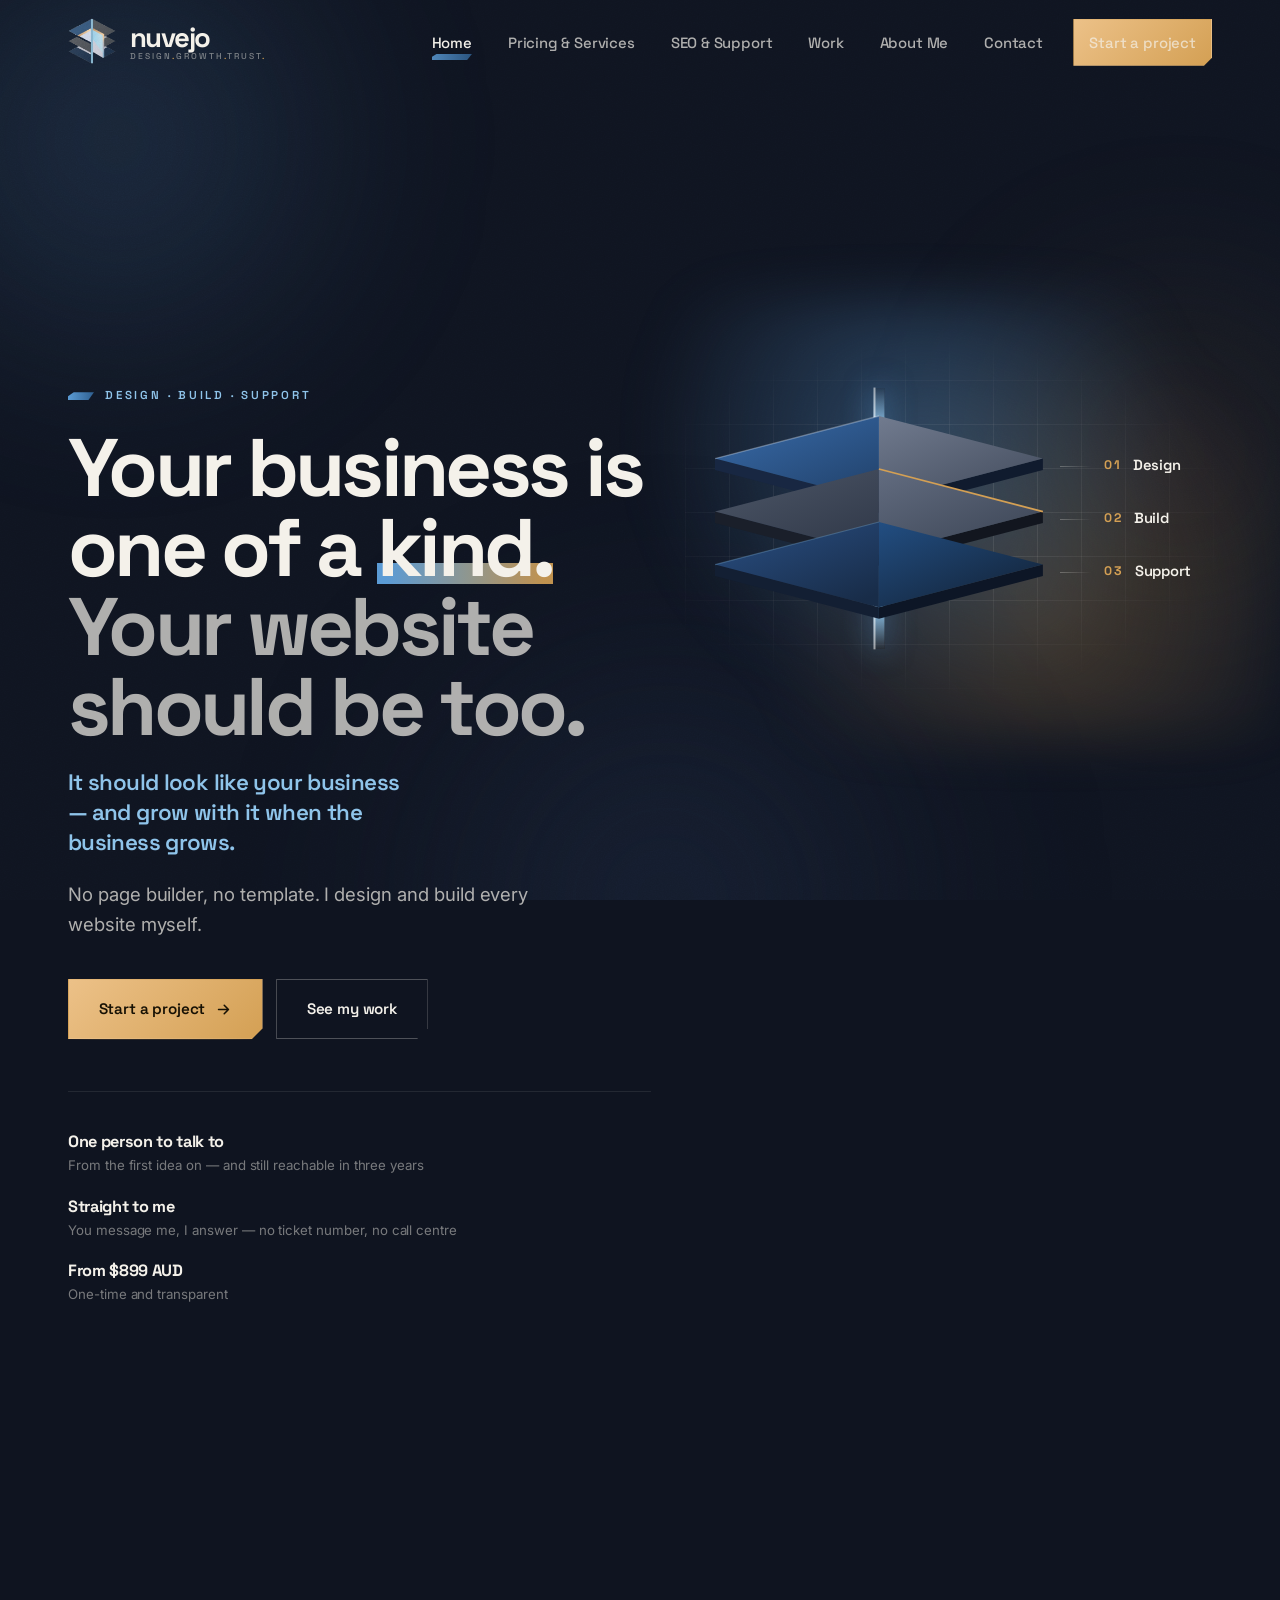
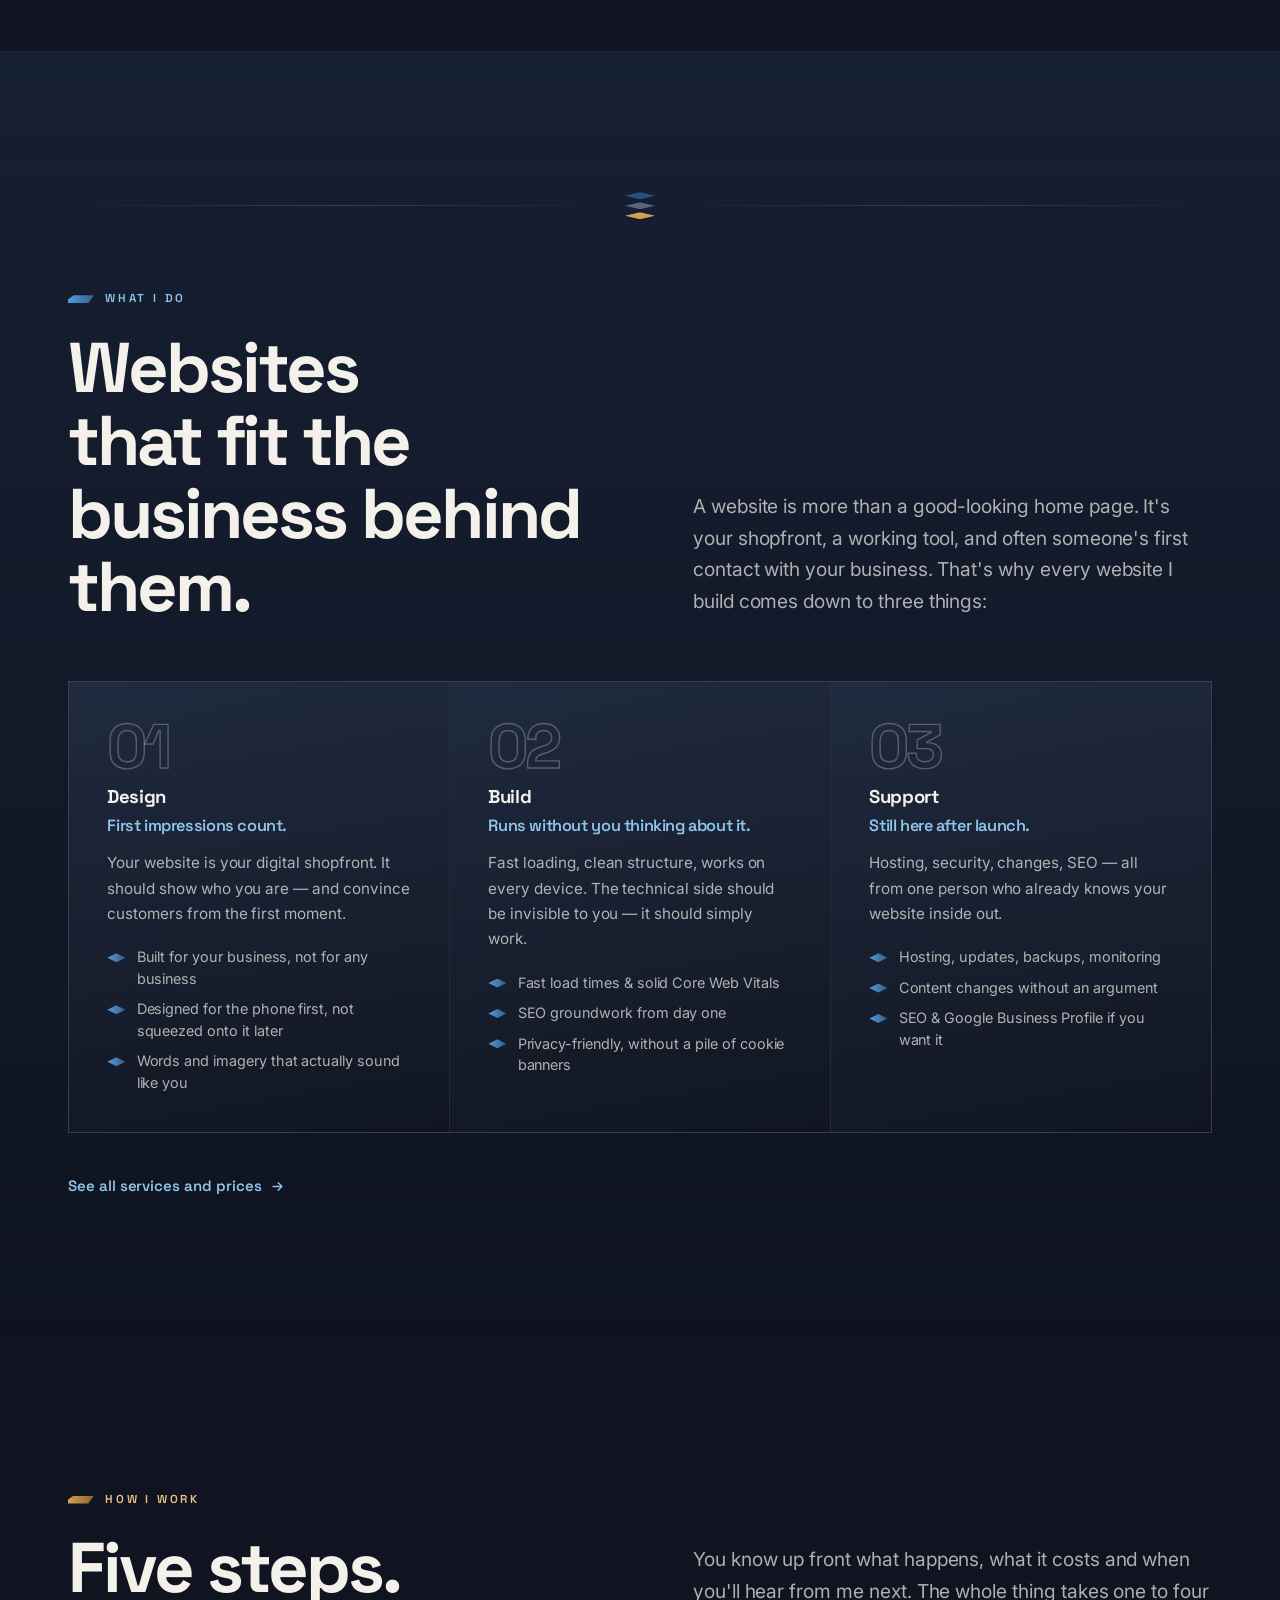
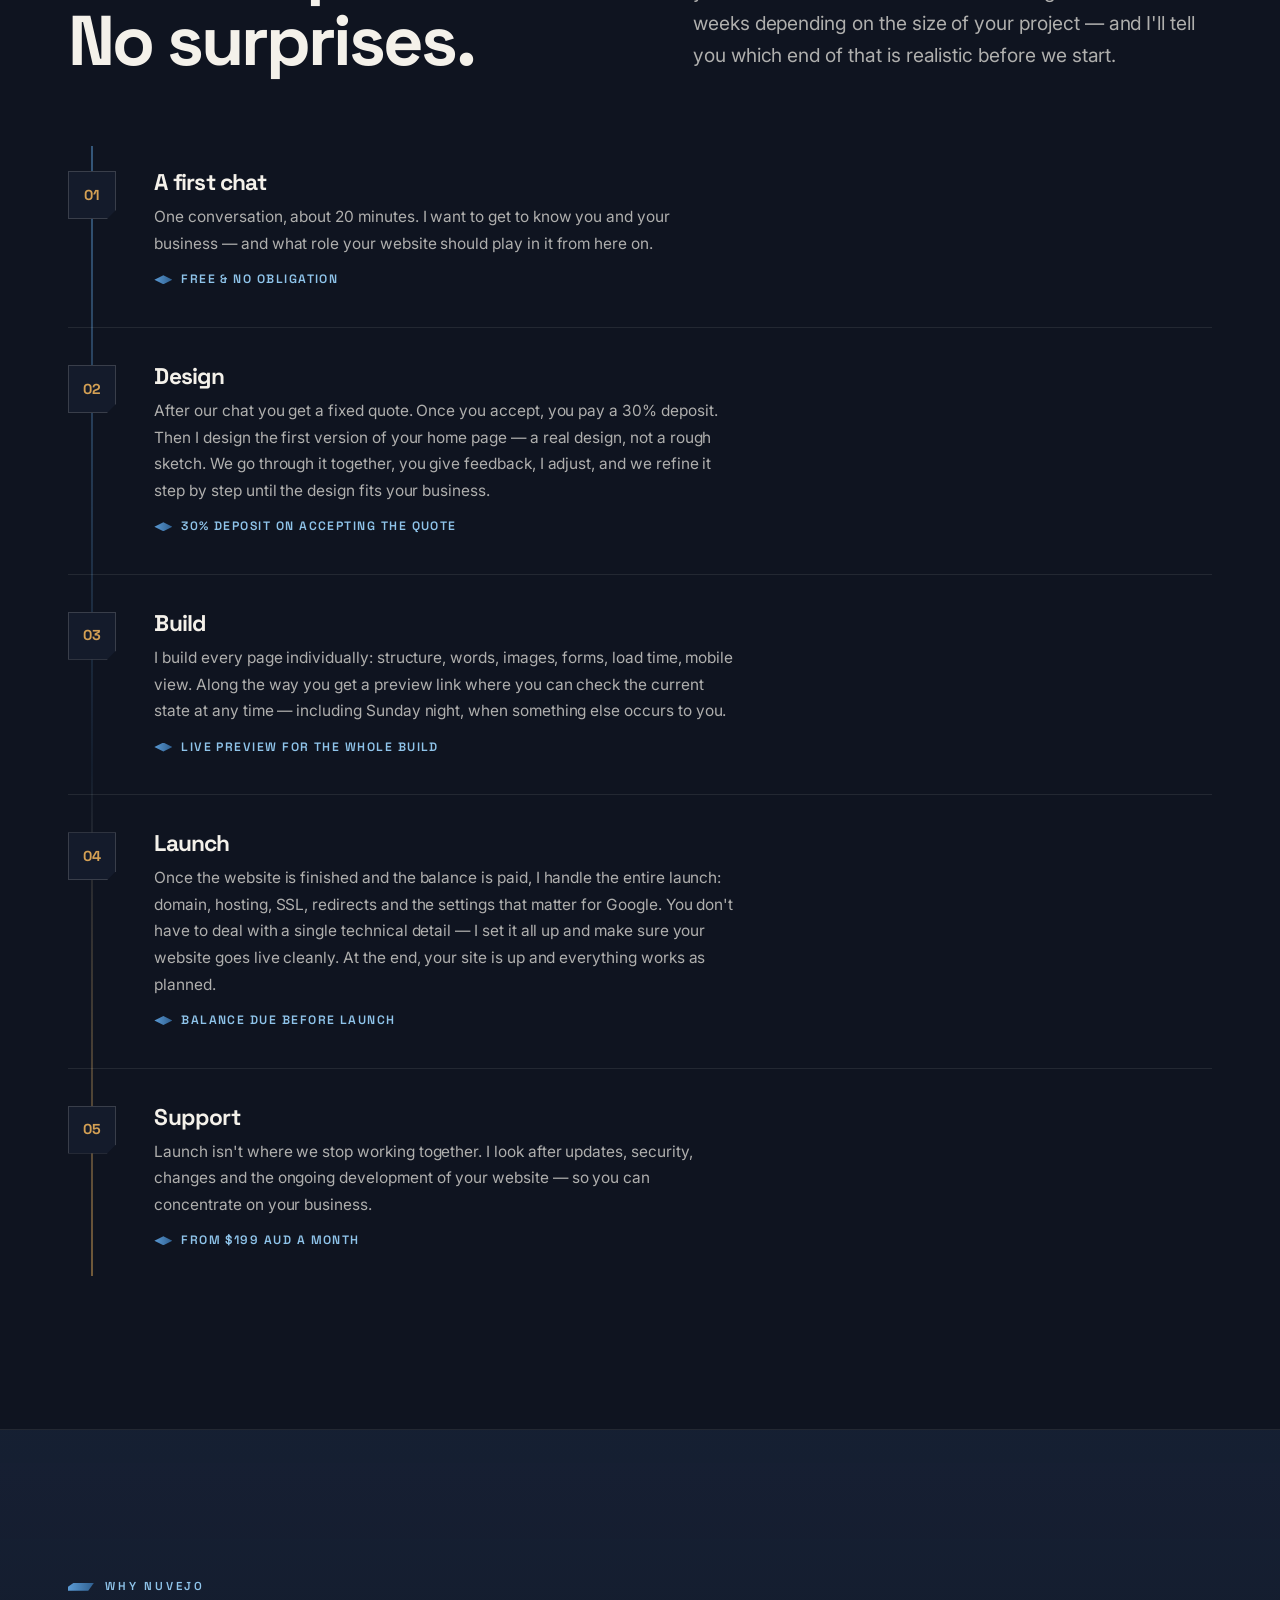
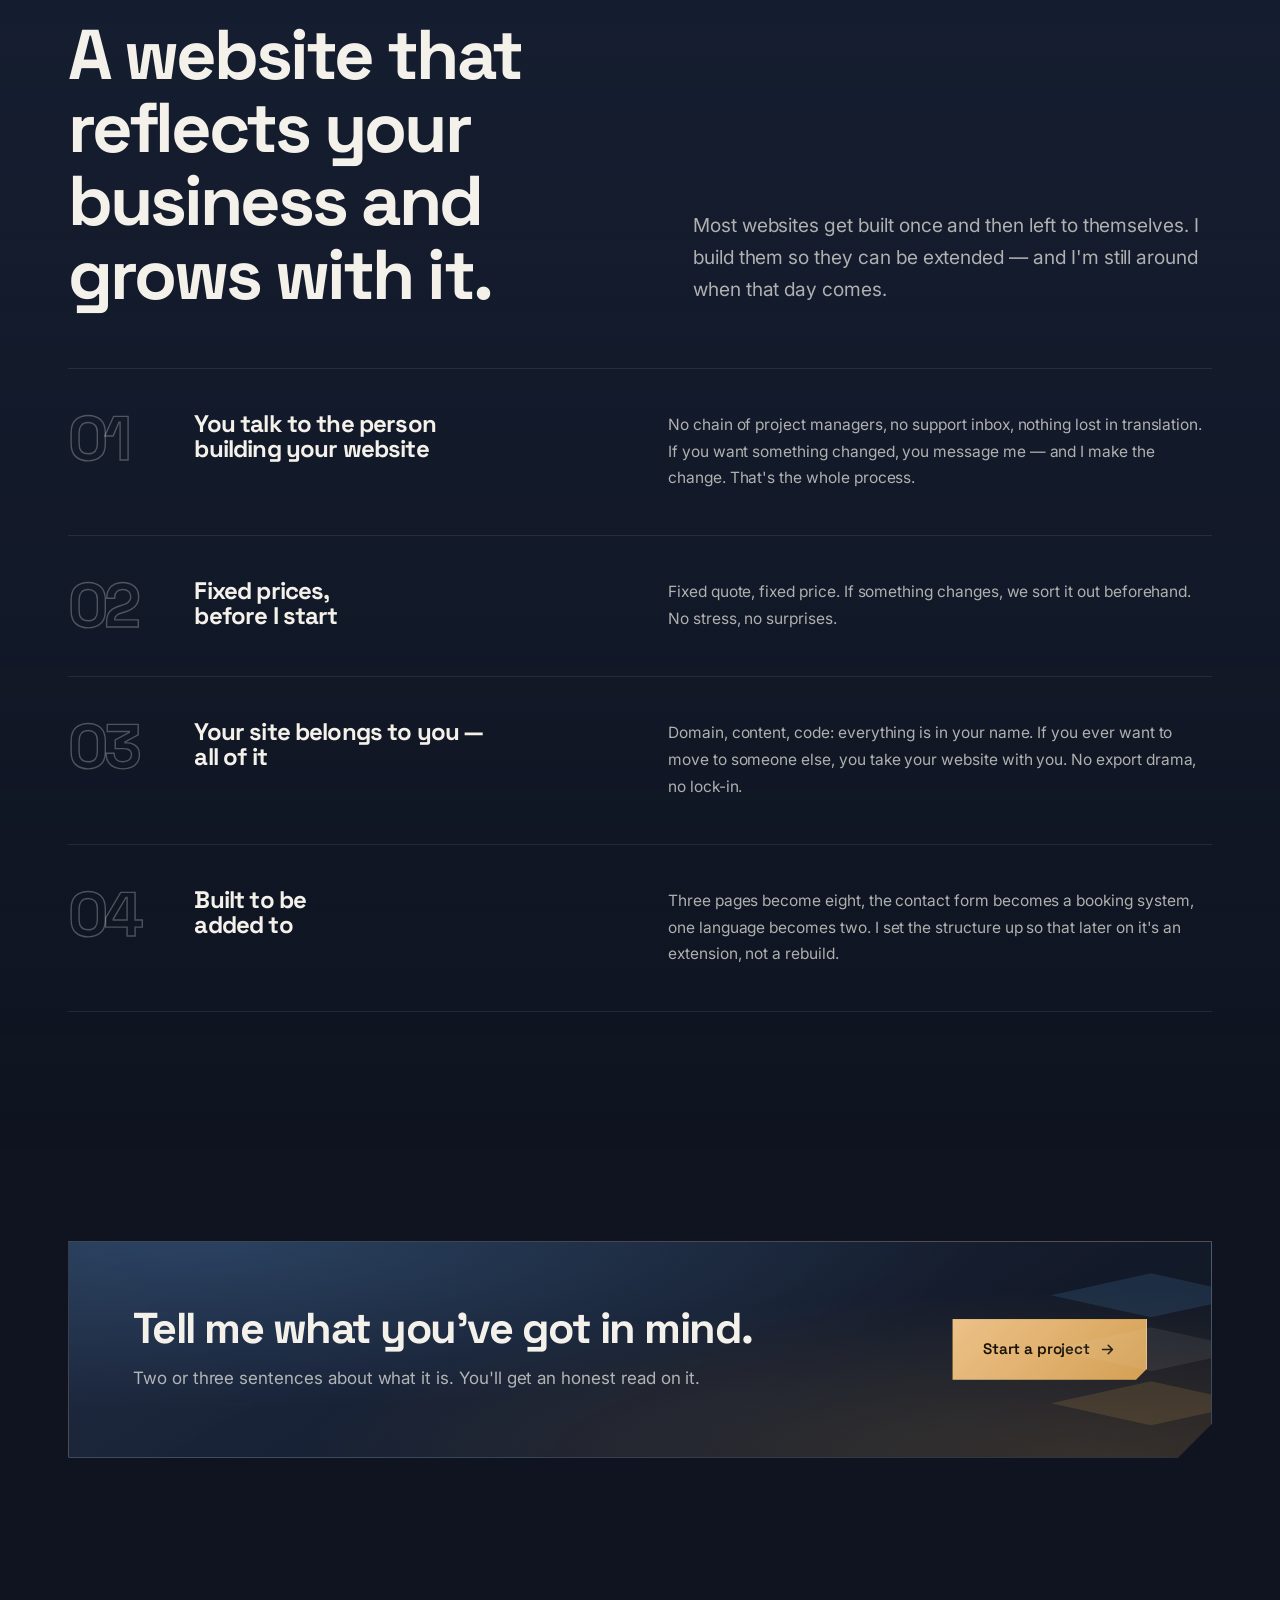
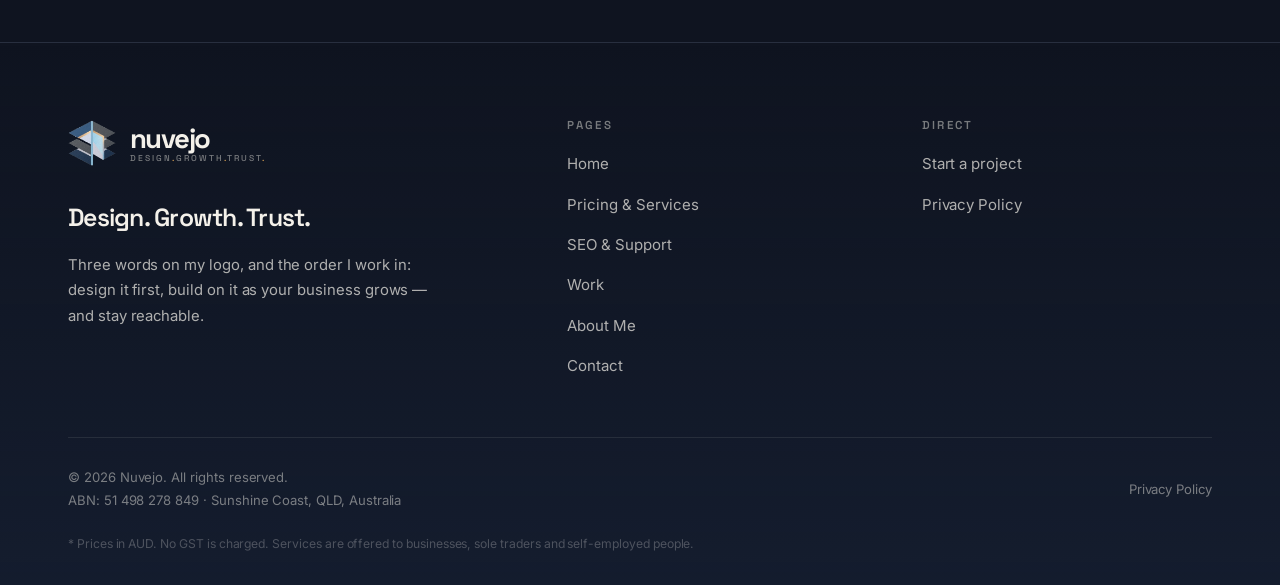
==== index.html @ 5a31d075 "Update pricing, partnerships, FAQ, contact email and Work section * Build packages: Starter $899, Bu" ====
<!DOCTYPE html>
<html lang="en-AU">
<head>
<meta charset="UTF-8" />
<meta name="viewport" content="width=device-width, initial-scale=1" />

<title>Nuvejo — Custom web design for businesses that want to stand out</title>
<meta name="description" content="No page builder, no template. I design and build every website personally — design, tech and ongoing support from one person. Websites from $899 AUD." />
<meta name="author" content="Marco Linciano" />
<meta name="robots" content="index, follow" />
<meta name="theme-color" content="#0f1420" />
<link rel="canonical" href="https://nuvejo.com.au/" />

<meta property="og:type" content="website" />
<meta property="og:locale" content="en_AU" />
<meta property="og:site_name" content="Nuvejo" />
<meta property="og:title" content="Nuvejo — Your business is one of a kind. Your website should be too." />
<meta property="og:description" content="No page builder, no template. I design and build every website personally — design, tech and support from one person." />
<meta property="og:url" content="https://nuvejo.com.au/" />
<meta name="twitter:card" content="summary_large_image" />

<link rel="icon" href="assets/img/favicon.svg" type="image/svg+xml" />
<link rel="preconnect" href="https://fonts.googleapis.com" />
<link rel="preconnect" href="https://fonts.gstatic.com" crossorigin />
<link href="https://fonts.googleapis.com/css2?family=Space+Grotesk:wght@400;500;600;700&family=Inter:wght@400;500;600&display=swap" rel="stylesheet" />
<link rel="stylesheet" href="assets/css/styles.css" />

<script type="application/ld+json">
{
  "@context": "https://schema.org",
  "@type": "ProfessionalService",
  "name": "Nuvejo",
  "description": "Custom web design, web development and ongoing website support. Every website is designed and built personally.",
  "url": "https://nuvejo.com.au/",
  "founder": { "@type": "Person", "name": "Marco Linciano" },
  "slogan": "Design. Growth. Trust.",
  "areaServed": "AU",
  "priceRange": "From $899 AUD",
  "knowsLanguage": ["en"],
  "makesOffer": [
    { "@type": "Offer", "name": "Website Starter", "price": "899", "priceCurrency": "AUD" },
    { "@type": "Offer", "name": "Website Business", "price": "1599", "priceCurrency": "AUD" },
    { "@type": "Offer", "name": "Website Premium", "price": "2299", "priceCurrency": "AUD" },
    { "@type": "Offer", "name": "Website Partnership", "price": "199", "priceCurrency": "AUD" },
    { "@type": "Offer", "name": "Website Partnership Growth", "price": "399", "priceCurrency": "AUD" }
  ]
}
</script>
<meta property="og:image" content="https://nuvejo.com.au/assets/img/og-image.png" />
<meta property="og:image:width" content="1200" />
<meta property="og:image:height" content="630" />
<meta property="og:image:alt" content="Nuvejo — Design. Growth. Trust. Custom websites built by hand for your business." />
<meta name="twitter:image" content="https://nuvejo.com.au/assets/img/og-image.png" />
<script type="application/ld+json">
{
  "@context": "https://schema.org",
  "@type": "Organization",
  "name": "Nuvejo",
  "url": "https://nuvejo.com.au",
  "logo": "https://nuvejo.com.au/assets/img/nuvejo-mark.png",
  "description": "Custom web design and development. No templates, hand-built for your business.",
  "address": {
    "@type": "PostalAddress",
    "addressLocality": "Sunshine Coast",
    "addressRegion": "QLD",
    "addressCountry": "AU"
  },
  "areaServed": [
    "AU"
  ]
}
</script>
<script type="application/ld+json">
{
  "@context": "https://schema.org",
  "@type": "LocalBusiness",
  "name": "Nuvejo",
  "image": "https://nuvejo.com.au/assets/img/nuvejo-mark.png",
  "description": "Web design & development services in Australia",
  "address": {
    "@type": "PostalAddress",
    "addressLocality": "Sunshine Coast",
    "addressRegion": "QLD",
    "addressCountry": "AU"
  },
  "areaServed": "AU",
  "url": "https://nuvejo.com.au",
  "contactPoint": {
    "@type": "ContactPoint",
    "contactType": "Customer Service",
    "url": "https://nuvejo.com.au/contact"
  }
}
</script>
</head>

<body>
<a class="skip" href="#main">Skip to content</a>

<!-- ==========================================================
     Gradient defs shared by the hero's three stack__plate SVGs below
     (each plate references these by id rather than repeating them).
     ========================================================== -->
<svg style="position:absolute;width:0;height:0;overflow:hidden" aria-hidden="true" focusable="false">
  <defs>
    <linearGradient id="mkA1" x1="0" y1="0" x2=".8" y2="1">
      <stop offset="0" stop-color="#396cab" /><stop offset="1" stop-color="#22436d" />
    </linearGradient>
    <linearGradient id="mkB1" x1="0" y1="0" x2=".8" y2="1">
      <stop offset="0" stop-color="#717b8f" /><stop offset="1" stop-color="#454e5f" />
    </linearGradient>
    <linearGradient id="mkA2" x1="0" y1="0" x2=".8" y2="1">
      <stop offset="0" stop-color="#4d5768" /><stop offset="1" stop-color="#313949" />
    </linearGradient>
    <linearGradient id="mkB2" x1="0" y1="0" x2=".8" y2="1">
      <stop offset="0" stop-color="#626c80" /><stop offset="1" stop-color="#3c4555" />
    </linearGradient>
    <linearGradient id="mkA3" x1="0" y1="0" x2=".8" y2="1">
      <stop offset="0" stop-color="#2a5085" /><stop offset="1" stop-color="#182c48" />
    </linearGradient>
    <linearGradient id="mkB3" x1="0" y1="0" x2=".8" y2="1">
      <stop offset="0" stop-color="#224e82" /><stop offset="1" stop-color="#132338" />
    </linearGradient>
  </defs>
</svg>

<div class="aura" aria-hidden="true"><span></span><span></span><span></span></div>
<div class="grain" aria-hidden="true"></div>
<div class="nav-veil" aria-hidden="true"></div>

<!-- ============ MASTHEAD ============ -->
<header class="masthead">
  <div class="shell masthead__in">
    <a class="brand" href="/" aria-label="Nuvejo — home">
      <span class="brand__mark"><img src="assets/img/nuvejo-mark.png" alt="Nuvejo" /></span>
      <span class="brand__type">
        <span class="brand__name">nuvejo</span>
        <span class="brand__tag">Design<i>.</i>Growth<i>.</i>Trust<i>.</i></span>
      </span>
    </a>

    <button class="burger" aria-label="Open menu" aria-expanded="false" aria-controls="mainnav">
      <i></i><i></i><i></i>
    </button>

    <nav class="mainnav" id="mainnav" aria-label="Main navigation">
      <a href="/" aria-current="page">Home</a>
      <a href="pricing-services">Pricing &amp; Services</a>
      <a href="seo-support">SEO &amp; Support</a>
      <a href="work">Work</a>
      <a href="about">About Me</a>
      <a href="contact">Contact</a>
      <a href="contact" class="btn btn--gold btn--sm">Start a project</a>
    </nav>
  </div>
</header>

<main id="main">

  <!-- ============ HERO ============ -->
  <section class="hero">
    <div class="shell hero__grid">

      <div class="hero__copy">
        <p class="eyebrow rv">Design · Build · Support</p>

        <h1 class="hero__title rv">
          Your business is<br />one of a <span class="beamed">kind.</span>
          <span class="l2">Your website should be too.</span>
        </h1>

        <p class="hero__say rv">
          It should look like your business — and grow with it when the
          business grows.
        </p>

        <p class="hero__sub rv">
          No page builder, no template. I design and build every website
          myself.
        </p>

        <div class="btn-row rv">
          <a href="contact" class="btn btn--gold">
            Start a project
            <svg class="btn__ico" viewBox="0 0 24 24" fill="none" stroke="currentColor" stroke-width="2.2" stroke-linecap="round" stroke-linejoin="round" aria-hidden="true"><path d="M5 12h14M13 6l6 6-6 6" /></svg>
          </a>
          <a href="work" class="btn btn--line">See my work</a>
        </div>

        <dl class="hero__proof rv">
          <div>
            <dt>One person to talk to</dt>
            <dd>From the first idea on — and still reachable in three years</dd>
          </div>
          <div>
            <dt>Straight to me</dt>
            <dd>You message me, I answer — no ticket number, no call centre</dd>
          </div>
          <div>
            <dt>From $899 AUD</dt>
            <dd>One-time and transparent</dd>
          </div>
        </dl>
      </div>

      <!-- The signature graphic: three slabs, one beam of light.
           .stage is the scroll track (it stretches to the height of the copy
           column beside it); .stage__pin holds still inside that track while
           the copy scrolls past, and the slabs pull apart in step with how
           far through the pinned range we are. Driven from main.js via --fan;
           --d is each slab's pointer-parallax depth. -->
      <div class="stage" aria-hidden="true">
        <div class="stage__pin">
          <span class="stage__glow"></span>
          <span class="stage__grid"></span>

          <div class="stack">
            <span class="stack__beam"></span>

            <div class="stack__layer" style="--i:0; --d:1">
              <div class="stack__float">
                <svg class="stack__plate" viewBox="0 0 400 122">
                  <path d="M0 52 200 104 200 118 0 66Z" fill="#182742" />
                  <path d="M200 104 400 52 400 66 200 118Z" fill="#101b2e" />
                  <path d="M0 52 200 0 200 104Z" fill="url(#mkA1)" />
                  <path d="M200 0 400 52 200 104Z" fill="url(#mkB1)" />
                  <path d="M0 52 200 0" stroke="rgba(255,255,255,.30)" stroke-width="1.6" fill="none" />
                </svg>
              </div>
              <span class="stack__tag"><b>01</b><em>Design</em></span>
            </div>

            <div class="stack__layer" style="--i:1; --d:.62">
              <div class="stack__float">
                <svg class="stack__plate" viewBox="0 0 400 122">
                  <path d="M0 52 200 104 200 118 0 66Z" fill="#1a1f2a" />
                  <path d="M200 104 400 52 400 66 200 118Z" fill="#12161f" />
                  <path d="M0 52 200 0 200 104Z" fill="url(#mkA2)" />
                  <path d="M200 0 400 52 200 104Z" fill="url(#mkB2)" />
                  <path d="M200 0 400 52" stroke="#d4a054" stroke-width="2.2" fill="none" />
                </svg>
              </div>
              <span class="stack__tag"><b>02</b><em>Build</em></span>
            </div>

            <div class="stack__layer" style="--i:2; --d:.3">
              <div class="stack__float">
                <svg class="stack__plate" viewBox="0 0 400 122">
                  <path d="M0 52 200 104 200 118 0 66Z" fill="#131f33" />
                  <path d="M200 104 400 52 400 66 200 118Z" fill="#0d1626" />
                  <path d="M0 52 200 0 200 104Z" fill="url(#mkA3)" />
                  <path d="M200 0 400 52 200 104Z" fill="url(#mkB3)" />
                  <path d="M0 52 200 0" stroke="rgba(143,196,234,.28)" stroke-width="1.4" fill="none" />
                </svg>
              </div>
              <span class="stack__tag"><b>03</b><em>Support</em></span>
            </div>
          </div>
        </div>
      </div>

    </div>
  </section>

  <!-- ============ SERVICES OVERVIEW ============ -->
  <section class="band band--raise" aria-labelledby="what-title">
    <div class="shell">
      <div class="seam rv" aria-hidden="true">
        <span class="seam__stack"><i></i><i></i><i></i></span>
      </div>

      <div class="head head--split" style="margin-top: clamp(2.5rem, 5vw, 4rem)">
        <div class="rv">
          <p class="eyebrow">What I do</p>
          <h2 class="h-1" id="what-title">Websites that fit the<br />business behind them.</h2>
        </div>
        <p class="lede head__aside rv">
          A website is more than a good-looking home page. It's your shopfront,
          a working tool, and often someone's first contact with your business.
          That's why every website I build comes down to three things:
        </p>
      </div>

      <div class="cards" style="margin-top: clamp(2.5rem, 5vw, 3.5rem)">
        <article class="card rv">
          <span class="index">01</span>
          <h3>Design</h3>
          <p class="card__say">First impressions count.</p>
          <p>
            Your website is your digital shopfront. It should show who you are
            — and convince customers from the first moment.
          </p>
          <ul class="card__list">
            <li><span class="plate-dot"></span>Built for your business, not for any business</li>
            <li><span class="plate-dot"></span>Designed for the phone first, not squeezed onto it later</li>
            <li><span class="plate-dot"></span>Words and imagery that actually sound like you</li>
          </ul>
        </article>

        <article class="card rv">
          <span class="index">02</span>
          <h3>Build</h3>
          <p class="card__say">Runs without you thinking about it.</p>
          <p>
            Fast loading, clean structure, works on every device. The technical
            side should be invisible to you — it should simply work.
          </p>
          <ul class="card__list">
            <li><span class="plate-dot"></span>Fast load times &amp; solid Core Web Vitals</li>
            <li><span class="plate-dot"></span>SEO groundwork from day one</li>
            <li><span class="plate-dot"></span>Privacy-friendly, without a pile of cookie banners</li>
          </ul>
        </article>

        <article class="card rv">
          <span class="index">03</span>
          <h3>Support</h3>
          <p class="card__say">Still here after launch.</p>
          <p>
            Hosting, security, changes, SEO — all from one person who already
            knows your website inside out.
          </p>
          <ul class="card__list">
            <li><span class="plate-dot"></span>Hosting, updates, backups, monitoring</li>
            <li><span class="plate-dot"></span>Content changes without an argument</li>
            <li><span class="plate-dot"></span>SEO &amp; Google Business Profile if you want it</li>
          </ul>
        </article>
      </div>

      <div class="btn-row rv" style="margin-top: 2.5rem">
        <a href="pricing-services" class="tlink">
          See all services and prices
          <svg viewBox="0 0 24 24" fill="none" stroke="currentColor" stroke-width="2.2" stroke-linecap="round" stroke-linejoin="round" aria-hidden="true"><path d="M5 12h14M13 6l6 6-6 6" /></svg>
        </a>
      </div>
    </div>
  </section>

  <!-- ============ HOW I WORK ============ -->
  <section class="band" aria-labelledby="process-title">
    <div class="shell">
      <div class="head head--split">
        <div class="rv">
          <p class="eyebrow eyebrow--gold">How I work</p>
          <h2 class="h-1" id="process-title">Five steps.<br />No surprises.</h2>
        </div>
        <p class="lede head__aside rv">
          You know up front what happens, what it costs and when you'll hear
          from me next. The whole thing takes one to four weeks depending on
          the size of your project — and I'll tell you which end of that is
          realistic before we start.
        </p>
      </div>

      <ol class="flow" style="margin-top: clamp(2.5rem, 5vw, 3.5rem)">
        <li class="step rv">
          <span class="step__mark">01</span>
          <div class="step__body">
            <h3>A first chat</h3>
            <p>
              One conversation, about 20 minutes. I want to get to know you and
              your business — and what role your website should play in it from
              here on.
            </p>
            <span class="step__meta"><span class="plate-dot"></span>Free &amp; no obligation</span>
          </div>
        </li>

        <li class="step rv">
          <span class="step__mark">02</span>
          <div class="step__body">
            <h3>Design</h3>
            <p>
              After our chat you get a fixed quote. Once you accept, you pay a
              30% deposit. Then I design the first version of your home page —
              a real design, not a rough sketch. We go through it together, you
              give feedback, I adjust, and we refine it step by step until the
              design fits your business.
            </p>
            <span class="step__meta"><span class="plate-dot"></span>30% deposit on accepting the quote</span>
          </div>
        </li>

        <li class="step rv">
          <span class="step__mark">03</span>
          <div class="step__body">
            <h3>Build</h3>
            <p>
              I build every page individually: structure, words, images, forms,
              load time, mobile view. Along the way you get a preview link where
              you can check the current state at any time — including Sunday
              night, when something else occurs to you.
            </p>
            <span class="step__meta"><span class="plate-dot"></span>Live preview for the whole build</span>
          </div>
        </li>

        <li class="step rv">
          <span class="step__mark">04</span>
          <div class="step__body">
            <h3>Launch</h3>
            <p>
              Once the website is finished and the balance is paid, I handle the
              entire launch: domain, hosting, SSL, redirects and the settings
              that matter for Google. You don't have to deal with a single
              technical detail — I set it all up and make sure your website goes
              live cleanly. At the end, your site is up and everything works as
              planned.
            </p>
            <span class="step__meta"><span class="plate-dot"></span>Balance due before launch</span>
          </div>
        </li>

        <li class="step rv">
          <span class="step__mark">05</span>
          <div class="step__body">
            <h3>Support</h3>
            <p>
              Launch isn't where we stop working together. I look after updates,
              security, changes and the ongoing development of your website — so
              you can concentrate on your business.
            </p>
            <span class="step__meta"><span class="plate-dot"></span>From $199 AUD a month</span>
          </div>
        </li>
      </ol>
    </div>
  </section>

  <!-- ============ WHY / TRUST ============ -->
  <section class="band band--raise" aria-labelledby="why-title">
    <div class="shell">
      <div class="head head--split">
        <div class="rv">
          <p class="eyebrow">Why Nuvejo</p>
          <h2 class="h-1" id="why-title">A website that reflects your<br />business and grows with it.</h2>
        </div>
        <p class="lede head__aside rv">
          Most websites get built once and then left to themselves. I build
          them so they can be extended — and I'm still around when that day
          comes.
        </p>
      </div>

      <div class="rows" style="margin-top: clamp(2.5rem, 5vw, 3.5rem)">
        <article class="row rv">
          <span class="index">01</span>
          <h3>You talk to the person<br />building your website</h3>
          <p>
            No chain of project managers, no support inbox, nothing lost in
            translation. If you want something changed, you message me — and I
            make the change. That's the whole process.
          </p>
        </article>

        <article class="row rv">
          <span class="index">02</span>
          <h3>Fixed prices,<br />before I start</h3>
          <p>
            Fixed quote, fixed price. If something changes, we sort it out
            beforehand. No stress, no surprises.
          </p>
        </article>

        <article class="row rv">
          <span class="index">03</span>
          <h3>Your site belongs to you —<br />all of it</h3>
          <p>
            Domain, content, code: everything is in your name. If you ever want
            to move to someone else, you take your website with you. No export
            drama, no lock-in.
          </p>
        </article>

        <article class="row rv">
          <span class="index">04</span>
          <h3>Built to be<br />added to</h3>
          <p>
            Three pages become eight, the contact form becomes a booking
            system, one language becomes two. I set the structure up so that
            later on it's an extension, not a rebuild.
          </p>
        </article>
      </div>
    </div>
  </section>

  <!-- ============ CTA ============ -->
  <section class="band band--tight">
    <div class="shell">
      <div class="cta rv">
        <div>
          <h2>Tell me what you've got in mind.</h2>
          <p>
            Two or three sentences about what it is. You'll get an honest read
            on it.
          </p>
        </div>
        <div class="btn-row">
          <a href="contact" class="btn btn--gold">
            Start a project
            <svg class="btn__ico" viewBox="0 0 24 24" fill="none" stroke="currentColor" stroke-width="2.2" stroke-linecap="round" stroke-linejoin="round" aria-hidden="true"><path d="M5 12h14M13 6l6 6-6 6" /></svg>
          </a>
        </div>
        <span class="cta__plates" aria-hidden="true"><i></i><i></i><i></i></span>
      </div>
    </div>
  </section>

</main>

<!-- ============ FOOTER ============ -->
<footer class="footer">
  <div class="shell">
    <div class="footer__top">
      <div class="footer__brand">
        <a class="brand" href="/" aria-label="Nuvejo — home">
          <span class="brand__mark"><img src="assets/img/nuvejo-mark.png" alt="Nuvejo" /></span>
          <span class="brand__type">
            <span class="brand__name">nuvejo</span>
            <span class="brand__tag">Design<i>.</i>Growth<i>.</i>Trust<i>.</i></span>
          </span>
        </a>
        <p class="footer__say">Design. Growth. Trust.</p>
        <p class="muted" style="max-width: 40ch; font-size: .93rem">
          Three words on my logo, and the order I work in: design it first,
          build on it as your business grows — and stay reachable.
        </p>
      </div>

      <div class="footer__col">
        <h4>Pages</h4>
        <ul>
          <li><a href="/">Home</a></li>
          <li><a href="pricing-services">Pricing &amp; Services</a></li>
          <li><a href="seo-support">SEO &amp; Support</a></li>
          <li><a href="work">Work</a></li>
          <li><a href="about">About Me</a></li>
          <li><a href="contact">Contact</a></li>
        </ul>
      </div>

      <div class="footer__col">
        <h4>Direct</h4>
        <ul>
          <li><a href="contact">Start a project</a></li>
          <li><a href="privacy-policy">Privacy Policy</a></li>
        </ul>
      </div>
    </div>

    <div class="footer__bottom">
      <p>
        © <span data-year>2026</span> Nuvejo. All rights reserved.<br />
        ABN: 51 498 278 849 · Sunshine Coast, QLD, Australia
      </p>
      <nav class="footer__legal" aria-label="Legal">
        <a href="privacy-policy">Privacy Policy</a>
      </nav>
    </div>

    <p class="footer__note" id="price-note">
      * Prices in AUD. No GST is charged. Services are offered to businesses, sole
      traders and self-employed people.
    </p>
  </div>
</footer>

<script src="assets/js/main.js"></script>
</body>
</html>
---- assets/css/styles.css ----
/* ==========================================================================
   NUVEJO — "Bold Craft"
   Dark, layered, graphic-forward. Every motif traces back to the logo:
   isometric plates stacked around a vertical light beam.
   ========================================================================== */

/* --------------------------------------------------------------------------
   1. TOKENS
   -------------------------------------------------------------------------- */
:root {
  /* Surfaces — derived from the logo's navy field */
  --ink:        #0f1420;
  --ink-raise:  #141b2b;
  --navy:       #1c2942;
  --navy-lift:  #24334f;

  /* Accents — the sky-blue beam and the gold portal */
  --sky:        #5b9bd5;
  --sky-hi:     #8fc4ea;
  --sky-lo:     #2f5f8f;
  --gold:       #d4a054;
  --gold-hi:    #ecc188;
  --gold-lo:    #8a6529;

  /* Plate fills — the three stacked layers */
  --plate-1a:   #2a5183;
  --plate-1b:   #1f3c63;
  --plate-2a:   #5b6577;
  --plate-2b:   #3d4655;
  --plate-3a:   #223f68;
  --plate-3b:   #172a45;

  /* Text */
  --paper:      #f4f1ea;
  --paper-2:    rgba(244, 241, 234, 0.70);
  --paper-3:    rgba(244, 241, 234, 0.46);
  --paper-4:    rgba(244, 241, 234, 0.26);

  /* Lines */
  --line:       rgba(244, 241, 234, 0.09);
  --line-2:     rgba(244, 241, 234, 0.16);
  --line-3:     rgba(244, 241, 234, 0.28);

  /* Type */
  --display: "Space Grotesk", "Segoe UI", system-ui, sans-serif;
  --body:    "Inter", "Segoe UI", system-ui, sans-serif;

  /* Rhythm */
  --shell:   1240px;
  --gutter:  clamp(1.25rem, 4vw, 3rem);
  --band:    clamp(4.5rem, 11vw, 9.5rem);

  --r-sm: 4px;
  --r-md: 10px;
  --r-lg: 18px;

  --ease: cubic-bezier(0.22, 0.61, 0.36, 1);
  --ease-out: cubic-bezier(0.16, 1, 0.3, 1);
}

/* --------------------------------------------------------------------------
   2. RESET & BASE
   -------------------------------------------------------------------------- */
*, *::before, *::after { box-sizing: border-box; }

html {
  -webkit-text-size-adjust: 100%;
  scroll-behavior: smooth;
  scroll-padding-top: 6.5rem;
  /* Belongs on html, not just body: on iOS Safari the root element is what
     actually scrolls, so body-only overflow-x:hidden doesn't reliably stop
     horizontal panning there. Background matches body so an elastic overscroll
     bounce never flashes the browser's default white canvas. */
  overflow-x: hidden;
  background: var(--ink);
}

body {
  margin: 0;
  background: var(--ink);
  color: var(--paper);
  font-family: var(--body);
  font-size: clamp(1rem, 0.96rem + 0.2vw, 1.0625rem);
  line-height: 1.72;
  font-weight: 400;
  letter-spacing: -0.003em;
  -webkit-font-smoothing: antialiased;
  -moz-osx-font-smoothing: grayscale;
  /* `clip`, not `hidden`. Once html above carries a non-visible overflow-x,
     body's own value stops being propagated to the viewport — so `hidden`
     here would turn body itself into a scroll container, and the hero's
     position:sticky graphic would anchor to that container instead of the
     viewport and never pin. `clip` trims the same overflow without creating
     a scroll container. */
  overflow-x: clip;
}

img, svg, video { display: block; max-width: 100%; }
img { height: auto; }

a { color: inherit; text-decoration: none; }

h1, h2, h3, h4, h5 {
  font-family: var(--display);
  font-weight: 700;
  line-height: 1.04;
  letter-spacing: -0.035em;
  margin: 0;
  text-wrap: balance;
}

p { margin: 0; }
ul, ol { margin: 0; padding: 0; list-style: none; }

button { font: inherit; color: inherit; background: none; border: 0; cursor: pointer; }

::selection { background: var(--gold); color: var(--ink); }

:focus-visible {
  outline: 2px solid var(--sky-hi);
  outline-offset: 3px;
  border-radius: 2px;
}

/* Parked above the viewport rather than off to the left, so it never
   contributes to the document's horizontal scroll extent. */
.skip {
  position: fixed; left: 0.5rem; top: -100px; z-index: 999;
  background: var(--gold); color: var(--ink);
  padding: 0.75rem 1.25rem; font-weight: 600;
  transition: top 0.2s var(--ease);
}
.skip:focus { top: 0.5rem; }

.vh {
  position: absolute; width: 1px; height: 1px;
  padding: 0; margin: -1px; overflow: hidden;
  clip: rect(0 0 0 0); white-space: nowrap; border: 0;
}

/* --------------------------------------------------------------------------
   3. PAGE ATMOSPHERE — grain + fixed radial glows
   -------------------------------------------------------------------------- */
.grain {
  position: fixed; inset: 0; z-index: 1; pointer-events: none;
  opacity: 0.42; mix-blend-mode: overlay;
  background-image: url("data:image/svg+xml,%3Csvg xmlns='http://www.w3.org/2000/svg' width='180' height='180'%3E%3Cfilter id='n'%3E%3CfeTurbulence type='fractalNoise' baseFrequency='0.85' numOctaves='3' stitchTiles='stitch'/%3E%3CfeColorMatrix type='saturate' values='0'/%3E%3C/filter%3E%3Crect width='180' height='180' filter='url(%23n)' opacity='0.5'/%3E%3C/svg%3E");
}

.aura { position: fixed; inset: 0; z-index: 0; pointer-events: none; overflow: hidden; }
.aura span {
  position: absolute; display: block; border-radius: 50%;
  filter: blur(90px); opacity: 0.5;
}
.aura span:nth-child(1) {
  width: 46vw; height: 46vw; left: -14vw; top: -12vw;
  background: radial-gradient(circle, rgba(91,155,213,0.42), transparent 68%);
}
.aura span:nth-child(2) {
  width: 40vw; height: 40vw; right: -12vw; top: 22vh;
  background: radial-gradient(circle, rgba(212,160,84,0.22), transparent 68%);
}
.aura span:nth-child(3) {
  width: 52vw; height: 52vw; left: 26vw; bottom: -26vw;
  background: radial-gradient(circle, rgba(36,51,79,0.85), transparent 70%);
}

/* Everything above the atmosphere */
.masthead, main, .footer { position: relative; z-index: 2; }

/* --------------------------------------------------------------------------
   4. LAYOUT
   -------------------------------------------------------------------------- */
.shell {
  width: 100%;
  max-width: var(--shell);
  margin-inline: auto;
  padding-inline: var(--gutter);
}
.shell--wide { max-width: 1480px; }
.shell--narrow { max-width: 820px; }

.band { padding-block: var(--band); position: relative; }
.band--tight { padding-block: clamp(3rem, 7vw, 5.5rem); }
.band--flush-t { padding-top: 0; }

/* Alternating surface with a hairline seam */
.band--raise {
  background: linear-gradient(180deg, rgba(28,41,66,0.55), rgba(15,20,32,0));
  border-top: 1px solid var(--line);
}

/* --------------------------------------------------------------------------
   5. TYPOGRAPHY UTILITIES
   -------------------------------------------------------------------------- */
.eyebrow {
  display: inline-flex; align-items: center; gap: 0.7rem;
  font-family: var(--display);
  font-size: 0.72rem; font-weight: 600;
  letter-spacing: 0.24em; text-transform: uppercase;
  color: var(--sky-hi);
  margin: 0 0 1.4rem;
}
.eyebrow::before {
  content: ""; width: 26px; height: 8px; flex: none;
  background: linear-gradient(90deg, var(--sky), var(--sky-lo));
  clip-path: polygon(0 50%, 22% 0, 100% 0, 78% 100%, 0 100%);
}
.eyebrow--gold { color: var(--gold-hi); }
.eyebrow--gold::before { background: linear-gradient(90deg, var(--gold), var(--gold-lo)); }

.h-mega {
  font-size: clamp(2.9rem, 8.4vw, 6.4rem);
  letter-spacing: -0.045em;
  line-height: 0.96;
}
.h-1 { font-size: clamp(2.4rem, 6vw, 4.4rem); letter-spacing: -0.042em; }
.h-2 { font-size: clamp(1.95rem, 4.2vw, 3.2rem); letter-spacing: -0.038em; }
.h-3 { font-size: clamp(1.3rem, 2.2vw, 1.7rem); letter-spacing: -0.028em; line-height: 1.2; }
.h-4 { font-size: clamp(1.08rem, 1.5vw, 1.25rem); letter-spacing: -0.02em; line-height: 1.3; }

.lede {
  font-size: clamp(1.08rem, 1.5vw, 1.3rem);
  line-height: 1.66;
  color: var(--paper-2);
  max-width: 62ch;
  text-wrap: pretty;
}

.muted { color: var(--paper-2); }
.faint { color: var(--paper-3); }
.tiny  { font-size: 0.8rem; line-height: 1.6; }

/* Gold-lit key words */
.lit { color: var(--gold-hi); }
.lit-sky { color: var(--sky-hi); }

/* Headline words that sit on a beam of light.

   Painted as a background on a plain inline box rather than an absolutely
   positioned bar on an inline-block: an inline-block whose text has to wrap
   stretches to the full width available to it, and a bar sized to that box
   then ran far past the last word (on /work the bar overshot the headline's
   last word by ~300px). As a plain inline the element breaks into one fragment per
   line, and `box-decoration-break: clone` repaints the background on each —
   so the beam always starts and ends exactly where the text does, at every
   viewport, however the headline happens to wrap. */
.beamed {
  display: inline;
  color: var(--paper);
  background-image: linear-gradient(90deg, var(--sky) 5%, rgba(212,160,84,0.9) 95%);
  background-repeat: no-repeat;
  /* Same 0.26em band the old bar occupied; 81% lands it on the same spot
     relative to the glyphs (measured against the previous rendering). */
  background-size: 100% 0.26em;
  background-position: 0 81%;
  -webkit-box-decoration-break: clone;
          box-decoration-break: clone;
}

/* Section heading pair */
.head { max-width: 58ch; }
.head--split {
  display: grid; gap: clamp(1.5rem, 4vw, 3.5rem);
  grid-template-columns: minmax(0, 1.05fr) minmax(0, 0.95fr);
  align-items: end; max-width: none;
}
.head--split .head__aside { padding-bottom: 0.4rem; }

/* --------------------------------------------------------------------------
   6. THE PLATE MOTIF — dividers, bullets, ornaments
   -------------------------------------------------------------------------- */

/* A single isometric plate used as a bullet / marker */
.plate-dot {
  width: 18px; height: 9px; flex: none; display: block;
  background: linear-gradient(90deg, var(--sky), var(--sky-lo));
  clip-path: polygon(0 50%, 50% 0, 100% 50%, 50% 100%);
}
.plate-dot--gold { background: linear-gradient(90deg, var(--gold-hi), var(--gold-lo)); }

/* Section seam: hairline interrupted by three stacked plates */
.seam {
  display: flex; align-items: center; gap: 1.1rem;
  margin-block: 0;
}
.seam::before, .seam::after {
  content: ""; height: 1px; flex: 1;
  background: linear-gradient(90deg, transparent, var(--line-2), transparent);
}
.seam__stack { display: grid; gap: 3px; flex: none; }
.seam__stack i {
  display: block; width: 30px; height: 7px;
  clip-path: polygon(0 50%, 50% 0, 100% 50%, 50% 100%);
}
.seam__stack i:nth-child(1) { background: var(--plate-1a); }
.seam__stack i:nth-child(2) { background: var(--plate-2a); }
.seam__stack i:nth-child(3) { background: var(--gold); }

/* Oversized outlined index numeral */
.index {
  font-family: var(--display);
  font-weight: 700;
  font-size: clamp(2.6rem, 5vw, 3.9rem);
  line-height: 0.86;
  letter-spacing: -0.06em;
  color: transparent;
  -webkit-text-stroke: 1.4px var(--line-3);
  transition: -webkit-text-stroke-color 0.4s var(--ease), color 0.4s var(--ease);
}

/* --------------------------------------------------------------------------
   7. BUTTONS
   -------------------------------------------------------------------------- */
.btn {
  --btn-bg: transparent;
  --btn-fg: var(--paper);
  --btn-bd: var(--line-3);
  position: relative;
  display: inline-flex; align-items: center; justify-content: center; gap: 0.6rem;
  padding: 1.02rem 1.85rem;
  font-family: var(--display);
  font-size: 0.95rem; font-weight: 600; letter-spacing: -0.01em;
  color: var(--btn-fg);
  background: var(--btn-bg);
  border: 1px solid var(--btn-bd);
  cursor: pointer;
  overflow: hidden;
  isolation: isolate;
  transition: transform 0.35s var(--ease-out), border-color 0.3s var(--ease),
              color 0.3s var(--ease), box-shadow 0.35s var(--ease);
  /* Clipped corner — echoes the plate's cut edge */
  clip-path: polygon(0 0, 100% 0, 100% calc(100% - 11px), calc(100% - 11px) 100%, 0 100%);
}
.btn:hover { transform: translateY(-2px); }
.btn:active { transform: translateY(0); }

.btn--gold {
  --btn-bg: linear-gradient(135deg, var(--gold-hi), var(--gold));
  --btn-fg: #171104;
  --btn-bd: transparent;
  box-shadow: 0 10px 34px -14px rgba(212,160,84,0.85);
}
.btn--gold:hover { box-shadow: 0 18px 44px -14px rgba(212,160,84,0.95); }

.btn--sky {
  --btn-bg: linear-gradient(135deg, var(--sky-hi), var(--sky));
  --btn-fg: #06121e;
  --btn-bd: transparent;
  box-shadow: 0 10px 34px -14px rgba(91,155,213,0.9);
}

.btn--line { --btn-bd: var(--line-3); }
.btn--line:hover { --btn-bd: var(--sky); color: var(--sky-hi); }

.btn--solid {
  --btn-bg: var(--navy-lift);
  --btn-bd: var(--line-2);
}
.btn--solid:hover { --btn-bd: var(--line-3); }

.btn--sm { padding: 0.72rem 1.25rem; font-size: 0.86rem;
  clip-path: polygon(0 0, 100% 0, 100% calc(100% - 8px), calc(100% - 8px) 100%, 0 100%); }
.btn--wide { width: 100%; }

.btn__ico { width: 17px; height: 17px; flex: none; transition: transform 0.35s var(--ease-out); }
.btn:hover .btn__ico { transform: translateX(3px); }

.btn-row { display: flex; flex-wrap: wrap; gap: 0.85rem; }

/* Quiet text link with an animated underline */
.tlink {
  display: inline-flex; align-items: center; gap: 0.5rem;
  font-family: var(--display); font-weight: 600; font-size: 0.94rem;
  color: var(--sky-hi);
  padding-bottom: 3px;
  background-image: linear-gradient(90deg, var(--sky-hi), var(--sky-hi));
  background-size: 0% 1px; background-repeat: no-repeat; background-position: 0 100%;
  transition: background-size 0.4s var(--ease-out);
}
.tlink:hover { background-size: 100% 1px; }
.tlink svg { width: 15px; height: 15px; }

/* --------------------------------------------------------------------------
   8. BRAND LOCKUP
   -------------------------------------------------------------------------- */
.brand {
  display: inline-flex; align-items: center; gap: 0.85rem;
  flex: none;
}
/* Square box to match the mark's native 1:1 crop from the source artwork. */
.brand__mark { display: block; width: 48px; height: 48px; flex: none; }
.brand__mark img {
  width: 100%; height: 100%; object-fit: contain; display: block;
  transition: transform 0.4s var(--ease-out), filter 0.4s var(--ease);
}
.brand:hover .brand__mark img { transform: translateY(-1px) scale(1.03); filter: brightness(1.06); }

.brand__type { display: grid; gap: 1px; }
.brand__name {
  font-family: var(--display);
  font-size: 1.72rem; font-weight: 700; letter-spacing: -0.055em;
  line-height: 1; color: var(--paper);
}
.brand__tag {
  font-family: var(--display);
  font-size: 0.535rem; font-weight: 500;
  letter-spacing: 0.235em; text-transform: uppercase;
  color: var(--paper-3); line-height: 1;
}
.brand__tag i { font-style: normal; color: var(--gold); }

/* --------------------------------------------------------------------------
   9. MASTHEAD
   -------------------------------------------------------------------------- */
.masthead {
  position: sticky; top: 0; z-index: 60;
  transition: background 0.4s var(--ease), border-color 0.4s var(--ease),
              backdrop-filter 0.4s var(--ease), padding 0.4s var(--ease);
  border-bottom: 1px solid transparent;
  padding-block: 1.15rem;
}
.masthead.is-stuck {
  background: rgba(11, 15, 24, 0.82);
  backdrop-filter: blur(18px) saturate(140%);
  -webkit-backdrop-filter: blur(18px) saturate(140%);
  border-bottom-color: var(--line);
  padding-block: 0.7rem;
}
.masthead__in {
  display: flex; align-items: center; justify-content: space-between; gap: 1.5rem;
}

.mainnav { display: flex; align-items: center; gap: 0.35rem; }
.mainnav a {
  position: relative;
  font-family: var(--display);
  font-size: 0.93rem; font-weight: 500; letter-spacing: -0.012em;
  color: var(--paper-2);
  padding: 0.6rem 0.95rem;
  white-space: nowrap;
  transition: color 0.28s var(--ease);
}
.mainnav a:not(.btn)::after {
  content: ""; position: absolute; left: 0.95rem; right: 0.95rem; bottom: 0.3rem;
  height: 6px;
  background: linear-gradient(90deg, var(--sky), var(--sky-lo));
  clip-path: polygon(0 50%, 12% 0, 100% 0, 88% 100%, 0 100%);
  opacity: 0; transform: translateY(4px) scaleX(0.5);
  transform-origin: left;
  transition: opacity 0.3s var(--ease), transform 0.4s var(--ease-out);
}
.mainnav a:not(.btn):hover { color: var(--paper); }
.mainnav a:not(.btn):hover::after,
.mainnav a[aria-current="page"]::after { opacity: 0.85; transform: translateY(0) scaleX(1); }
.mainnav a[aria-current="page"] { color: var(--paper); }
.mainnav .btn { margin-left: 0.6rem; }

.burger {
  display: none;
  width: 46px; height: 46px;
  border: 1px solid var(--line-2);
  align-items: center; justify-content: center;
  flex-direction: column; gap: 5px;
  flex: none;
}
.burger i {
  display: block; width: 20px; height: 2px; background: var(--paper);
  transition: transform 0.4s var(--ease-out), opacity 0.25s var(--ease);
}
.burger[aria-expanded="true"] i:nth-child(1) { transform: translateY(7px) rotate(45deg); }
.burger[aria-expanded="true"] i:nth-child(2) { opacity: 0; }
.burger[aria-expanded="true"] i:nth-child(3) { transform: translateY(-7px) rotate(-45deg); }

/* --------------------------------------------------------------------------
   10. HERO
   -------------------------------------------------------------------------- */
.hero {
  position: relative;
  padding-block: clamp(3rem, 7vw, 6rem) clamp(4rem, 9vw, 8rem);
  /* `clip`, not `hidden`: both trim the glow that bleeds past the edges, but
     `hidden` would make this element a scroll container and that silently
     kills the position: sticky on .stage__pin inside it. */
  overflow: clip;
}
.hero__grid {
  display: grid;
  grid-template-columns: minmax(0, 1.08fr) minmax(0, 0.92fr);
  gap: clamp(2rem, 5vw, 4.5rem);
  align-items: center;
}

.hero__title {
  font-size: clamp(2.6rem, 6.6vw, 5.1rem);
  line-height: 0.98;
  letter-spacing: -0.045em;
  margin-bottom: 1.25rem;
  text-wrap: balance;
}
.hero__title .l2 { display: block; color: var(--paper-2); }

/* The line that carries the promise: identity + growth, set above the
   explanatory subheading so it reads before the detail. */
.hero__say {
  font-family: var(--display);
  font-weight: 600;
  font-size: clamp(1.08rem, 1.75vw, 1.42rem);
  line-height: 1.32;
  letter-spacing: -0.028em;
  color: var(--sky-hi);
  max-width: 28ch;
  margin-bottom: 1.35rem;
  text-wrap: pretty;
}

.hero__sub {
  font-size: clamp(1.05rem, 1.45vw, 1.235rem);
  line-height: 1.66; color: var(--paper-2);
  max-width: 46ch; margin-bottom: 2.4rem;
  text-wrap: pretty;
}

.hero__proof {
  display: flex; flex-wrap: wrap; gap: 0 2.2rem;
  margin-top: 3.2rem; padding-top: 1.7rem;
  border-top: 1px solid var(--line);
}
.hero__proof div { padding-block: 0.55rem; }
.hero__proof dt {
  font-family: var(--display); font-weight: 700;
  font-size: 1.02rem; letter-spacing: -0.02em; color: var(--paper);
}
.hero__proof dd { margin: 0; font-size: 0.83rem; color: var(--paper-3); line-height: 1.45; }

/* ---- The layered stage: the hero's signature graphic ----
   Three isometric slabs on a grid, a light beam down the spine, and a label
   rail on the right. Laid out with grid rather than absolute offsets so it
   survives every viewport without hand-tuned percentages.

   .stage is only the scroll track. It stretches to the full height of the
   hero row and .stage__pin sticks inside it. That spare height is what the
   exploded-view scrub in main.js spends: the graphic stays parked mid-viewport
   while the copy slides past, and the slabs separate over exactly that range. */
.stage {
  position: relative;
  align-self: stretch;
  padding-block: clamp(1.6rem, 5vw, 3.4rem);
}

/* The copy column alone left only ~600px of pinned travel, which the fan ate
   through before the graphic had really been looked at. This lengthens the
   track so the opening has room to breathe. Desktop only — the single-column
   layout below has no pinning to lengthen, and stretching it there would just
   push the page down. Capped in px so tall monitors don't turn the hero into
   an endless scroll. */
@media (min-width: 1081px) {
  .stage { min-height: min(165vh, 1360px); }
}
.stage__pin {
  position: sticky;
  /* main.js overwrites this with the exact offset that parks the graphic
     mid-screen. The fallback approximates the same thing (half the viewport
     less roughly half the graphic) so the frame before the script lands — and
     the whole session, if it never does — sits within a few pixels of it. */
  top: var(--pin-top, calc(50vh - 155px));
}
.stage__glow {
  position: absolute; inset: -18% -12%;
  background:
    radial-gradient(circle at 42% 32%, rgba(91,155,213,0.36), transparent 58%),
    radial-gradient(circle at 64% 72%, rgba(212,160,84,0.24), transparent 56%);
  filter: blur(26px);
  pointer-events: none;
}
/* Faint ruled grid — drafting-table texture behind the slabs */
.stage__grid {
  position: absolute; inset: -6%;
  background-image:
    linear-gradient(var(--line) 1px, transparent 1px),
    linear-gradient(90deg, var(--line) 1px, transparent 1px);
  background-size: 44px 44px;
  -webkit-mask-image: radial-gradient(ellipse at 44% 50%, #000 22%, transparent 72%);
          mask-image: radial-gradient(ellipse at 44% 50%, #000 22%, transparent 72%);
}

/* Exploded view. --fan is the only thing that moves: 0 = slabs closed into a
   tight block, 1 = pulled fully apart. main.js writes it from scroll position
   (and --mx/--my from the pointer); everything below is derived here so the
   script only ever touches three properties on this one element.

   The outer slabs step symmetrically away from the middle one, so the stack
   grows around its centre instead of drifting downward. Layout height never
   changes — it is all transform — so nothing else on the page reflows. */
.stack {
  position: relative;
  width: 100%;
  display: grid;
  gap: clamp(4px, 1.2vw, 13px);

  --fan: 0;
  --fan-close: 60px;  /* how far each outer slab tucks in when closed */
  --fan-open: 55px;   /* how far it travels past its resting place when open */
  --fan-step: calc(var(--fan) * (var(--fan-close) + var(--fan-open)) - var(--fan-close));
}

.stack__layer {
  position: relative;
  display: grid;
  grid-template-columns: 66% minmax(0, 1fr);
  align-items: center;
  will-change: transform;
  /* Pointer parallax (scaled by the slab's own --d) and the fan offset share
     one transform, so the two never fight over the property. */
  transform: translate3d(
    calc(var(--mx, 0) * var(--d, 1) * 20px),
    calc(var(--my, 0) * var(--d, 1) * 16px + (var(--i, 1) - 1) * var(--fan-step)),
    0);
}
.stack__float {
  animation: drift 9s var(--ease) infinite;
  animation-delay: calc(var(--i, 0) * -3s);
}
.stack__plate { display: block; width: 100%; height: auto; overflow: visible; }

@keyframes drift {
  0%, 100% { transform: translateY(0); }
  50%      { transform: translateY(-8px); }
}

/* Label rail beside each slab. The tags sit inside .stack__layer, so they ride
   along with their own slab for free; what changes with --fan is only how
   plainly they read — faint and tucked in while the stack is closed, full
   strength once it has opened and there is room for them. */
.stack__tag {
  display: flex; align-items: center;
  gap: clamp(0.4rem, 1.2vw, 0.75rem);
  padding-left: clamp(0.45rem, 1.6vw, 1.1rem);
  min-width: 0;
  opacity: calc(0.34 + 0.66 * var(--fan, 0));
  transform: translateX(calc((1 - var(--fan, 0)) * -12px));
}
.stack__tag::before {
  content: ""; height: 1px; flex: none;
  width: clamp(10px, 3vw, 32px);
  background: linear-gradient(90deg, var(--line-3), transparent);
}
.stack__tag b {
  font-family: var(--display); font-weight: 700;
  font-size: clamp(0.68rem, 1vw, 0.78rem); letter-spacing: 0.1em;
  color: var(--gold); flex: none;
}
.stack__tag em {
  font-family: var(--display); font-style: normal; font-weight: 600;
  font-size: clamp(0.76rem, 1.15vw, 0.98rem);
  letter-spacing: -0.02em; color: var(--paper);
}

/* Vertical beam down the spine of the stack */
.stack__beam {
  position: absolute;
  left: 33%; top: -9%; bottom: -9%;
  width: clamp(6px, 1.15vw, 11px);
  /* Grows with the fan so the beam still spans the slabs at both extremes —
     the stack's layout box never changes, only what sits inside it. */
  transform: translateX(-50%) scaleY(calc(0.68 + var(--fan, 0) * 0.62));
  background: linear-gradient(180deg,
    rgba(143,196,234,0) 0%,
    rgba(143,196,234,0.95) 15%,
    var(--sky) 50%,
    rgba(143,196,234,0.95) 85%,
    rgba(143,196,234,0) 100%);
  box-shadow: 0 0 34px rgba(91,155,213,0.55);
  pointer-events: none;
}
.stack__beam::after {
  content: ""; position: absolute; inset: 0 auto 0 0; width: 2px;
  background: rgba(255,255,255,0.55);
}

/* --------------------------------------------------------------------------
   11. CARDS & FEATURE ROWS
   -------------------------------------------------------------------------- */
/* The 1px gaps show the container background as hairline seams. That only
   works if the grid is never left with orphan cells, so the column count is
   set explicitly per breakpoint rather than left to auto-fit. */
.cards {
  --cols: 3;
  display: grid; gap: 1px;
  grid-template-columns: repeat(var(--cols), minmax(0, 1fr));
  background: var(--line);
  border: 1px solid var(--line);
}
.cards--2 { --cols: 2; }

/* A 3-up grid drops straight to one column — going through 2 would strand a
   card and expose an empty seam-coloured cell. A 2-up grid holds its pair. */
@media (max-width: 900px) {
  .cards { --cols: 1; }
  .cards--2 { --cols: 2; }
}
@media (max-width: 620px) {
  .cards, .cards--2 { --cols: 1; }
}
.card {
  position: relative;
  background: linear-gradient(170deg, rgba(28,41,66,0.60), rgba(15,20,32,0.9));
  padding: clamp(1.7rem, 3vw, 2.5rem);
  display: flex; flex-direction: column; gap: 0.85rem;
  transition: background 0.45s var(--ease);
  overflow: hidden;
}
.card::before {
  content: ""; position: absolute; left: 0; top: 0; height: 2px; width: 0;
  background: linear-gradient(90deg, var(--sky), var(--gold));
  transition: width 0.6s var(--ease-out);
}
.card:hover { background: linear-gradient(170deg, rgba(36,51,79,0.85), rgba(15,20,32,0.92)); }
.card:hover::before { width: 100%; }
.card:hover .index { -webkit-text-stroke-color: var(--gold); }

.card__ico { width: 42px; height: 42px; margin-bottom: 0.6rem; }
.card h3 { font-size: 1.16rem; letter-spacing: -0.025em; }
.card p { color: var(--paper-2); font-size: 0.955rem; line-height: 1.66; }

/* Pillar kicker — the one-line claim that sits between the heading and body.
   Needs to outrank `.card p` above, hence the element+class selector. */
p.card__say {
  font-family: var(--display);
  font-weight: 600;
  font-size: 1.02rem;
  letter-spacing: -0.024em;
  line-height: 1.32;
  color: var(--sky-hi);
  margin-top: -0.3rem;
}

.card__list { display: grid; gap: 0.55rem; margin-top: 0.4rem; }
.card__list li {
  display: flex; gap: 0.7rem; align-items: flex-start;
  font-size: 0.9rem; color: var(--paper-2); line-height: 1.5;
}
.card__list .plate-dot { margin-top: 0.42rem; }

/* Feature rows — big numeral, offset text */
.rows { display: grid; gap: 0; border-top: 1px solid var(--line); }
.row {
  display: grid;
  grid-template-columns: minmax(0, 88px) minmax(0, 1fr) minmax(0, 1.25fr);
  gap: clamp(1rem, 3vw, 2.5rem);
  align-items: start;
  padding-block: clamp(1.8rem, 3.4vw, 2.7rem);
  border-bottom: 1px solid var(--line);
  transition: background 0.4s var(--ease);
}
.row:hover { background: rgba(36,51,79,0.32); }
.row:hover .index { -webkit-text-stroke-color: var(--gold); }
.row h3 { font-size: clamp(1.18rem, 2vw, 1.5rem); }
.row p { color: var(--paper-2); font-size: 0.97rem; }

/* A row with no number — for a single call-out that shouldn't read as an
   entry in a list. Same heading/paragraph treatment, just without the index
   column reserved for a digit. Doubled selector so this beats the .row
   breakpoint rules below, which target the numbered variant and would
   otherwise squeeze this heading into the 64px column meant for a digit. */
.row.row--single { grid-template-columns: minmax(0, 1fr) minmax(0, 1.25fr); }

/* --------------------------------------------------------------------------
   12. PROCESS — "So arbeite ich"
   -------------------------------------------------------------------------- */
.flow { position: relative; display: grid; gap: 0; }
.flow::before {
  content: ""; position: absolute;
  left: 23px; top: 12px; bottom: 12px; width: 2px;
  background: linear-gradient(180deg, var(--sky), rgba(91,155,213,0.15) 55%, var(--gold));
  opacity: 0.5;
}
.step {
  position: relative;
  display: grid;
  grid-template-columns: 48px minmax(0, 1fr);
  gap: clamp(1.2rem, 3vw, 2.4rem);
  padding-block: clamp(1.5rem, 3vw, 2.3rem);
}
.step + .step { border-top: 1px solid var(--line); }
.step__mark {
  position: relative; z-index: 1;
  width: 48px; height: 48px;
  display: grid; place-items: center;
  background: var(--ink-raise);
  border: 1px solid var(--line-2);
  font-family: var(--display); font-weight: 700; font-size: 0.9rem;
  color: var(--gold);
  clip-path: polygon(0 0, 100% 0, 100% calc(100% - 9px), calc(100% - 9px) 100%, 0 100%);
  transition: border-color 0.35s var(--ease), color 0.35s var(--ease), background 0.35s var(--ease);
}
.step:hover .step__mark { border-color: var(--gold); background: var(--navy-lift); }
.step__body { display: grid; gap: 0.6rem; }
.step__body h3 { font-size: clamp(1.15rem, 2vw, 1.42rem); }
.step__body p { color: var(--paper-2); max-width: 58ch; font-size: 0.965rem; }
.step__meta {
  display: inline-flex; align-items: center; gap: 0.55rem;
  font-family: var(--display); font-size: 0.76rem; font-weight: 600;
  letter-spacing: 0.12em; text-transform: uppercase; color: var(--sky-hi);
  margin-top: 0.15rem;
}

/* --------------------------------------------------------------------------
   13. PRICING
   -------------------------------------------------------------------------- */
.tiers {
  display: grid; gap: 1.2rem;
  grid-template-columns: repeat(auto-fit, minmax(280px, 1fr));
  align-items: stretch;
}
.tier {
  position: relative;
  display: flex; flex-direction: column;
  padding: clamp(1.7rem, 3vw, 2.3rem);
  background: linear-gradient(175deg, rgba(28,41,66,0.55), rgba(15,20,32,0.92));
  border: 1px solid var(--line);
  transition: border-color 0.4s var(--ease), transform 0.45s var(--ease-out);
  clip-path: polygon(0 0, 100% 0, 100% calc(100% - 22px), calc(100% - 22px) 100%, 0 100%);
}
.tier:hover { border-color: var(--line-3); transform: translateY(-4px); }

.tier--hero {
  border-color: rgba(212,160,84,0.42);
  background: linear-gradient(175deg, rgba(48,40,24,0.5), rgba(28,41,66,0.6) 42%, rgba(15,20,32,0.94));
  box-shadow: 0 30px 70px -40px rgba(212,160,84,0.5);
}
.tier--hero:hover { border-color: var(--gold); }

.tier__flag {
  position: absolute; top: 0; right: 0;
  font-family: var(--display); font-size: 0.66rem; font-weight: 700;
  letter-spacing: 0.16em; text-transform: uppercase;
  color: #171104;
  background: linear-gradient(135deg, var(--gold-hi), var(--gold));
  padding: 0.42rem 0.9rem;
  clip-path: polygon(14px 0, 100% 0, 100% 100%, 0 100%);
}

.tier__name {
  font-family: var(--display); font-weight: 700;
  font-size: 1.42rem; letter-spacing: -0.03em;
}
.tier__for { color: var(--paper-3); font-size: 0.86rem; margin-top: 0.2rem; }

.tier__price {
  display: flex; align-items: baseline; gap: 0.4rem;
  margin: 1.35rem 0 0.35rem;
  font-family: var(--display);
}
.tier__price .pre { font-size: 0.86rem; color: var(--paper-3); font-weight: 500; }
.tier__price .amt {
  font-size: clamp(2.3rem, 4.2vw, 3rem); font-weight: 700;
  letter-spacing: -0.05em; line-height: 1; color: var(--paper);
}
.tier--hero .tier__price .amt { color: var(--gold-hi); }
.tier__price .per { font-size: 0.9rem; color: var(--paper-3); font-weight: 500; }
.tier__note { font-size: 0.83rem; color: var(--paper-3); margin-bottom: 1.5rem; }

.tier__sep { height: 1px; background: var(--line); margin-bottom: 1.35rem; }

.tier__list { display: grid; gap: 0.72rem; margin-bottom: 1.9rem; flex: 1; }
.tier__list li {
  display: flex; gap: 0.72rem; align-items: flex-start;
  font-size: 0.925rem; line-height: 1.52; color: var(--paper-2);
}
.tier__list .plate-dot { margin-top: 0.4rem; }
.tier__list li.carry {
  font-family: var(--display); font-weight: 600;
  color: var(--paper); font-size: 0.88rem;
  letter-spacing: -0.005em;
  padding-bottom: 0.35rem;
}
.tier__list li.carry .plate-dot { background: linear-gradient(90deg, var(--gold-hi), var(--gold-lo)); }

.star { color: var(--gold); text-decoration: none; font-size: 0.72em; vertical-align: super; }

/* Inline aufpreis note under a tier's feature list — same warm accent as the
   price-hint asterisk, so the two read as one system rather than two. */
.tier__addon {
  margin: -1.1rem 0 1.4rem;
  padding-left: 0.2rem;
  font-size: 0.8rem;
  line-height: 1.5;
  color: var(--gold-hi);
}

/* Retainer pair gets a wider, more editorial treatment. The min() wrapped
   around the 320px floor stops it from outgrowing narrow phones (320px
   viewports leave only ~280px of content width after the shell padding) —
   above that the floor still reads as a flat 320px, same as before. */
.tiers--care { grid-template-columns: repeat(auto-fit, minmax(min(320px, 100%), 1fr)); }

/* Comparison strip */
.compare {
  border: 1px solid var(--line);
  background: rgba(20,27,43,0.62);
}
.compare__row {
  display: grid;
  grid-template-columns: minmax(0, 1.4fr) repeat(3, minmax(0, 1fr));
  gap: 1rem;
  padding: 0.95rem clamp(1rem, 2.4vw, 1.6rem);
  align-items: center;
  border-bottom: 1px solid var(--line);
  font-size: 0.92rem;
}
.compare__row:last-child { border-bottom: 0; }
.compare__row--head {
  background: rgba(36,51,79,0.5);
  font-family: var(--display); font-weight: 600; font-size: 0.86rem;
  letter-spacing: 0.04em; text-transform: uppercase; color: var(--paper);
}
.compare__row span:not(:first-child) { text-align: center; }
.compare__row .lbl { color: var(--paper-2); text-align: left; }
.yes { color: var(--sky-hi); font-weight: 600; }
.no  { color: var(--paper-4); }

/* Mobile stand-in for .compare — one card per package instead of one row per
   feature, since a 4-column table has no readable width below ~620px. Hidden
   until that breakpoint flips the two (see RESPONSIVE section). */
.compare-cards { display: none; }
.compare-card {
  border: 1px solid var(--line);
  background: rgba(20,27,43,0.62);
  padding: 1.1rem 1.3rem;
}
.compare-card + .compare-card { margin-top: 1rem; }
.compare-card__title {
  font-family: var(--display); font-weight: 700;
  font-size: 1.08rem; letter-spacing: -0.02em;
  color: var(--paper); margin-bottom: 0.3rem;
}
.compare-card__list { display: grid; }
.compare-card__list li {
  display: flex; align-items: center; justify-content: space-between;
  gap: 1rem; padding-block: 0.65rem;
  border-bottom: 1px solid var(--line);
  font-size: 0.9rem;
}
.compare-card__list li:last-child { border-bottom: 0; }
.compare-card__list .lbl { color: var(--paper-2); }

/* --------------------------------------------------------------------------
   14. PORTFOLIO — device mockups
   -------------------------------------------------------------------------- */
.work { display: grid; gap: clamp(3.5rem, 8vw, 7rem); }

.work__item {
  display: grid;
  grid-template-columns: minmax(0, 0.82fr) minmax(0, 1.18fr);
  gap: clamp(1.8rem, 4vw, 3.5rem);
  align-items: center;
}
/* Alternate which side the mockup sits on — and mirror the track sizes with
   it, so the device cluster keeps the wide column on every row. */
.work__item:nth-child(even) {
  grid-template-columns: minmax(0, 1.18fr) minmax(0, 0.82fr);
}
.work__item:nth-child(even) .work__info { order: 2; }

.work__info { display: grid; gap: 1rem; align-content: start; }
.work__badges { display: flex; flex-wrap: wrap; gap: 0.5rem; align-items: center; }

.chip {
  display: inline-flex; align-items: center; gap: 0.45rem;
  font-family: var(--display); font-size: 0.7rem; font-weight: 600;
  letter-spacing: 0.14em; text-transform: uppercase;
  padding: 0.36rem 0.72rem;
  border: 1px solid var(--line-2);
  color: var(--paper-2);
}
/* Work in progress — a real client build that hasn't launched yet. */
.chip--wip {
  border-color: rgba(91,155,213,0.45);
  color: var(--sky-hi);
  background: rgba(91,155,213,0.14);
}
.chip--wip i {
  width: 6px; height: 6px; border-radius: 50%; background: var(--sky-hi);
  box-shadow: 0 0 0 3px rgba(91,155,213,0.22);
  animation: wipPulse 2.4s ease-in-out infinite;
}
@keyframes wipPulse { 0%,100%{ box-shadow:0 0 0 3px rgba(91,155,213,0.22);} 50%{ box-shadow:0 0 0 6px rgba(91,155,213,0);} }
.chip--concept { border-color: rgba(212,160,84,0.42); color: var(--gold-hi); background: rgba(212,160,84,0.09); }

.work__title { font-size: clamp(1.7rem, 3.4vw, 2.5rem); }
/* No diamond bullets here — the plate motif was pulled out of the project
   meta list along with the other decorative logo marks. The wider column gap
   is what separates the items now, so it carries the full separation. */
.work__meta { display: flex; flex-wrap: wrap; gap: 0.45rem 1.6rem; margin-top: 0.3rem; }
.work__meta li {
  font-size: 0.8rem; color: var(--paper-3);
  display: flex; align-items: center;
}

/* --- The device cluster --- */
.rig {
  position: relative;
  padding: clamp(1.2rem, 3vw, 2.4rem) clamp(1rem, 2.5vw, 2rem) 0;
}
.rig::before {
  content: ""; position: absolute; inset: 6% -4% 12%;
  background:
    radial-gradient(ellipse at 40% 40%, rgba(91,155,213,0.20), transparent 62%),
    radial-gradient(ellipse at 72% 70%, rgba(212,160,84,0.15), transparent 60%);
  filter: blur(30px); pointer-events: none;
}
.rig__row { position: relative; display: block; }

/* Browser / desktop frame */
.dev-desk {
  position: relative;
  border: 1px solid var(--line-2);
  background: #0b1018;
  box-shadow: 0 40px 90px -50px rgba(0,0,0,0.95), 0 0 0 1px rgba(255,255,255,0.02) inset;
  border-radius: var(--r-md);
  overflow: hidden;
  width: 86%;
}
.dev-desk__bar {
  display: flex; align-items: center; gap: 0.4rem;
  padding: 0.55rem 0.8rem;
  background: rgba(28,41,66,0.85);
  border-bottom: 1px solid var(--line);
}
.dev-desk__bar i {
  width: 8px; height: 8px; border-radius: 50%; background: var(--line-3); flex: none;
}
.dev-desk__url {
  flex: 1; margin-left: 0.5rem;
  font-family: var(--body); font-size: 0.66rem; color: var(--paper-3);
  background: rgba(15,20,32,0.8);
  border-radius: 20px;
  padding: 0.2rem 0.7rem;
  white-space: nowrap; overflow: hidden; text-overflow: ellipsis;
}
.dev-desk__screen { display: block; width: 100%; background: #0d1219; }
.dev-desk__screen img, .dev-desk__screen svg { width: 100%; display: block; }

/* Tablet — overlaps bottom-left */
.dev-tab {
  position: absolute; left: 2%; bottom: -14%;
  width: 30%;
  border: 1px solid var(--line-2);
  border-radius: 10px;
  background: #0b1018;
  padding: 7px 5px;
  box-shadow: 0 34px 70px -34px rgba(0,0,0,0.95);
  overflow: hidden;
}
.dev-tab__screen { border-radius: 4px; overflow: hidden; background: #0d1219; }

/* Phone — overlaps bottom-right */
.dev-phone {
  position: absolute; right: 1%; bottom: -18%;
  width: 17%;
  border: 1px solid var(--line-2);
  border-radius: 16px;
  background: #0b1018;
  padding: 6px 4px 8px;
  box-shadow: 0 34px 70px -30px rgba(0,0,0,0.95);
  overflow: hidden;
}
.dev-phone__notch {
  width: 34%; height: 4px; border-radius: 4px;
  background: var(--line-2); margin: 0 auto 5px;
}
.dev-phone__screen { border-radius: 9px; overflow: hidden; background: #0d1219; }
.rig__link { display: block; }

.rig { padding-bottom: clamp(3.5rem, 9vw, 6rem); }

/* --------------------------------------------------------------------------
   15. ABOUT
   -------------------------------------------------------------------------- */
.prose { max-width: 66ch; display: grid; gap: 1.5rem; }
.prose p { color: var(--paper-2); font-size: clamp(1.02rem, 1.35vw, 1.13rem); line-height: 1.78; }
.prose p strong { color: var(--paper); font-weight: 600; }

.pull {
  position: relative;
  margin: 1.2rem 0;
  padding: clamp(1.6rem, 3.4vw, 2.4rem) clamp(1.5rem, 3vw, 2.4rem);
  background: linear-gradient(140deg, rgba(36,51,79,0.7), rgba(15,20,32,0.5));
  border-left: 3px solid var(--gold);
}
.pull p {
  font-family: var(--display);
  font-size: clamp(1.35rem, 3vw, 2.05rem);
  font-weight: 600; line-height: 1.2; letter-spacing: -0.035em;
  color: var(--paper);
}
.pull cite {
  display: block; margin-top: 1rem;
  font-family: var(--body); font-style: normal;
  font-size: 0.84rem; letter-spacing: 0.1em; text-transform: uppercase;
  color: var(--gold-hi);
}

.facts { display: grid; gap: 1px; background: var(--line); border: 1px solid var(--line);
  grid-template-columns: repeat(4, minmax(0, 1fr)); }
.facts div { background: rgba(20,27,43,0.75); padding: 1.4rem 1.5rem; }
.facts dt { font-family: var(--display); font-size: 0.72rem; font-weight: 600;
  letter-spacing: 0.18em; text-transform: uppercase; color: var(--paper-3); margin-bottom: 0.5rem; }
.facts dd { margin: 0; font-family: var(--display); font-size: 1.06rem;
  font-weight: 600; letter-spacing: -0.02em; color: var(--paper); line-height: 1.3; }

.sign { display: flex; align-items: center; gap: 1.1rem; margin-top: 2.5rem;
  padding-top: 1.8rem; border-top: 1px solid var(--line); }
.sign__mark { width: 46px; height: 46px; flex: none; }
.sign__mark img { width: 100%; height: 100%; object-fit: contain; display: block; }
.sign__txt { display: grid; gap: 0.1rem; }
.sign__txt b { font-family: var(--display); font-size: 1.02rem; letter-spacing: -0.02em; }
.sign__txt span { font-size: 0.84rem; color: var(--paper-3); }

/* --------------------------------------------------------------------------
   16. CONTACT & FORMS
   -------------------------------------------------------------------------- */
.contact {
  display: grid;
  grid-template-columns: minmax(0, 0.86fr) minmax(0, 1.14fr);
  gap: clamp(2rem, 5vw, 4.5rem);
  align-items: start;
}

.reach { display: grid; gap: 1px; background: var(--line); border: 1px solid var(--line); margin-top: 2rem; }
.reach__item {
  background: rgba(20,27,43,0.8);
  padding: 1.35rem 1.5rem;
  display: grid; gap: 0.3rem;
  transition: background 0.35s var(--ease);
}
a.reach__item:hover { background: rgba(36,51,79,0.9); }
.reach__k {
  font-family: var(--display); font-size: 0.7rem; font-weight: 600;
  letter-spacing: 0.18em; text-transform: uppercase; color: var(--paper-3);
}
.reach__v { font-family: var(--display); font-size: 1.06rem; font-weight: 600;
  letter-spacing: -0.02em; color: var(--paper); }
.reach__v small { display: block; font-family: var(--body); font-weight: 400;
  font-size: 0.85rem; color: var(--paper-3); letter-spacing: 0; margin-top: 0.25rem; }

.form {
  background: linear-gradient(175deg, rgba(28,41,66,0.5), rgba(15,20,32,0.9));
  border: 1px solid var(--line);
  padding: clamp(1.6rem, 3.4vw, 2.6rem);
  display: grid; gap: 1.15rem;
  clip-path: polygon(0 0, 100% 0, 100% calc(100% - 26px), calc(100% - 26px) 100%, 0 100%);
}
.form__grid { display: grid; gap: 1.15rem; grid-template-columns: 1fr 1fr; }

/* Wraps everything but the status message so JS can hide the form on a
   successful submit without also hiding the confirmation it needs to show
   in its place. Repeats .form's own grid/gap so the internal spacing is
   unaffected by this being one grid item instead of many. */
#form-body { display: grid; gap: 1.15rem; }

.field { display: grid; gap: 0.45rem; }
.field > label {
  font-family: var(--display); font-size: 0.76rem; font-weight: 600;
  letter-spacing: 0.14em; text-transform: uppercase; color: var(--paper-3);
}
.field input, .field textarea, .field select {
  width: 100%;
  font-family: var(--body); font-size: 0.97rem; color: var(--paper);
  background: rgba(11,15,24,0.72);
  border: 1px solid var(--line-2);
  padding: 0.85rem 1rem;
  transition: border-color 0.3s var(--ease), background 0.3s var(--ease);
  border-radius: 0;
  -webkit-appearance: none; appearance: none;
}
.field select {
  background-image: url("data:image/svg+xml,%3Csvg xmlns='http://www.w3.org/2000/svg' viewBox='0 0 12 8' fill='none' stroke='%23f4f1ea' stroke-width='1.6'%3E%3Cpath d='M1 1.5 6 6.5 11 1.5'/%3E%3C/svg%3E");
  background-repeat: no-repeat;
  background-position: right 1rem center;
  background-size: 12px;
  padding-right: 2.6rem;
}
.field select option { background: var(--ink-raise); color: var(--paper); }
.field textarea { resize: vertical; min-height: 132px; line-height: 1.65; }
.field input::placeholder, .field textarea::placeholder { color: var(--paper-4); }
.field input:focus, .field textarea:focus, .field select:focus {
  border-color: var(--sky); background: rgba(11,15,24,0.95); outline: none;
}
.field.is-bad input, .field.is-bad textarea, .field.is-bad select { border-color: #e0736a; }
.field__err { font-size: 0.78rem; color: #f0968e; display: none; }
.field.is-bad .field__err { display: block; }

/* The checkbox reuses .field's is-bad/error pattern (so the existing
   fail()/ok() helpers work on it too), but .field > label's uppercase
   micro-label styling is meant for the text-input labels above it and would
   otherwise leak into the checkbox's full-sentence consent copy. */
.field--check > label.check {
  text-transform: none;
  font-family: var(--body);
  font-weight: 400;
  letter-spacing: normal;
  color: inherit;
}
.field--check.is-bad .check__box { border-color: #e0736a; }

.check { display: flex; gap: 0.75rem; align-items: flex-start; cursor: pointer; }
.check input { position: absolute; opacity: 0; width: 0; height: 0; }
.check__box {
  width: 19px; height: 19px; flex: none; margin-top: 0.15rem;
  border: 1px solid var(--line-3);
  display: grid; place-items: center;
  transition: background 0.25s var(--ease), border-color 0.25s var(--ease);
}
.check__box::after {
  content: ""; width: 9px; height: 5px;
  border-left: 2px solid var(--ink); border-bottom: 2px solid var(--ink);
  transform: rotate(-45deg) scale(0); transform-origin: center;
  transition: transform 0.25s var(--ease-out);
}
.check input:checked + .check__box { background: var(--gold); border-color: var(--gold); }
.check input:checked + .check__box::after { transform: rotate(-45deg) scale(1); }
.check input:focus-visible + .check__box { outline: 2px solid var(--sky-hi); outline-offset: 2px; }
.check span:last-child { font-size: 0.88rem; color: var(--paper-2); line-height: 1.55; }

.form__status {
  font-size: 0.92rem; padding: 0.9rem 1.1rem;
  border-left: 3px solid var(--sky);
  background: rgba(91,155,213,0.1);
  color: var(--paper);
}
.form__status[hidden] { display: none; }
.form__status.is-ok { border-color: #7ad090; background: rgba(122,208,144,0.1); }
.form__legal { font-size: 0.79rem; color: var(--paper-3); line-height: 1.6; }
.form__legal a { color: var(--sky-hi); text-decoration: underline; text-underline-offset: 2px; }

/* Chosen-package pill */
.picked {
  display: flex; align-items: center; justify-content: space-between; gap: 1rem;
  padding: 0.7rem 0.9rem;
  background: rgba(212,160,84,0.12);
  border: 1px solid rgba(212,160,84,0.4);
  font-size: 0.88rem;
}
.picked[hidden] { display: none; }
.picked strong { font-family: var(--display); color: var(--gold-hi); }
.picked button { color: var(--paper-2); font-size: 1.2rem; line-height: 1; padding: 0 0.25rem; }
.picked button:hover { color: var(--paper); }

/* --------------------------------------------------------------------------
   17. CTA BAND
   -------------------------------------------------------------------------- */
.cta {
  position: relative;
  border: 1px solid var(--line-2);
  background:
    radial-gradient(ellipse at 12% 0%, rgba(91,155,213,0.22), transparent 55%),
    radial-gradient(ellipse at 92% 100%, rgba(212,160,84,0.20), transparent 55%),
    linear-gradient(150deg, rgba(36,51,79,0.75), rgba(15,20,32,0.92));
  padding: clamp(2.2rem, 5vw, 4rem);
  display: grid;
  grid-template-columns: minmax(0, 1fr) auto;
  gap: clamp(1.5rem, 4vw, 3rem);
  align-items: center;
  overflow: hidden;
  clip-path: polygon(0 0, 100% 0, 100% calc(100% - 34px), calc(100% - 34px) 100%, 0 100%);
}
.cta h2 { font-size: clamp(1.7rem, 3.6vw, 2.7rem); margin-bottom: 0.8rem; }
.cta p { color: var(--paper-2); max-width: 52ch; }
.cta__plates {
  position: absolute; right: -40px; top: 50%; transform: translateY(-50%);
  display: grid; gap: 10px; opacity: 0.16; pointer-events: none;
}
.cta__plates i {
  display: block; width: 200px; height: 44px;
  clip-path: polygon(0 50%, 50% 0, 100% 50%, 50% 100%);
}
.cta__plates i:nth-child(1) { background: var(--sky); }
.cta__plates i:nth-child(2) { background: var(--paper-3); }
.cta__plates i:nth-child(3) { background: var(--gold); }

/* --------------------------------------------------------------------------
   18. FAQ
   -------------------------------------------------------------------------- */
.faq { display: grid; border-top: 1px solid var(--line); }
.faq details { border-bottom: 1px solid var(--line); }
.faq summary {
  display: flex; align-items: center; justify-content: space-between; gap: 1.5rem;
  padding: 1.35rem 0; cursor: pointer; list-style: none;
  font-family: var(--display); font-weight: 600;
  font-size: clamp(1rem, 1.7vw, 1.15rem); letter-spacing: -0.02em;
  transition: color 0.3s var(--ease);
}
.faq summary::-webkit-details-marker { display: none; }
.faq summary:hover { color: var(--sky-hi); }
.faq summary .pm {
  width: 22px; height: 22px; flex: none; position: relative;
}
.faq summary .pm::before, .faq summary .pm::after {
  content: ""; position: absolute; left: 50%; top: 50%;
  background: var(--gold);
  transform: translate(-50%, -50%);
  transition: transform 0.35s var(--ease-out), opacity 0.25s var(--ease);
}
.faq summary .pm::before { width: 14px; height: 2px; }
.faq summary .pm::after  { width: 2px; height: 14px; }
.faq details[open] summary .pm::after { transform: translate(-50%, -50%) rotate(90deg); opacity: 0; }
.faq details p { padding-bottom: 1.5rem; color: var(--paper-2); max-width: 72ch; font-size: 0.97rem; }

/* --------------------------------------------------------------------------
   19. FOOTER
   -------------------------------------------------------------------------- */
.footer {
  border-top: 1px solid var(--line);
  background: linear-gradient(180deg, rgba(15,20,32,0), rgba(28,41,66,0.42));
  padding-block: clamp(3rem, 6vw, 5rem) 2rem;
  margin-top: clamp(3rem, 8vw, 6rem);
}
.footer__top {
  display: grid;
  grid-template-columns: minmax(0, 1.5fr) repeat(2, minmax(0, 1fr));
  gap: clamp(2rem, 5vw, 4rem);
  padding-bottom: clamp(2.5rem, 5vw, 3.5rem);
  border-bottom: 1px solid var(--line);
}
.footer__say {
  font-family: var(--display); font-weight: 600;
  font-size: clamp(1.15rem, 2.2vw, 1.55rem); letter-spacing: -0.03em;
  line-height: 1.25; color: var(--paper);
  margin: 1.6rem 0 1.2rem; max-width: 24ch;
}
.footer__col h4 {
  font-family: var(--display); font-size: 0.72rem; font-weight: 600;
  letter-spacing: 0.2em; text-transform: uppercase; color: var(--paper-3);
  margin-bottom: 1.1rem;
}
.footer__col ul { display: grid; gap: 0.7rem; }
.footer__col a { color: var(--paper-2); font-size: 0.94rem; transition: color 0.25s var(--ease); }
.footer__col a:hover { color: var(--gold-hi); }

.footer__bottom {
  display: flex; flex-wrap: wrap; gap: 1rem 2rem;
  align-items: center; justify-content: space-between;
  padding-top: 1.8rem;
}
.footer__bottom p { font-size: 0.82rem; color: var(--paper-3); }
.footer__legal { display: flex; flex-wrap: wrap; gap: 1.4rem; }
.footer__legal a { font-size: 0.82rem; color: var(--paper-3); }
.footer__legal a:hover { color: var(--paper); }
.footer__note {
  margin-top: 1.4rem; font-size: 0.76rem; color: var(--paper-4);
  line-height: 1.6; max-width: 80ch;
}

/* --------------------------------------------------------------------------
   20. PAGE HEADER (inner pages)
   -------------------------------------------------------------------------- */
.phead {
  position: relative;
  padding-block: clamp(3rem, 7vw, 5.5rem) clamp(2.5rem, 5vw, 4rem);
  overflow: hidden;
}
/* Single column since the decorative plate trio that used to sit in the second
   one is gone — as a two-column grid it would still reserve that 0.75fr and
   hold the headline to ~60% of the shell for no reason. */
.phead__grid { display: grid; }
.phead__title { font-size: clamp(2.6rem, 7vw, 5rem); line-height: 0.96; letter-spacing: -0.045em; }

/* --------------------------------------------------------------------------
   21. LEGAL PAGES
   -------------------------------------------------------------------------- */
.legal { max-width: 76ch; }
.legal h2 {
  font-size: clamp(1.2rem, 2.2vw, 1.5rem);
  margin: 2.6rem 0 0.9rem;
  padding-top: 1.6rem;
  border-top: 1px solid var(--line);
}
.legal h3 { font-size: 1.06rem; margin: 1.8rem 0 0.6rem; }
.legal p, .legal li { color: var(--paper-2); font-size: 0.985rem; line-height: 1.75; }
.legal p + p { margin-top: 1rem; }
.legal ul { display: grid; gap: 0.5rem; margin: 1rem 0; }
.legal ul li { display: flex; gap: 0.7rem; }
.legal ul li::before {
  content: ""; width: 14px; height: 7px; flex: none; margin-top: 0.6rem;
  background: var(--line-3);
  clip-path: polygon(0 50%, 50% 0, 100% 50%, 50% 100%);
}
.legal a { color: var(--sky-hi); text-decoration: underline; text-underline-offset: 2px; }
.notice {
  border-left: 3px solid var(--gold);
  background: rgba(212,160,84,0.09);
  padding: 1.1rem 1.3rem; margin: 1.5rem 0;
  font-size: 0.92rem; color: var(--paper-2);
}
.ph { color: var(--gold-hi); font-family: var(--display); font-size: 0.9em; }

/* --------------------------------------------------------------------------
   22. REVEAL ANIMATION
   -------------------------------------------------------------------------- */
.rv {
  opacity: 0;
  transform: translateY(22px);
  transition: opacity 0.85s var(--ease-out), transform 0.85s var(--ease-out);
  transition-delay: var(--d, 0ms);
}
.rv.in { opacity: 1; transform: none; }

/* --------------------------------------------------------------------------
   23. RESPONSIVE
   -------------------------------------------------------------------------- */
@media (max-width: 1080px) {
  .hero__grid { grid-template-columns: 1fr; gap: clamp(2.5rem, 7vw, 4rem); }
  .stage { max-width: 540px; margin-inline: auto; width: 100%; }
  /* Single column: the stage is its own row, so there is no spare height to
     pin against. The graphic scrolls with the page and main.js drives --fan
     from how far it has climbed the viewport instead (mode 'view'), so the
     slabs still open on scroll here. This value is only the resting state for
     when the script never runs — the slabs on their plain grid positions. */
  .stage__pin { position: static; }
  .stack { --fan: 0.52; }
  .head--split { grid-template-columns: 1fr; align-items: start; }
  .contact { grid-template-columns: 1fr; }
  /* Matches the specificity of the alternating rule above so both row
     variants collapse to a single column. */
  .work__item,
  .work__item:nth-child(even) { grid-template-columns: 1fr; }
  .work__item:nth-child(even) .work__info { order: 0; }
  .facts { grid-template-columns: repeat(2, minmax(0, 1fr)); }
  .footer__top { grid-template-columns: 1fr 1fr; }
  .footer__brand { grid-column: 1 / -1; }
  .row { grid-template-columns: 64px minmax(0, 1fr); }
  .row > *:nth-child(3) { grid-column: 2; }
  .row.row--single { grid-template-columns: minmax(0, 1fr) minmax(0, 1.25fr); }
}

/* Navigation collapses earlier than the rest of the layout: with six links
   plus the CTA the row needs ~980px of its own, so below ~1065px viewport it
   would collide with the brand lockup (or wrap onto two lines). */
@media (max-width: 1100px) {
  .burger { display: flex; }
  .mainnav {
    position: fixed; inset: 0 0 0 auto;
    width: min(360px, 86vw);
    flex-direction: column; align-items: stretch; justify-content: flex-start;
    gap: 0;
    padding: 6.5rem 1.75rem 2.5rem;
    background: rgba(11,15,24,0.97);
    backdrop-filter: blur(20px);
    -webkit-backdrop-filter: blur(20px);
    border-left: 1px solid var(--line);
    transform: translateX(100%);
    /* Hidden for real when closed: keeps the links out of the tab order and
       out of the accessibility tree instead of merely parking them offscreen. */
    visibility: hidden;
    transition: transform 0.5s var(--ease-out), visibility 0s linear 0.5s;
    overflow-y: auto;
    z-index: 55;
  }
  .mainnav.is-open {
    transform: none;
    visibility: visible;
    transition: transform 0.5s var(--ease-out), visibility 0s linear 0s;
  }
  .mainnav a {
    padding: 1.05rem 0;
    font-size: 1.16rem;
    border-bottom: 1px solid var(--line);
  }
  .mainnav a:not(.btn)::after { display: none; }
  .mainnav a[aria-current="page"] { color: var(--gold-hi); }
  .mainnav .btn {
    margin: 1.5rem 0 0; justify-content: center;
    border-bottom: 0; font-size: 0.95rem; padding: 1rem 1.5rem;
  }
  .nav-veil {
    position: fixed; inset: 0; z-index: 50;
    background: rgba(6,9,15,0.6);
    backdrop-filter: blur(2px);
    opacity: 0; pointer-events: none;
    transition: opacity 0.4s var(--ease);
  }
  .nav-veil.is-on { opacity: 1; pointer-events: auto; }
  body.nav-locked { overflow: hidden; }
}

/* Layout breakpoints unrelated to the navigation. */
@media (max-width: 860px) {
  .cta { grid-template-columns: 1fr; }
  .cta__plates { display: none; }
  .compare__row { grid-template-columns: minmax(0, 1.2fr) repeat(3, minmax(0, 0.6fr)); font-size: 0.82rem; }
  .form__grid { grid-template-columns: 1fr; }
  .footer__top { grid-template-columns: 1fr; }
}

@media (max-width: 620px) {
  :root { --band: clamp(3.5rem, 12vw, 5rem); }
  .brand__mark { width: 42px; height: 42px; }
  .brand__name { font-size: 1.5rem; }
  .brand__tag { font-size: 0.47rem; letter-spacing: 0.2em; }
  .hero__proof { gap: 0 1.4rem; }
  .hero__proof div { min-width: 46%; }
  .btn { width: 100%; }
  .btn-row { flex-direction: column; }
  .facts { grid-template-columns: minmax(0, 1fr); }
  .row { grid-template-columns: 1fr; gap: 0.6rem; }
  .row > *:nth-child(3) { grid-column: 1; }
  .row.row--single { grid-template-columns: 1fr; gap: 0.6rem; }
  .index { font-size: 2.2rem; }
  .step { grid-template-columns: 40px minmax(0, 1fr); gap: 1rem; }
  .step__mark { width: 40px; height: 40px; font-size: 0.82rem; }
  .flow::before { left: 19px; }
  .compare { display: none; }
  .compare-cards { display: grid; gap: 1rem; }
  .dev-desk { width: 100%; }
  .dev-tab { width: 34%; bottom: -12%; }
  .dev-phone { width: 20%; bottom: -15%; }
  .footer__bottom { flex-direction: column; align-items: flex-start; }
}

/* --------------------------------------------------------------------------
   24. MOTION PREFERENCES
   -------------------------------------------------------------------------- */
@media (prefers-reduced-motion: reduce) {
  html { scroll-behavior: auto; }
  *, *::before, *::after {
    animation-duration: 0.001ms !important;
    animation-iteration-count: 1 !important;
    transition-duration: 0.001ms !important;
  }
  .rv { opacity: 1; transform: none; }
}

/* Now that narrow layouts scrub too, the open resting position applies at every
   width — this has to sit after the max-width:1080px block so it wins there. */
@media (prefers-reduced-motion: reduce) {
  .stack { --fan: 1; }
}

/* No scrubbing and no pinning: the slabs simply rest open and stay there, and
   main.js checks the same query and never starts.

   The track sizing has to be undone along with the sticky. Left alone, a static
   pin would sit at the top of a track still stretched to the copy column — and
   now also floored at 148vh — stranding the graphic above a tall column of
   empty space. Resetting both puts the stage back to its own height. */
@media (prefers-reduced-motion: reduce) and (min-width: 1081px) {
  .stage { align-self: center; min-height: 0; }
  .stage__pin { position: static; }
}

/* --------------------------------------------------------------------------
   25. PRINT
   -------------------------------------------------------------------------- */
@media print {
  .masthead, .footer, .aura, .grain, .stage { display: none; }
  body { background: #fff; color: #000; }
}

/* Pricing: 12-month plan line, footnotes, link in the contact card; Work: text-only card */
.tier__plan { margin: 0 0 0.35rem; font-size: 0.83rem; line-height: 1.5; color: var(--paper-2); }
.tier__plan strong { color: var(--gold-hi); font-weight: 600; }
.fnotes { display: grid; gap: 0.6rem; margin-top: 1.4rem; max-width: 88ch; }
.fnotes ul { display: grid; gap: 0.25rem; padding-left: 1.1rem; list-style: disc; }
.fnotes .star { margin-right: 0.2rem; }
.reach__v a { color: var(--sky-hi); text-decoration: underline; text-underline-offset: 3px; }
.work__item--solo { grid-template-columns: minmax(0, 1fr); }
.work__item--solo .work__info { max-width: 64ch; }
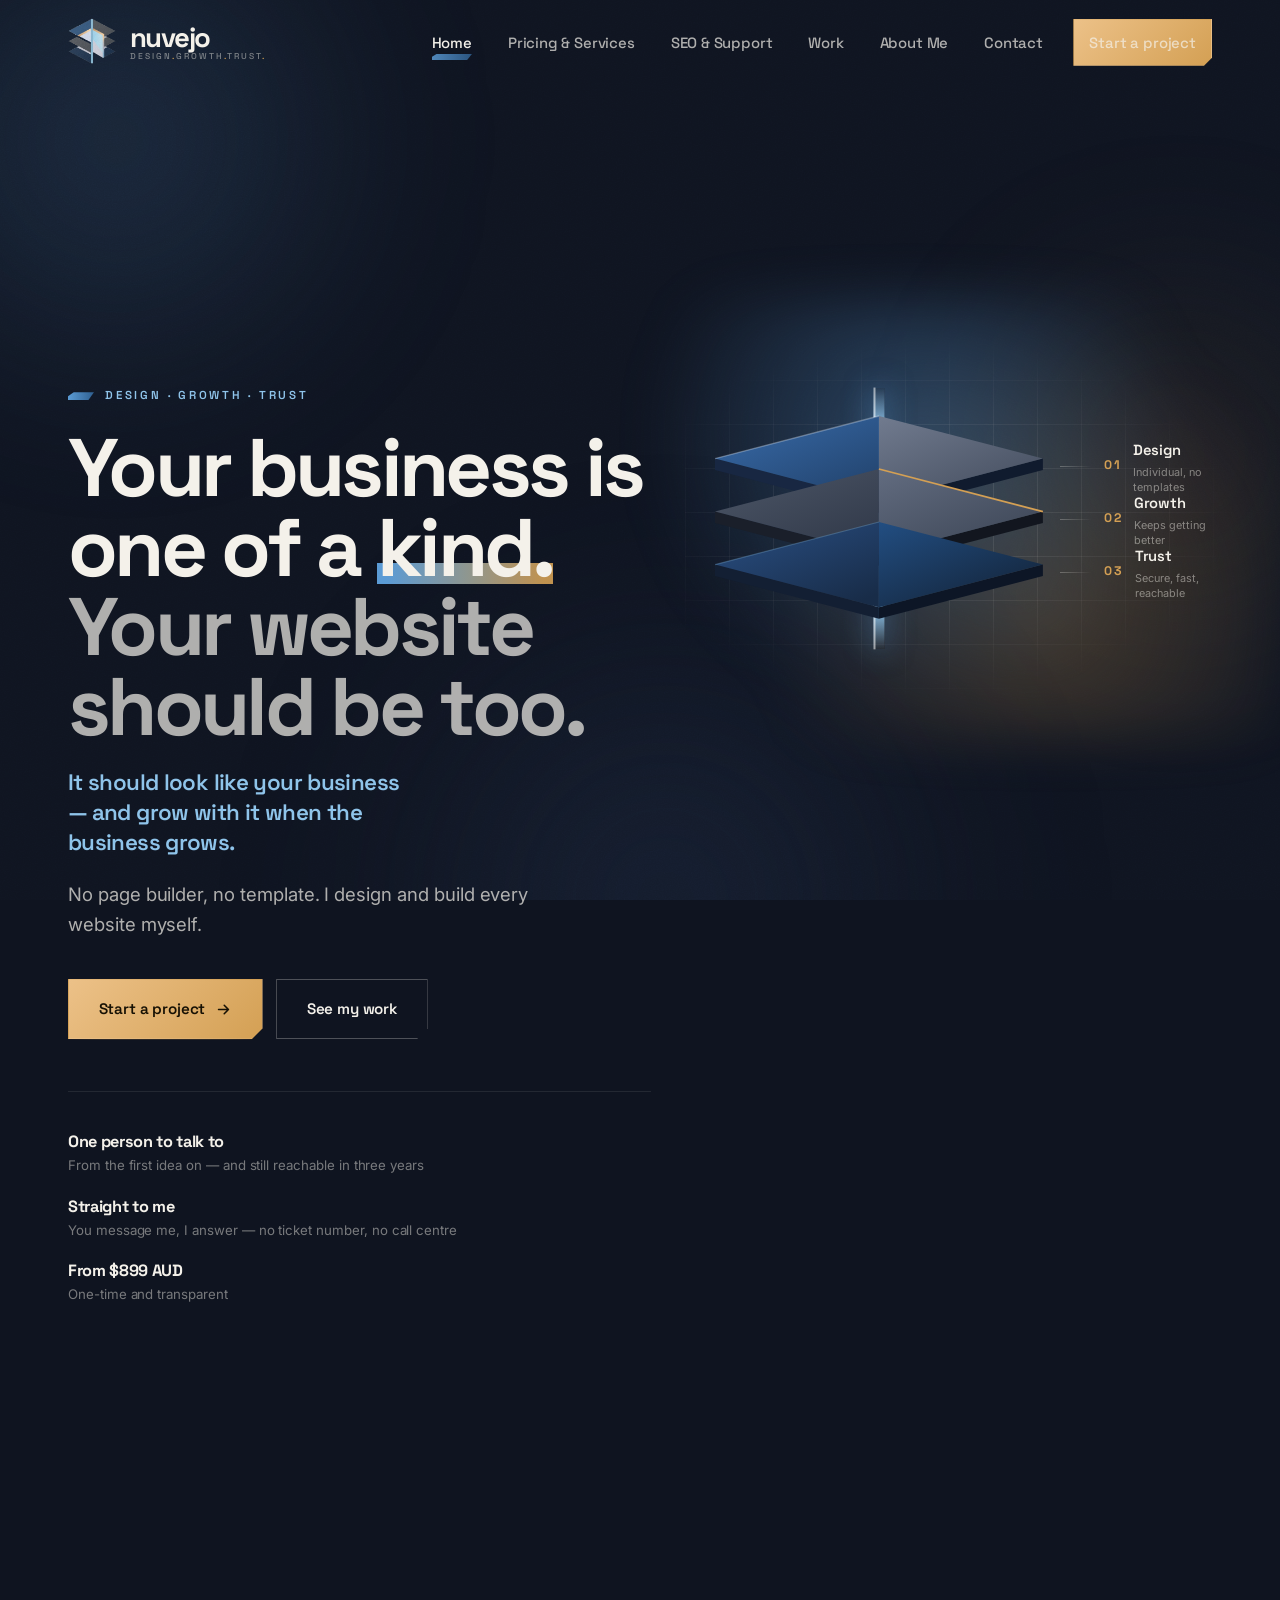
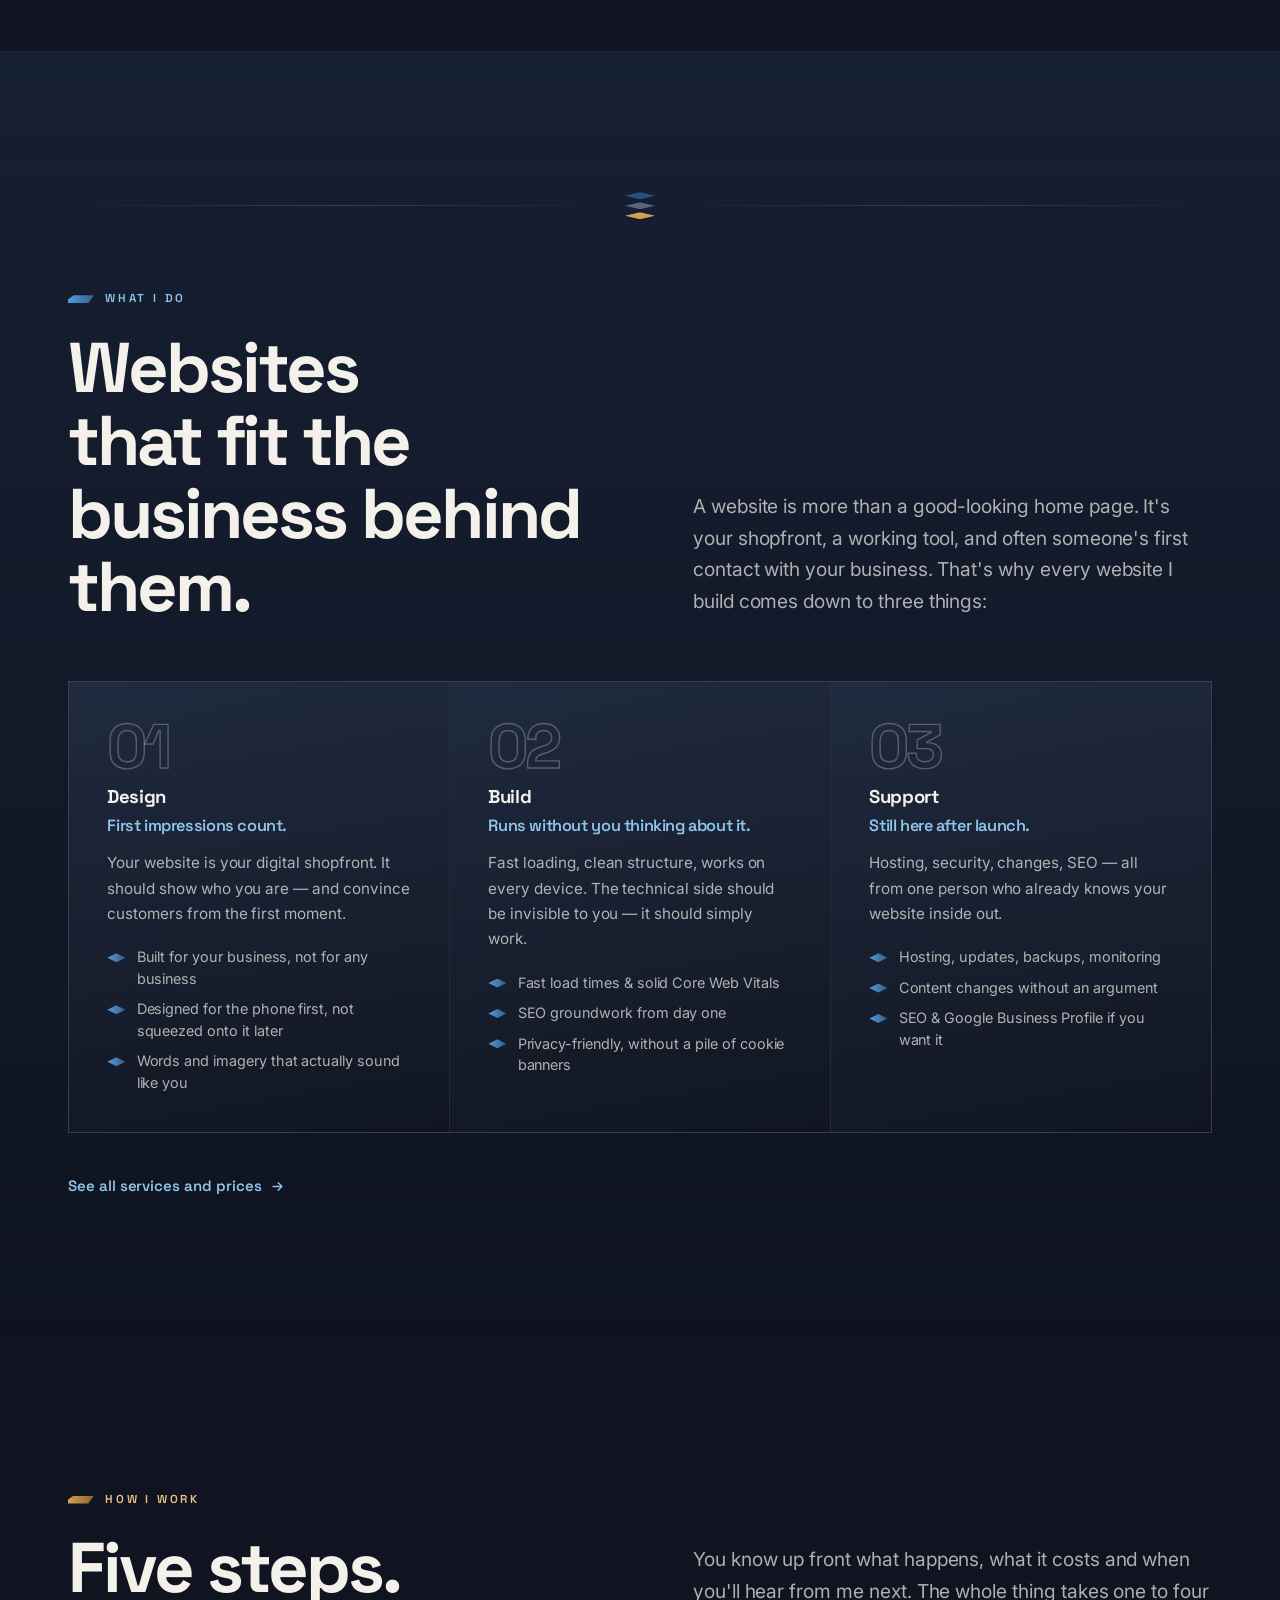
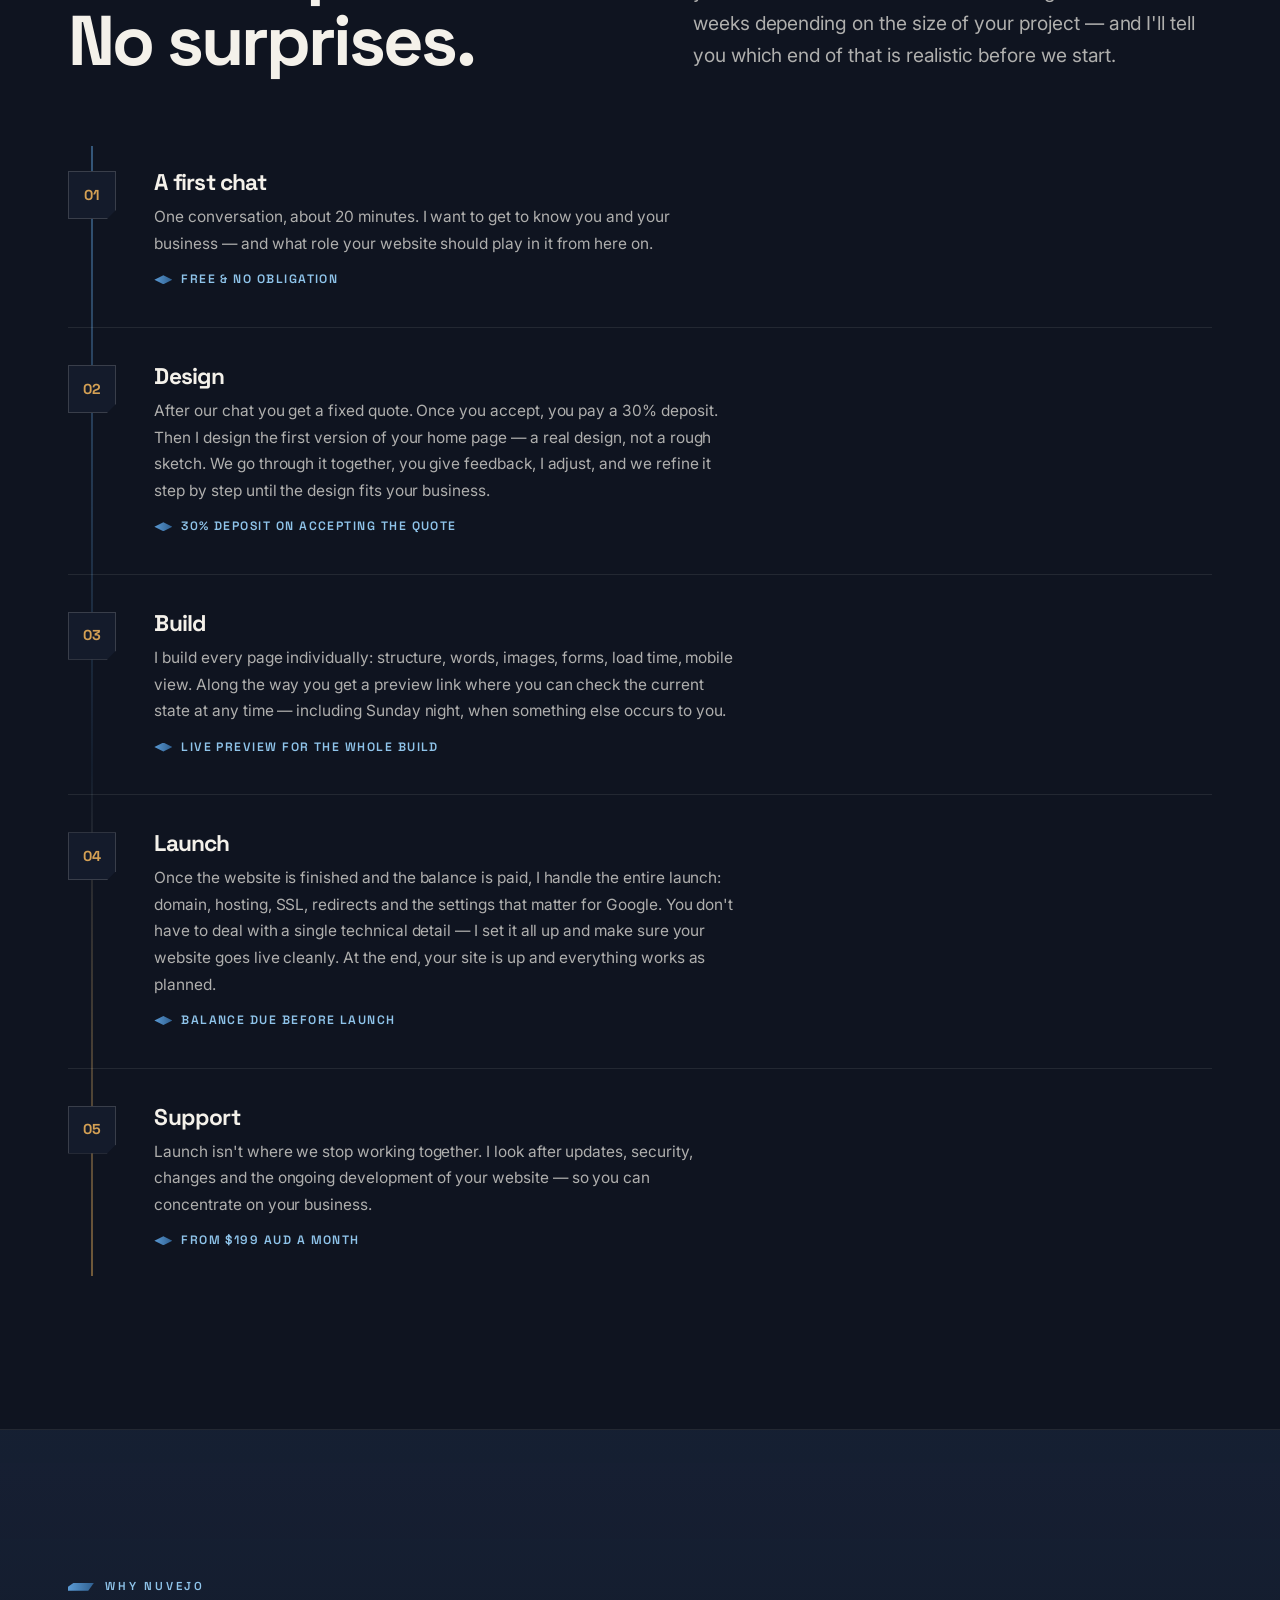
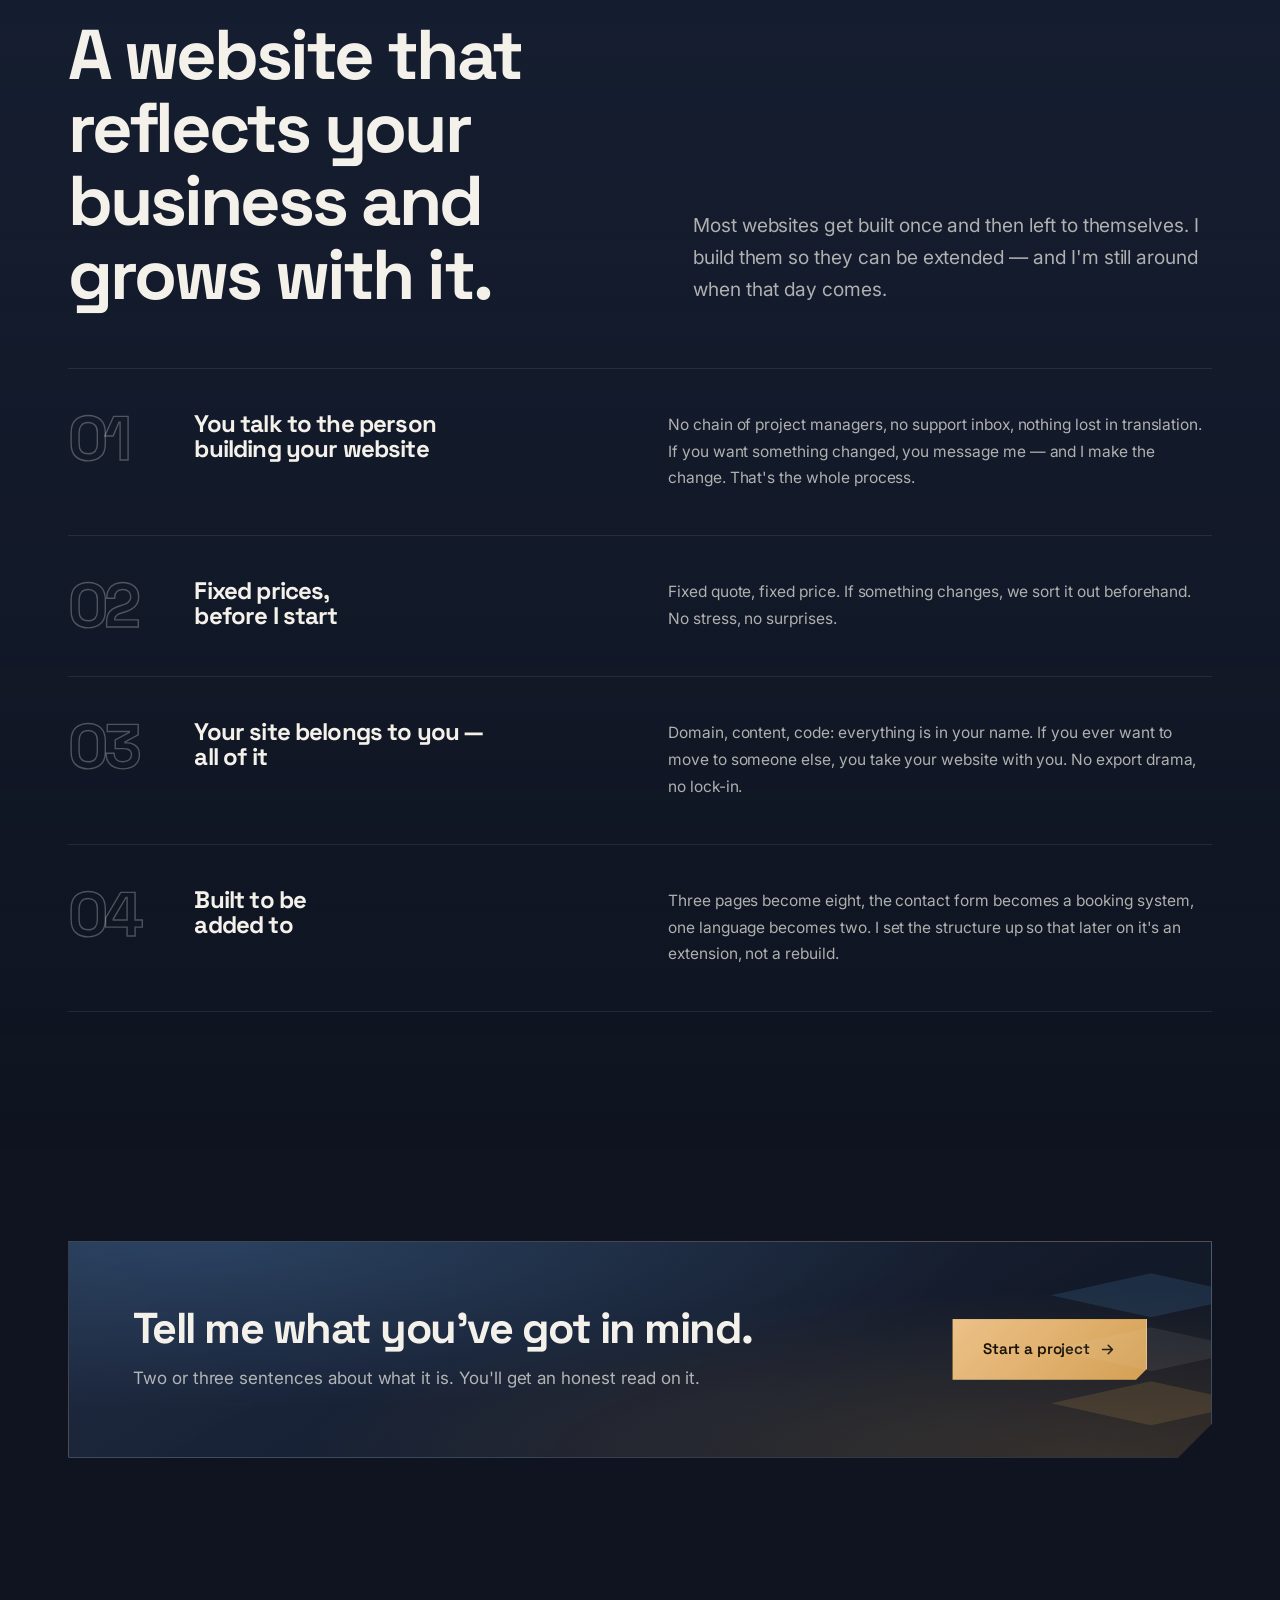
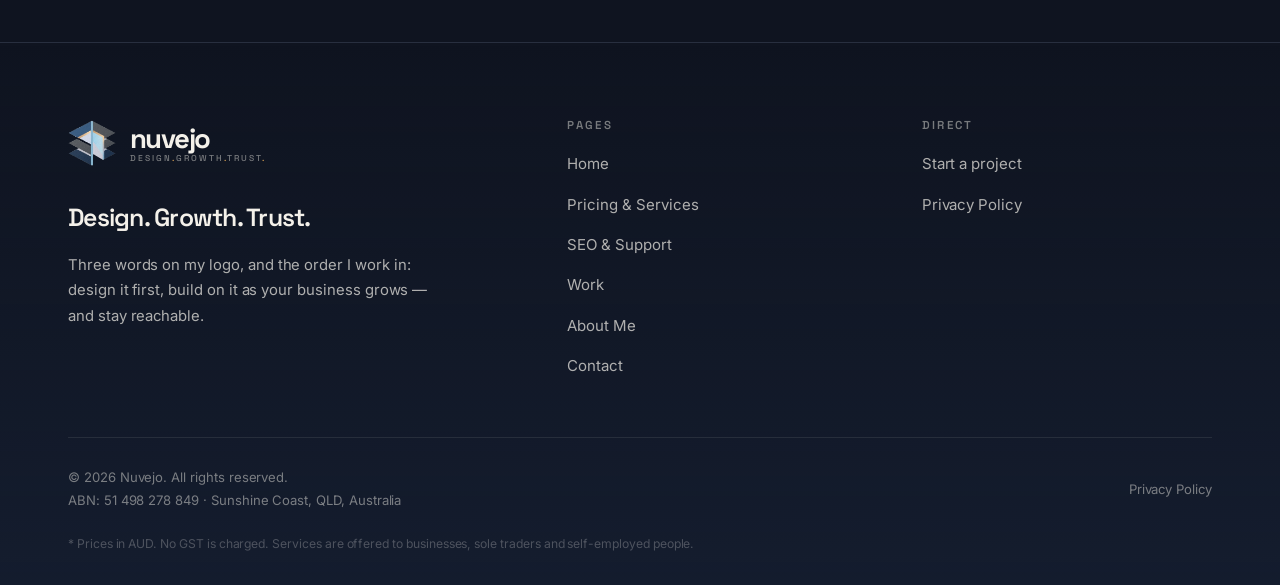
==== commit 097fe081: "Unify hero triad with the logo: Design, Growth, Trust Co-Authored-By: Claude Sonnet 5.5 <noreply@ant" ====
--- a/index.html
+++ b/index.html
@@ -162,7 +162,7 @@
     <div class="shell hero__grid">
 
       <div class="hero__copy">
-        <p class="eyebrow rv">Design · Build · Support</p>
+        <p class="eyebrow rv">Design · Growth · Trust</p>
 
         <h1 class="hero__title rv">
           Your business is<br />one of a <span class="beamed">kind.</span>
@@ -227,7 +227,7 @@
                   <path d="M0 52 200 0" stroke="rgba(255,255,255,.30)" stroke-width="1.6" fill="none" />
                 </svg>
               </div>
-              <span class="stack__tag"><b>01</b><em>Design</em></span>
+              <span class="stack__tag"><b>01</b><span class="stack__txt"><em>Design</em><small>Individual, no templates</small></span></span>
             </div>
 
             <div class="stack__layer" style="--i:1; --d:.62">
@@ -240,7 +240,7 @@
                   <path d="M200 0 400 52" stroke="#d4a054" stroke-width="2.2" fill="none" />
                 </svg>
               </div>
-              <span class="stack__tag"><b>02</b><em>Build</em></span>
+              <span class="stack__tag"><b>02</b><span class="stack__txt"><em>Growth</em><small>Keeps getting better</small></span></span>
             </div>
 
             <div class="stack__layer" style="--i:2; --d:.3">
@@ -253,7 +253,7 @@
                   <path d="M0 52 200 0" stroke="rgba(143,196,234,.28)" stroke-width="1.4" fill="none" />
                 </svg>
               </div>
-              <span class="stack__tag"><b>03</b><em>Support</em></span>
+              <span class="stack__tag"><b>03</b><span class="stack__txt"><em>Trust</em><small>Secure, fast, reachable</small></span></span>
             </div>
           </div>
         </div>
--- a/assets/css/styles.css
+++ b/assets/css/styles.css
@@ -1566,3 +1566,6 @@
 .reach__v a { color: var(--sky-hi); text-decoration: underline; text-underline-offset: 3px; }
 .work__item--solo { grid-template-columns: minmax(0, 1fr); }
 .work__item--solo .work__info { max-width: 64ch; }
+.star--alt { font-size: 0.95em; vertical-align: baseline; margin-left: 0.2rem; }
+.stack__txt { display: grid; min-width: 0; gap: 0.12rem; }
+.stack__txt small { font-family: var(--body); font-size: clamp(0.6rem, 0.85vw, 0.74rem); line-height: 1.3; letter-spacing: 0; color: var(--paper-3); }
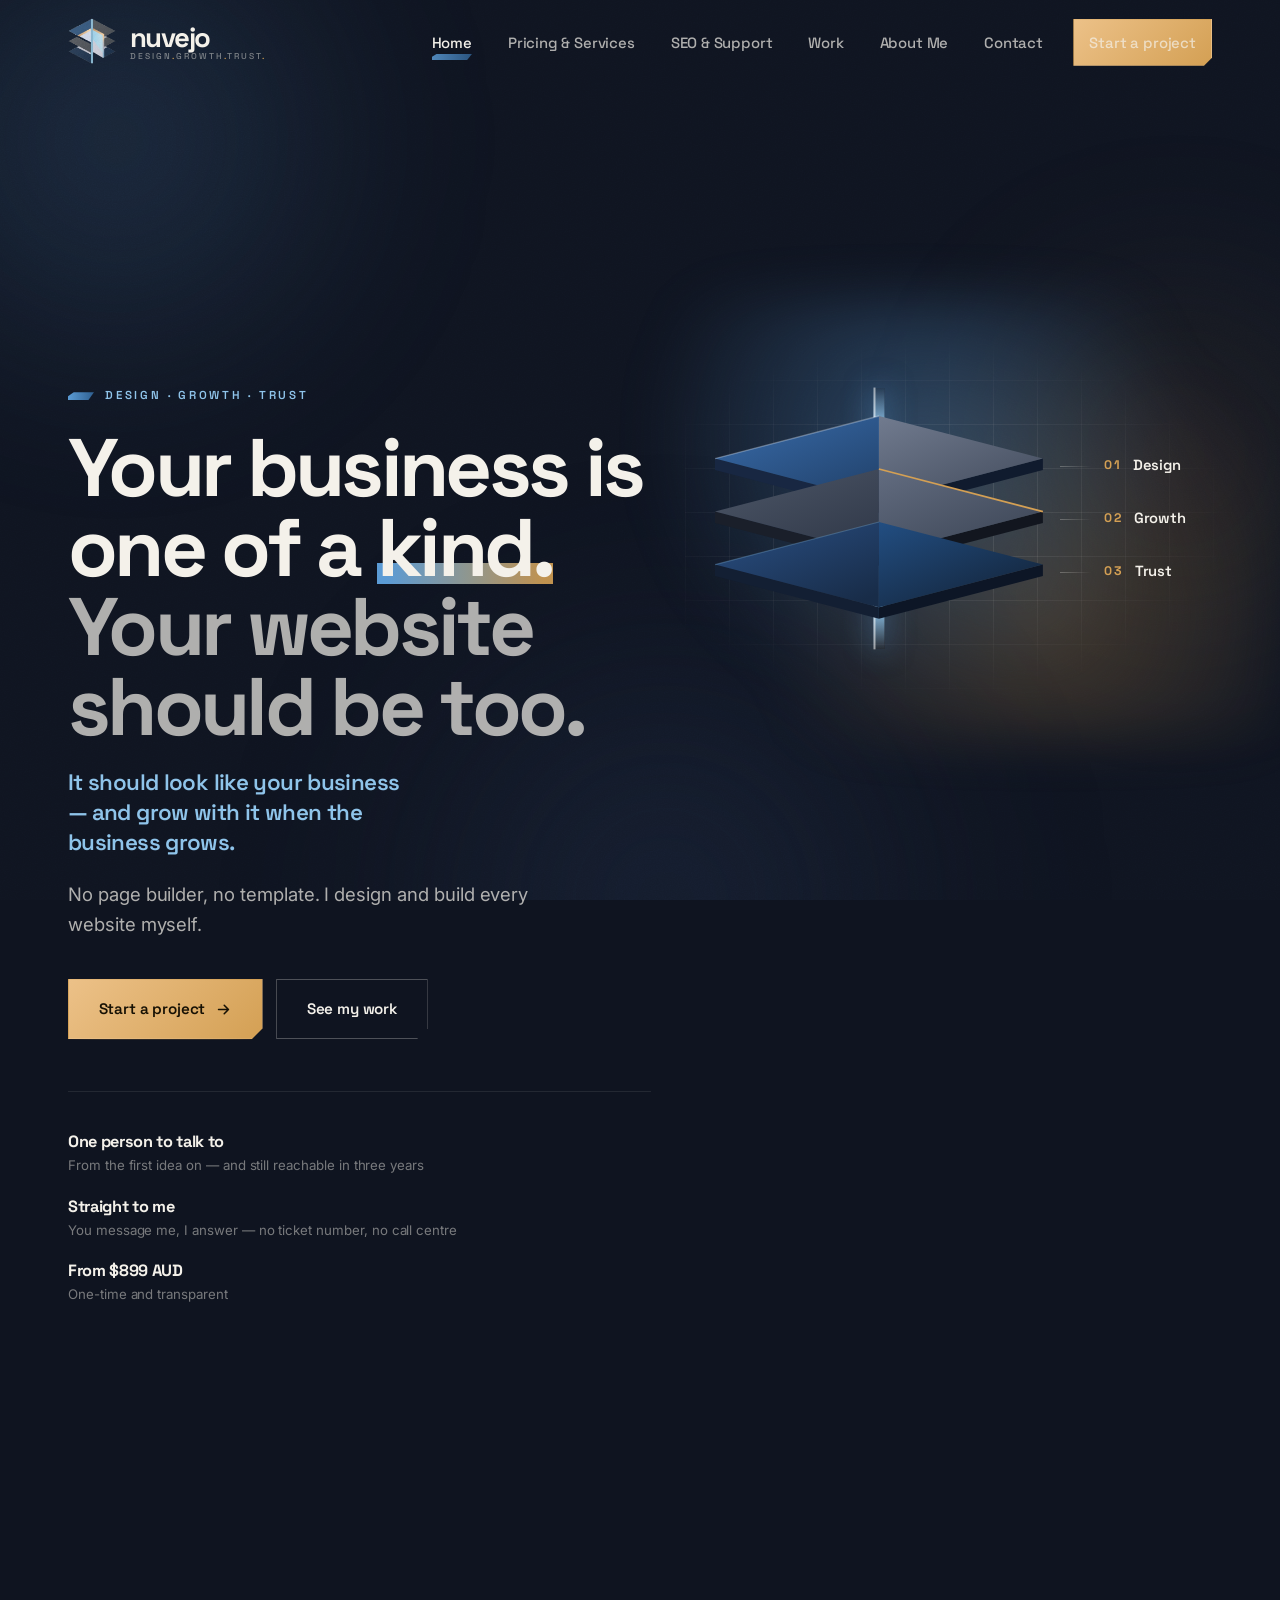
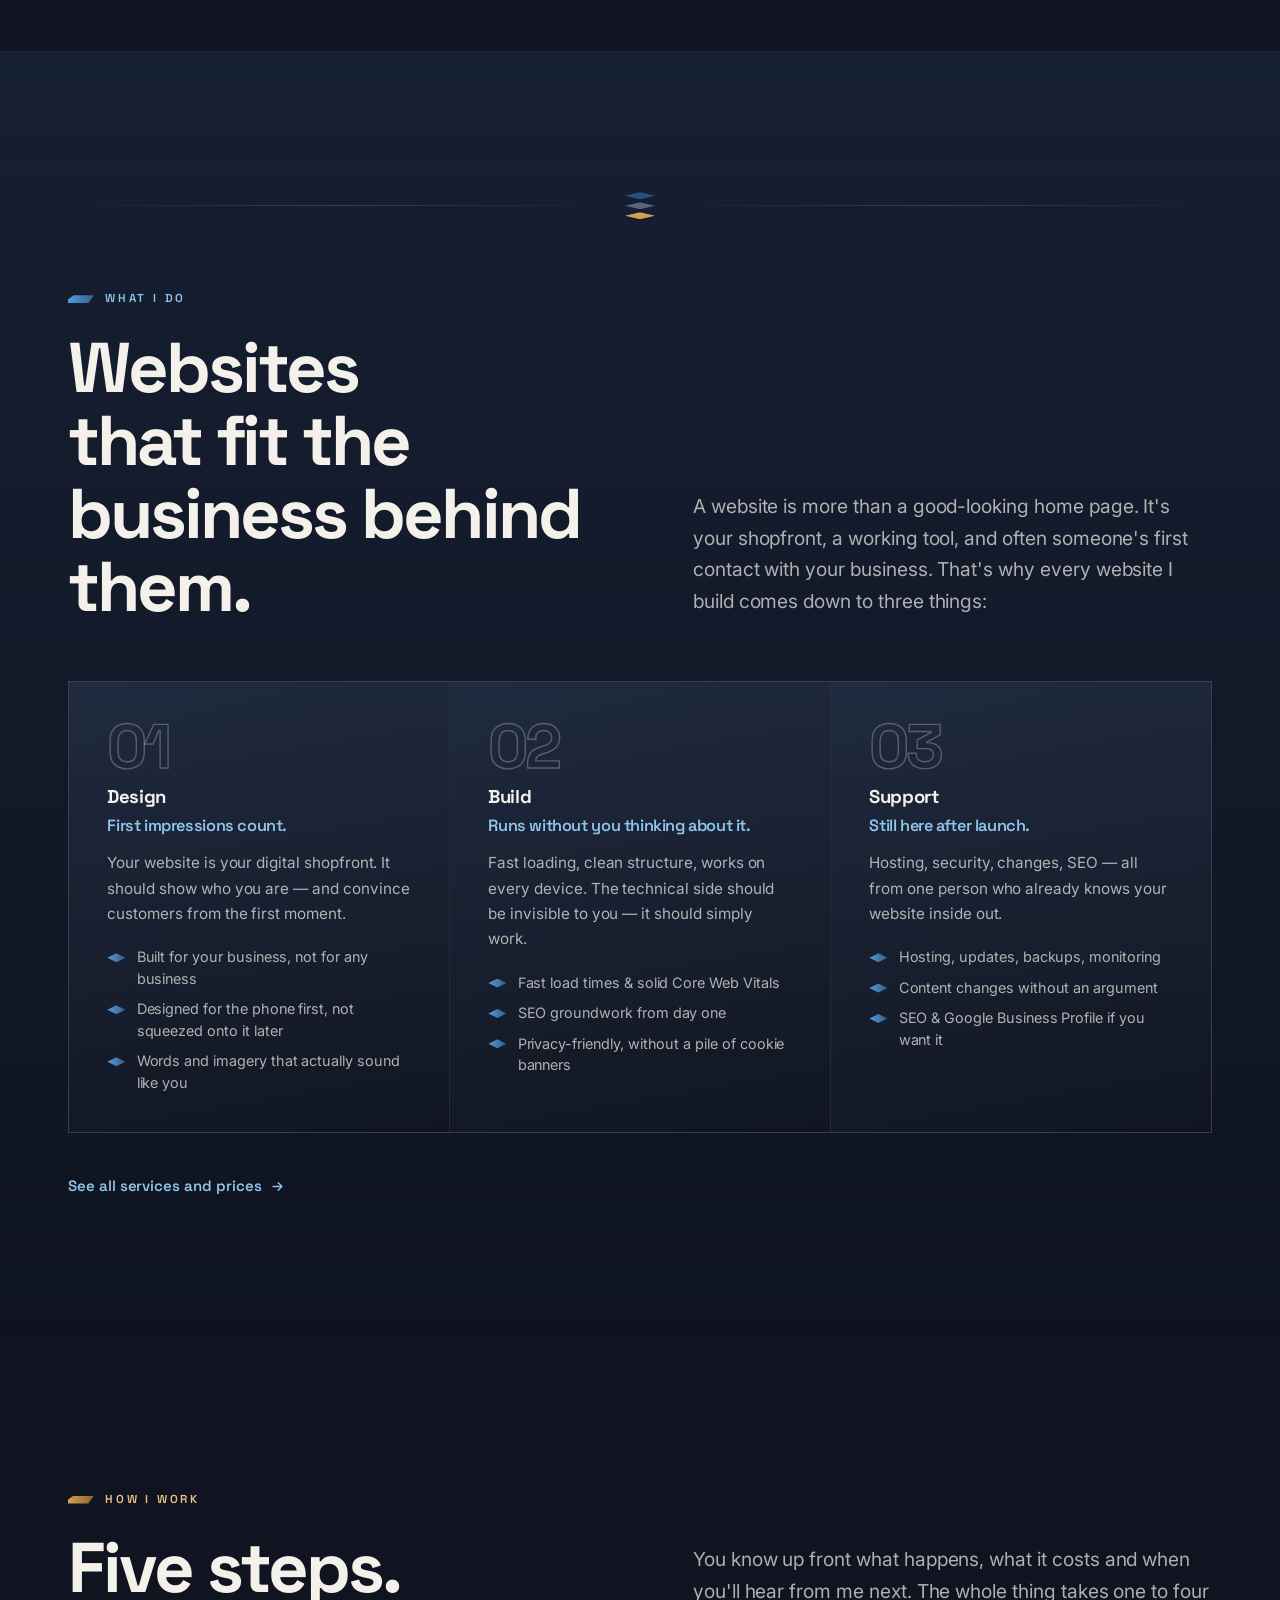
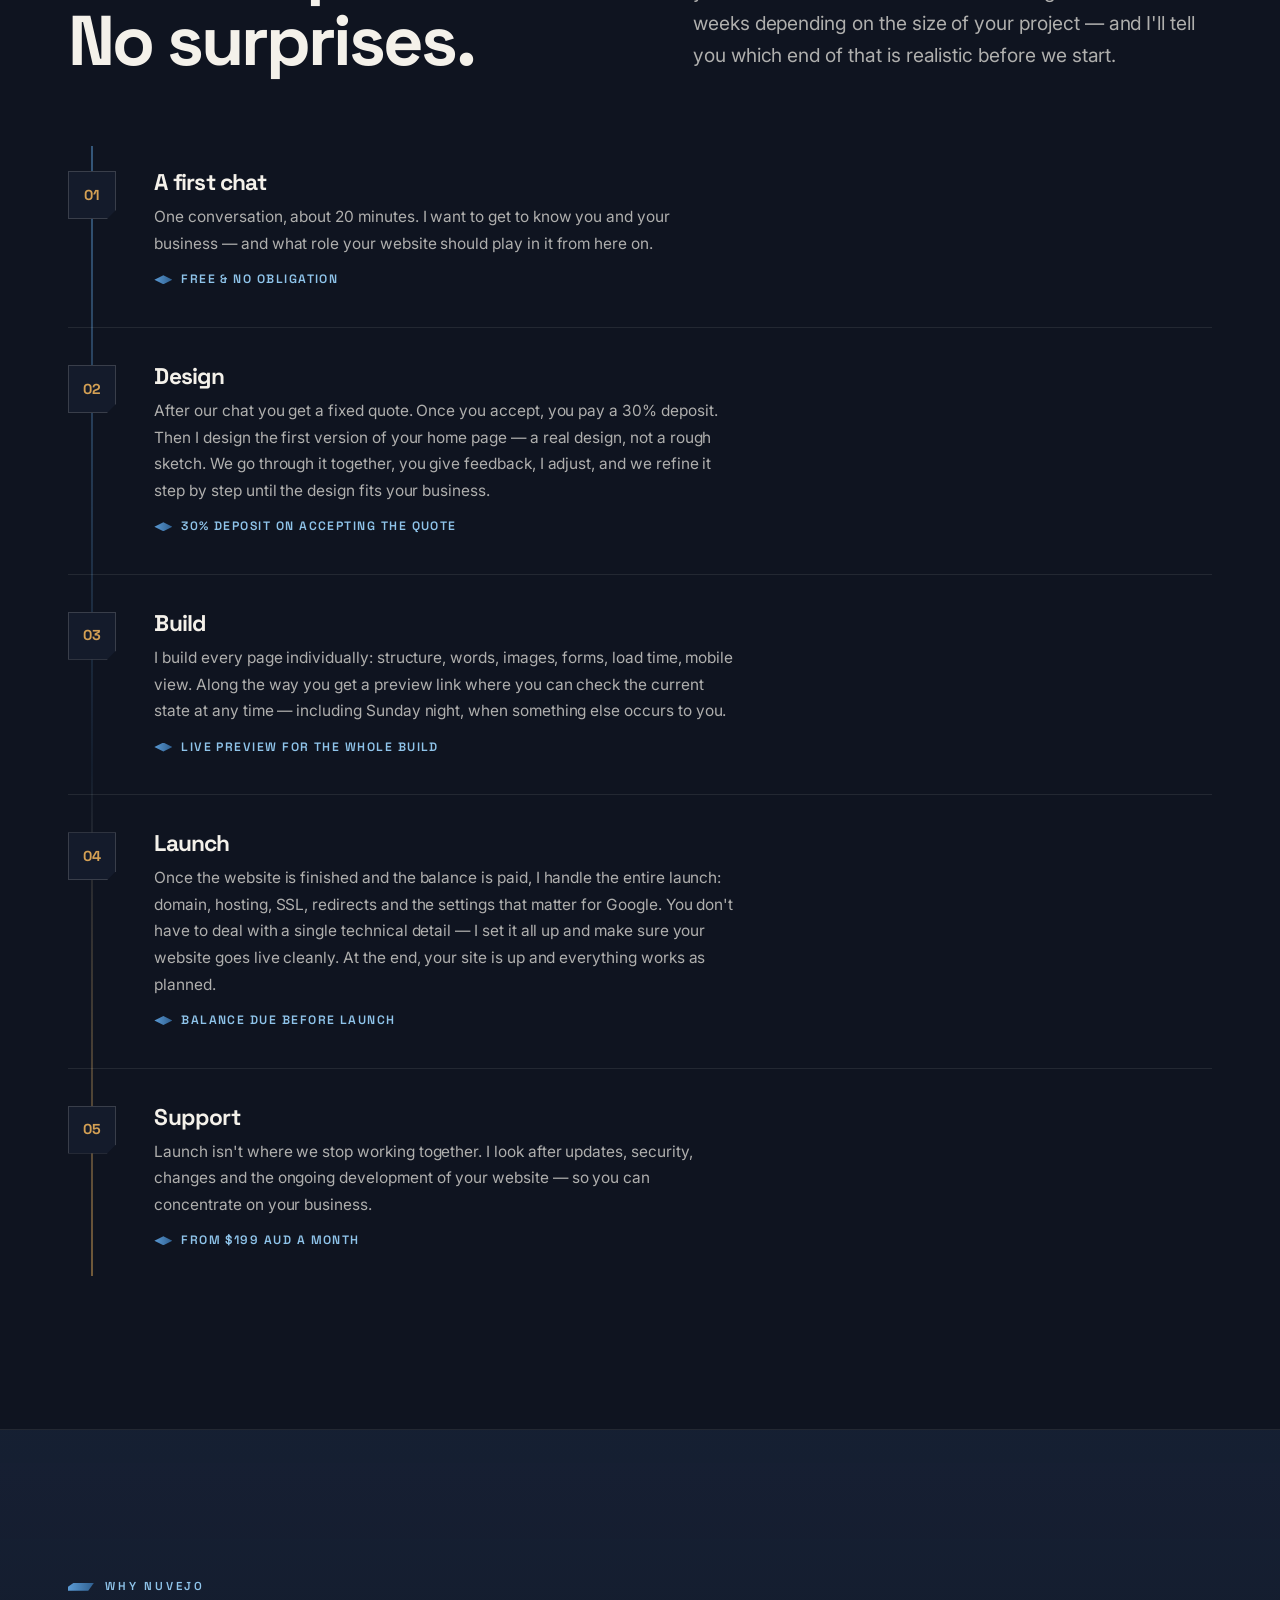
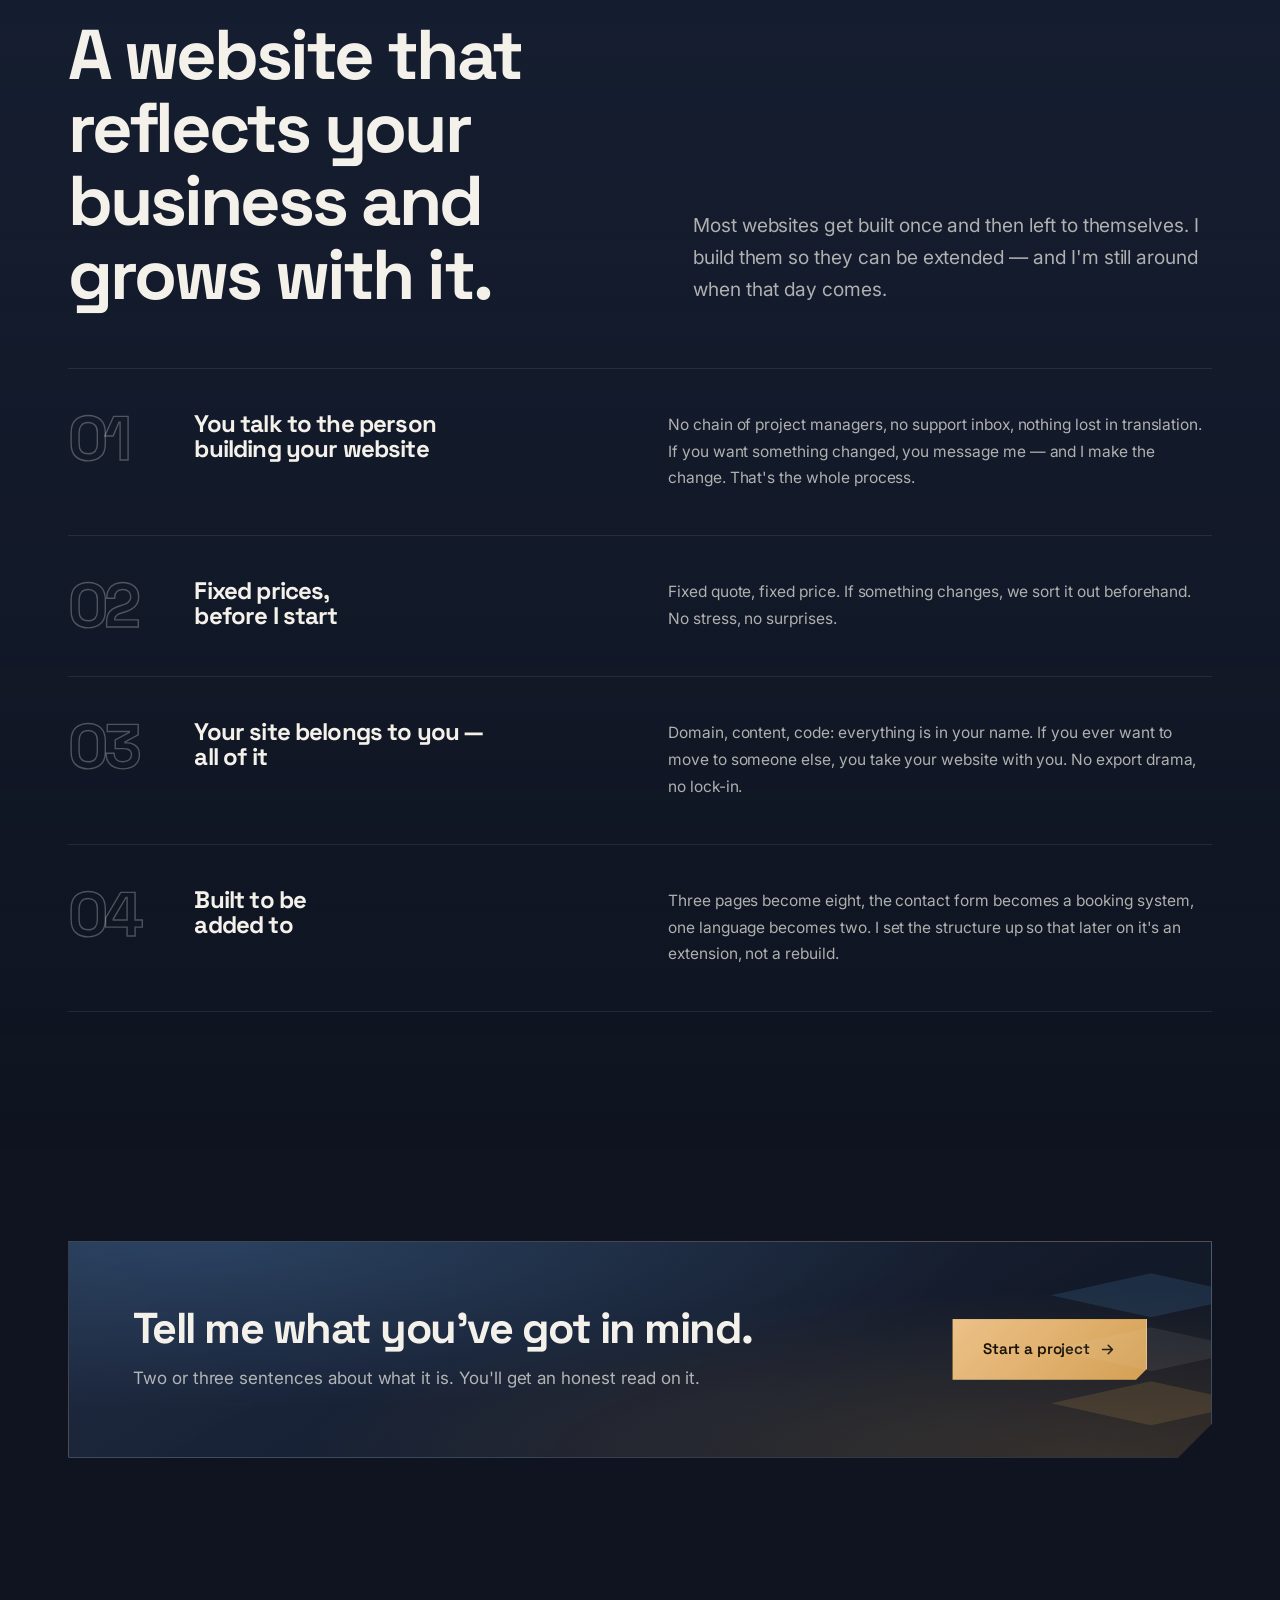
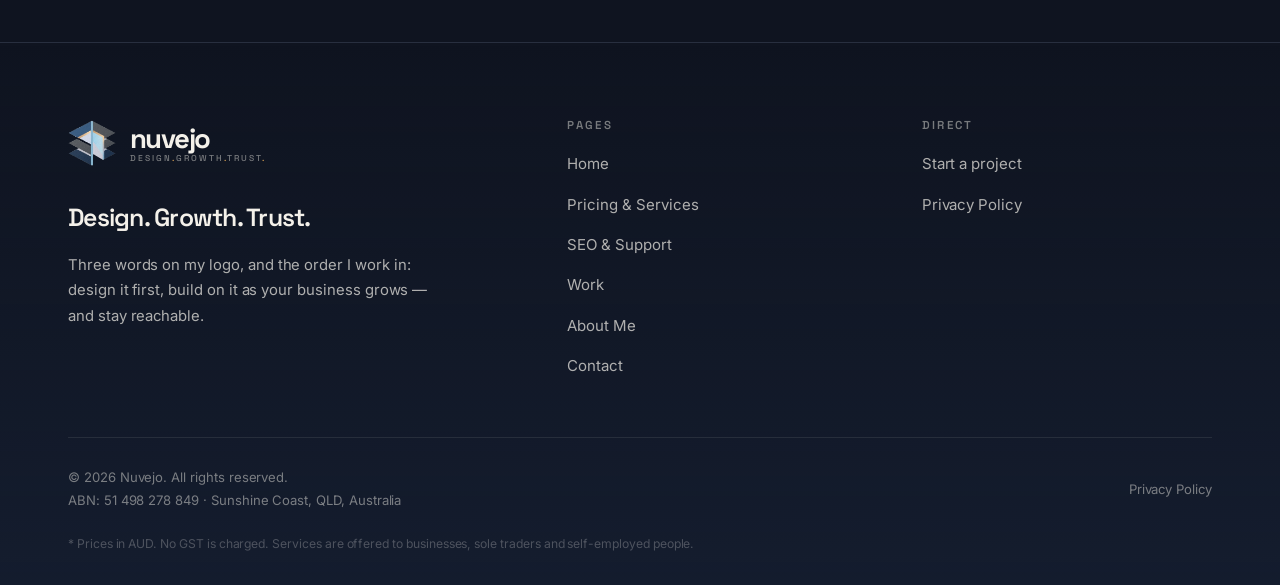
==== commit 6603bdba: "Hero labels: remove sub-lines, keep Design / Growth / Trust Co-Authored-By: Claude Sonnet 5.5 <norep" ====
--- a/index.html
+++ b/index.html
@@ -227,7 +227,7 @@
                   <path d="M0 52 200 0" stroke="rgba(255,255,255,.30)" stroke-width="1.6" fill="none" />
                 </svg>
               </div>
-              <span class="stack__tag"><b>01</b><span class="stack__txt"><em>Design</em><small>Individual, no templates</small></span></span>
+              <span class="stack__tag"><b>01</b><em>Design</em></span>
             </div>
 
             <div class="stack__layer" style="--i:1; --d:.62">
@@ -240,7 +240,7 @@
                   <path d="M200 0 400 52" stroke="#d4a054" stroke-width="2.2" fill="none" />
                 </svg>
               </div>
-              <span class="stack__tag"><b>02</b><span class="stack__txt"><em>Growth</em><small>Keeps getting better</small></span></span>
+              <span class="stack__tag"><b>02</b><em>Growth</em></span>
             </div>
 
             <div class="stack__layer" style="--i:2; --d:.3">
@@ -253,7 +253,7 @@
                   <path d="M0 52 200 0" stroke="rgba(143,196,234,.28)" stroke-width="1.4" fill="none" />
                 </svg>
               </div>
-              <span class="stack__tag"><b>03</b><span class="stack__txt"><em>Trust</em><small>Secure, fast, reachable</small></span></span>
+              <span class="stack__tag"><b>03</b><em>Trust</em></span>
             </div>
           </div>
         </div>
--- a/assets/css/styles.css
+++ b/assets/css/styles.css
@@ -1567,5 +1567,3 @@
 .work__item--solo { grid-template-columns: minmax(0, 1fr); }
 .work__item--solo .work__info { max-width: 64ch; }
 .star--alt { font-size: 0.95em; vertical-align: baseline; margin-left: 0.2rem; }
-.stack__txt { display: grid; min-width: 0; gap: 0.12rem; }
-.stack__txt small { font-family: var(--body); font-size: clamp(0.6rem, 0.85vw, 0.74rem); line-height: 1.3; letter-spacing: 0; color: var(--paper-3); }
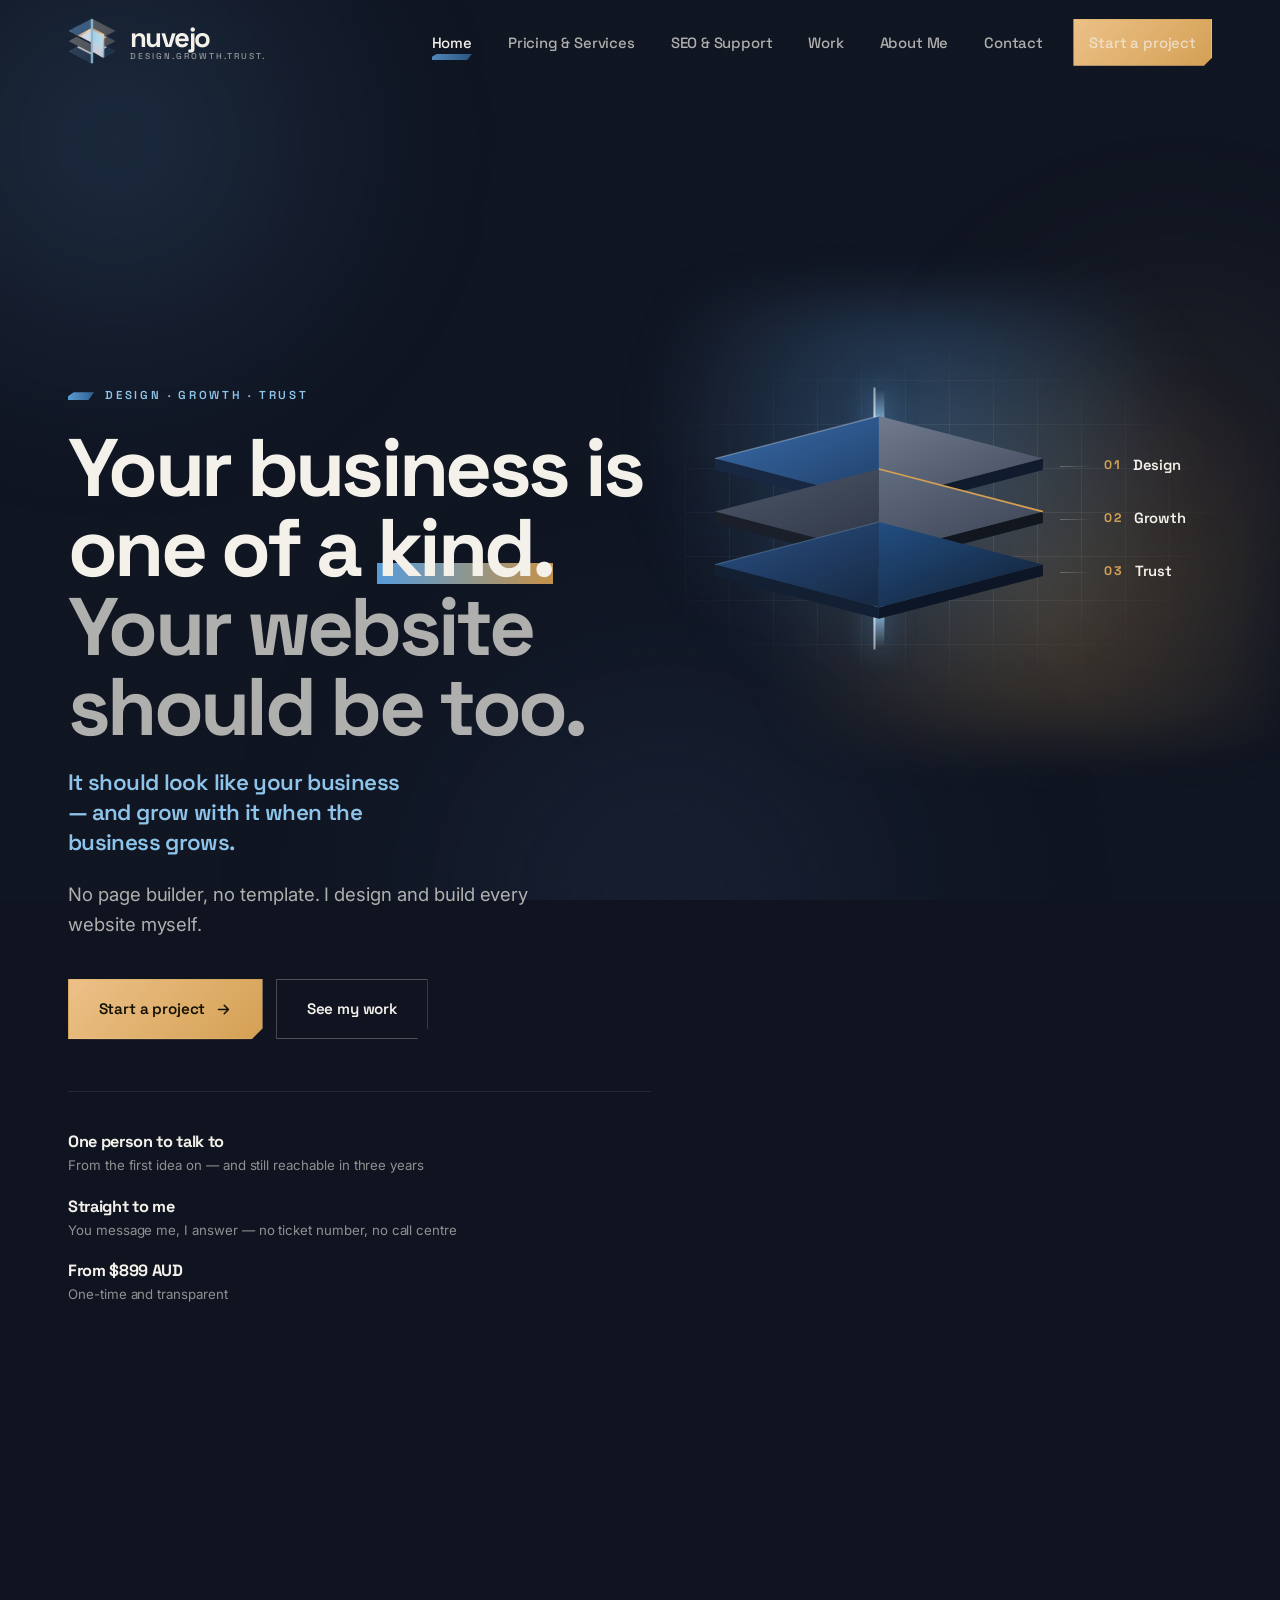
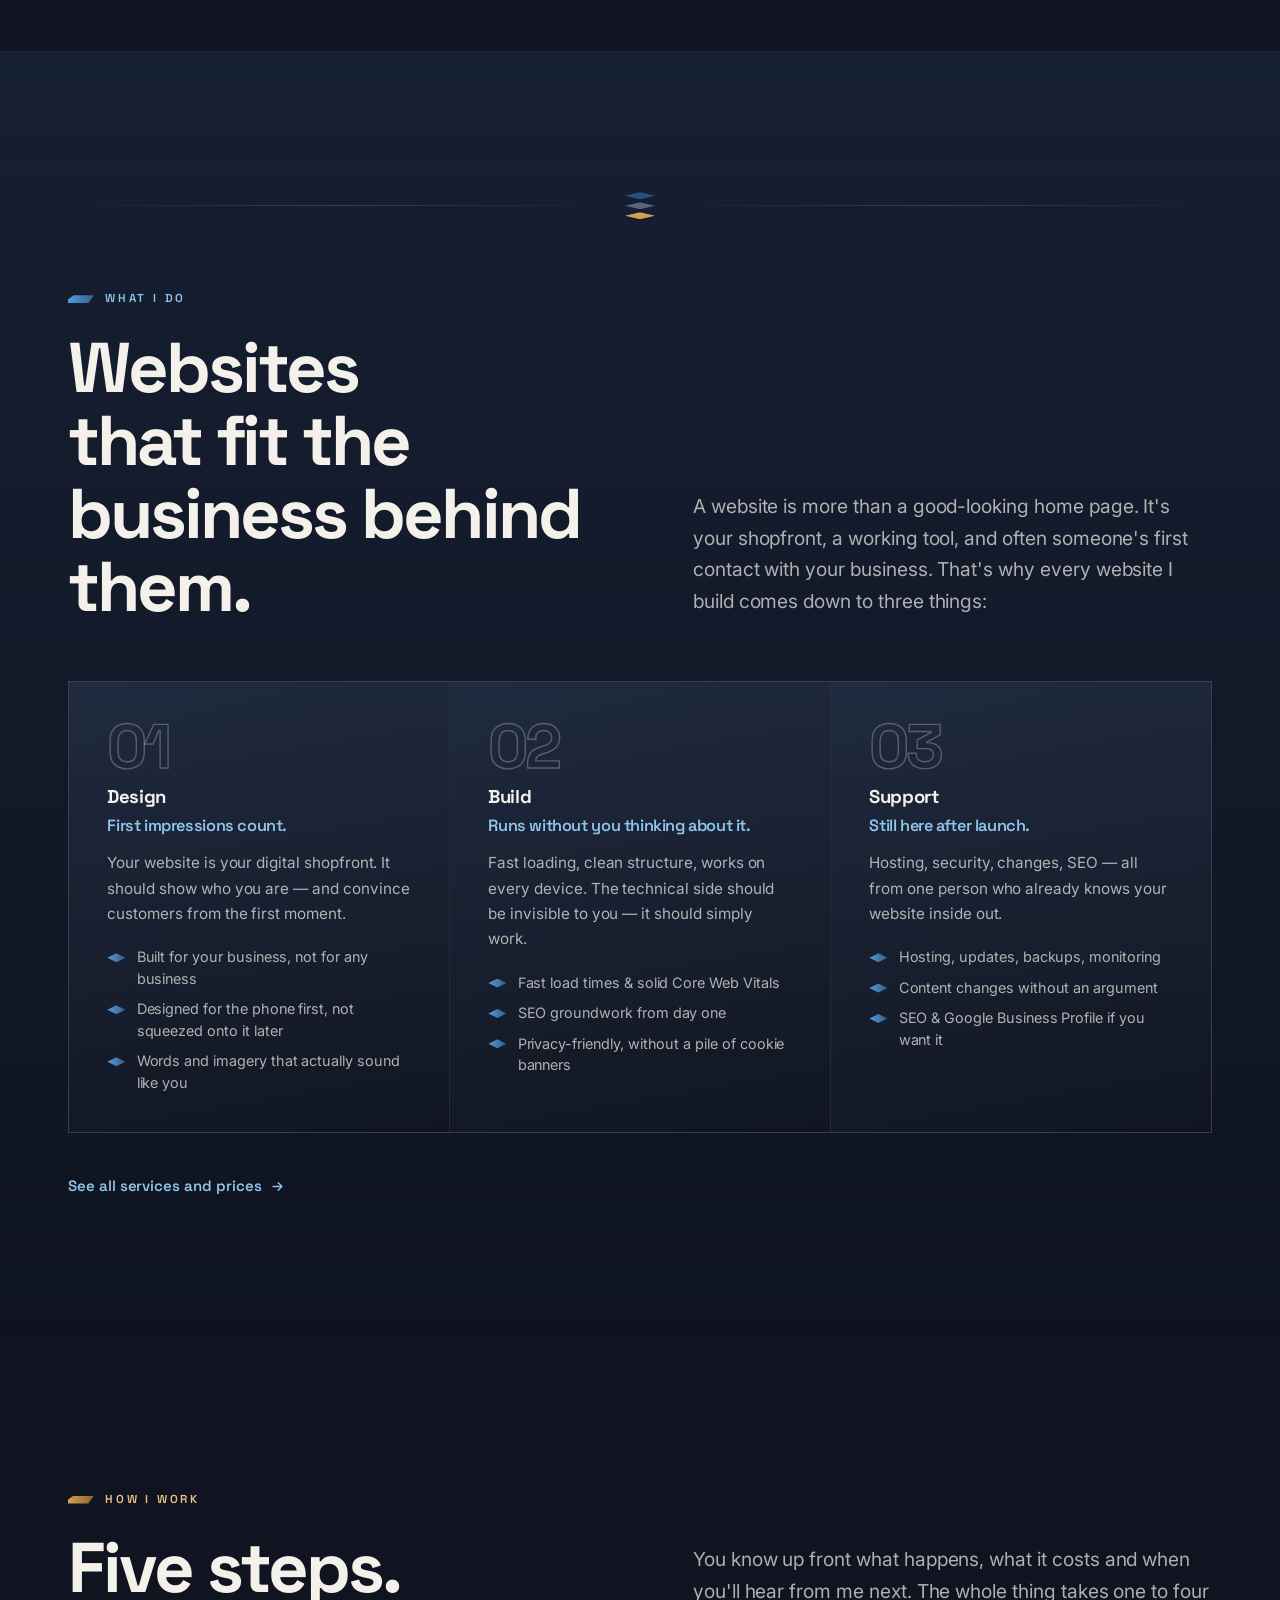
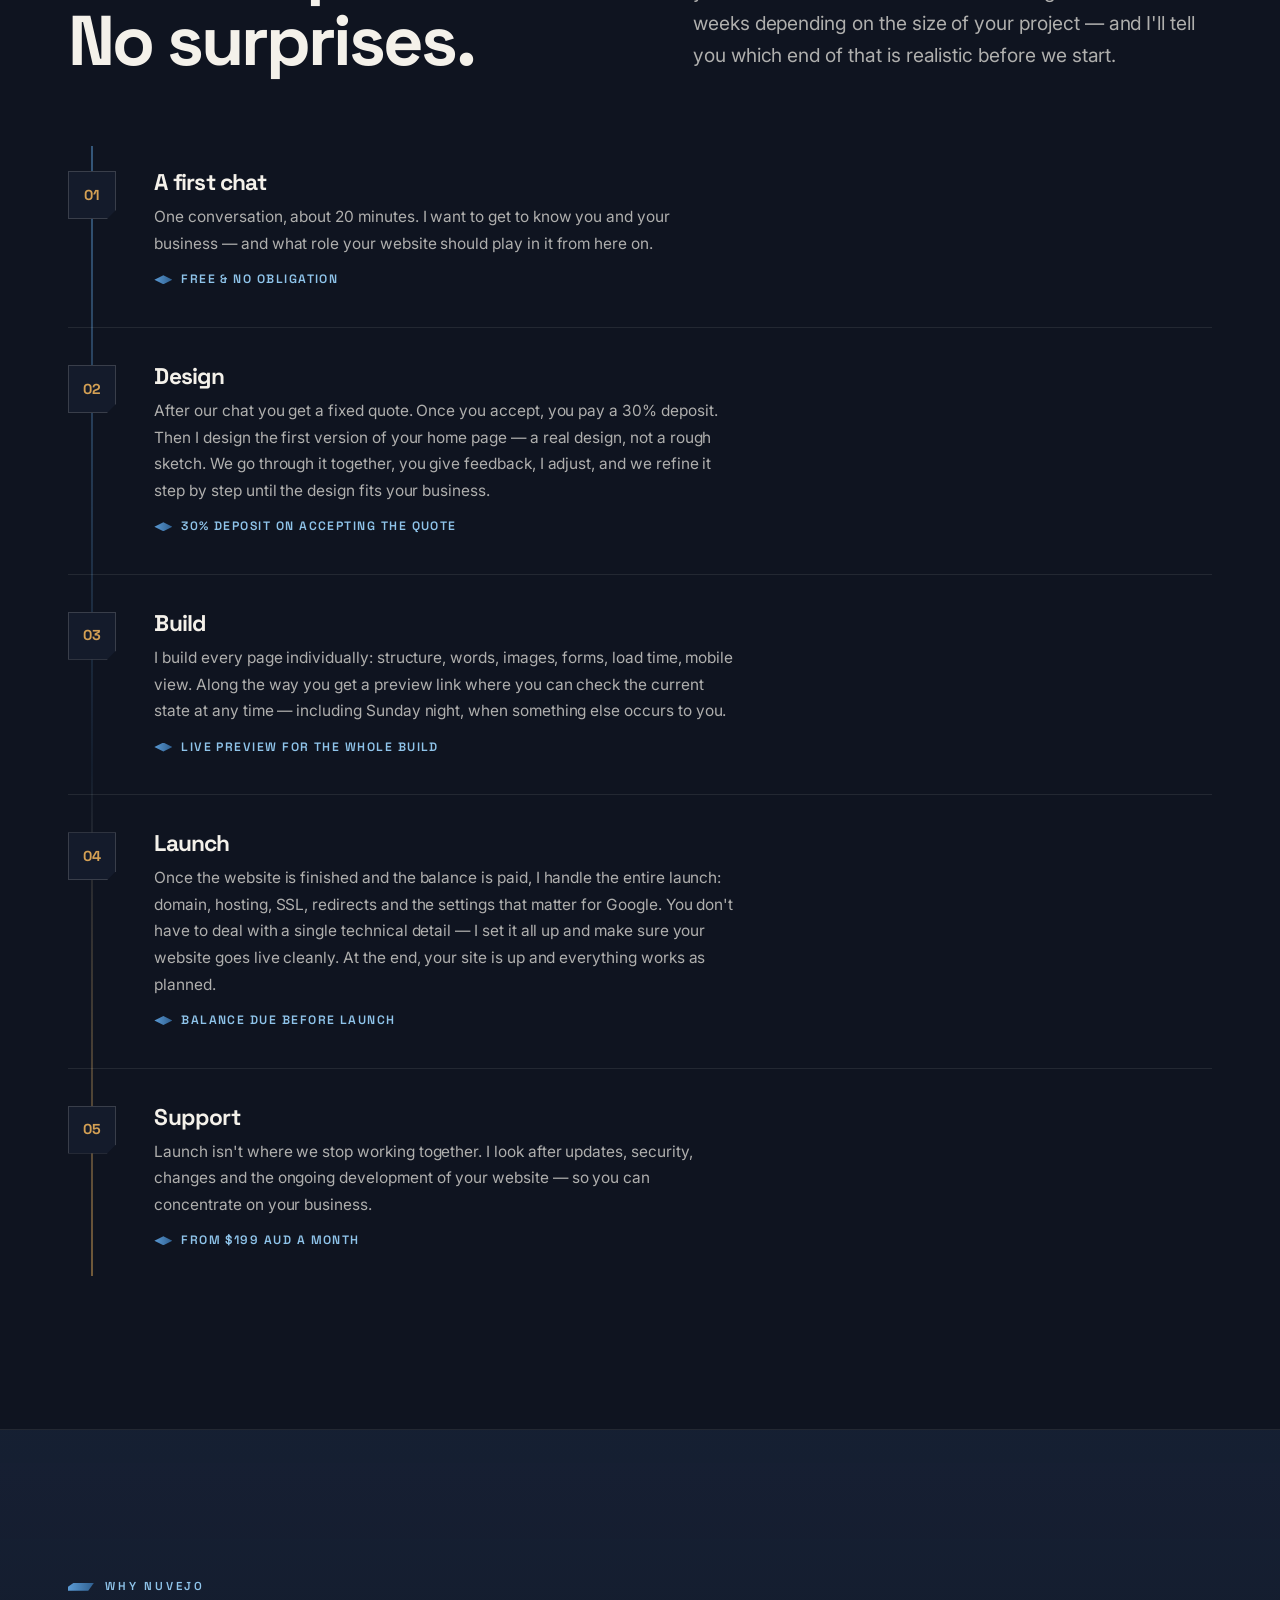
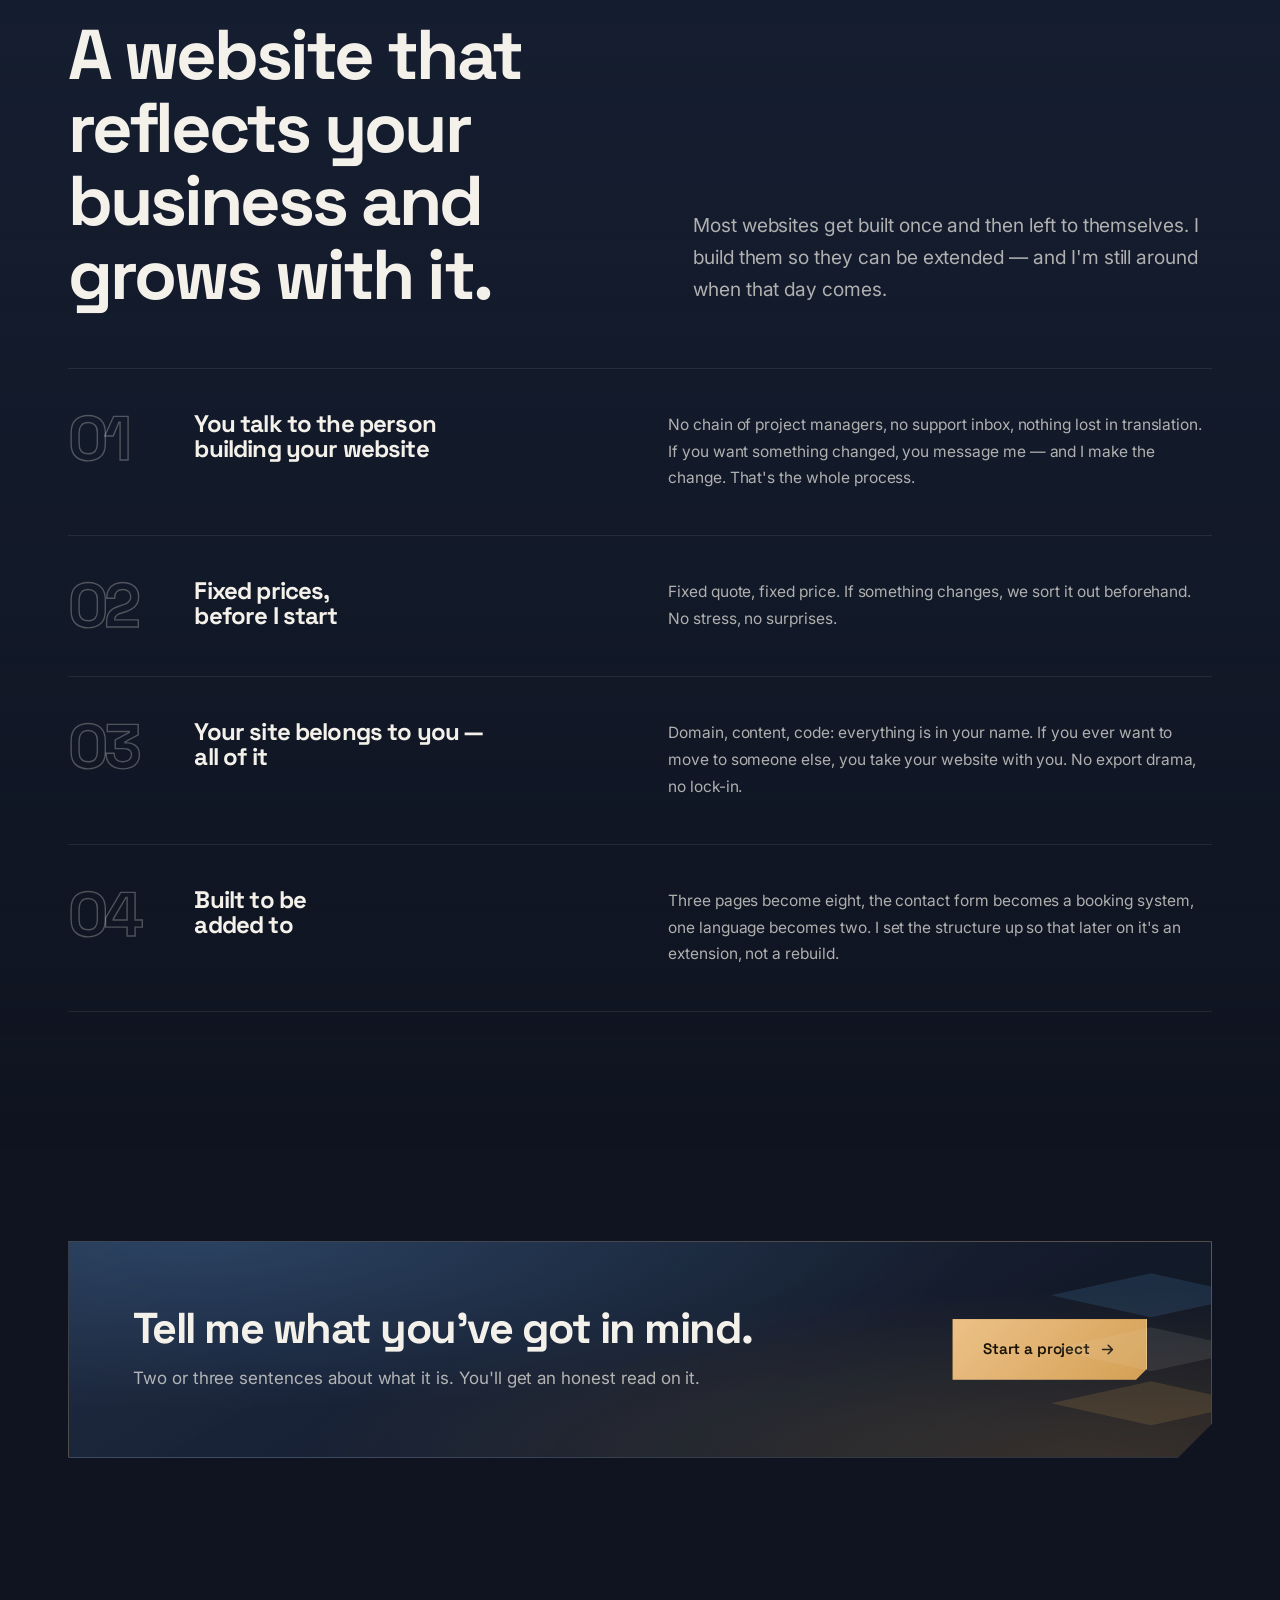
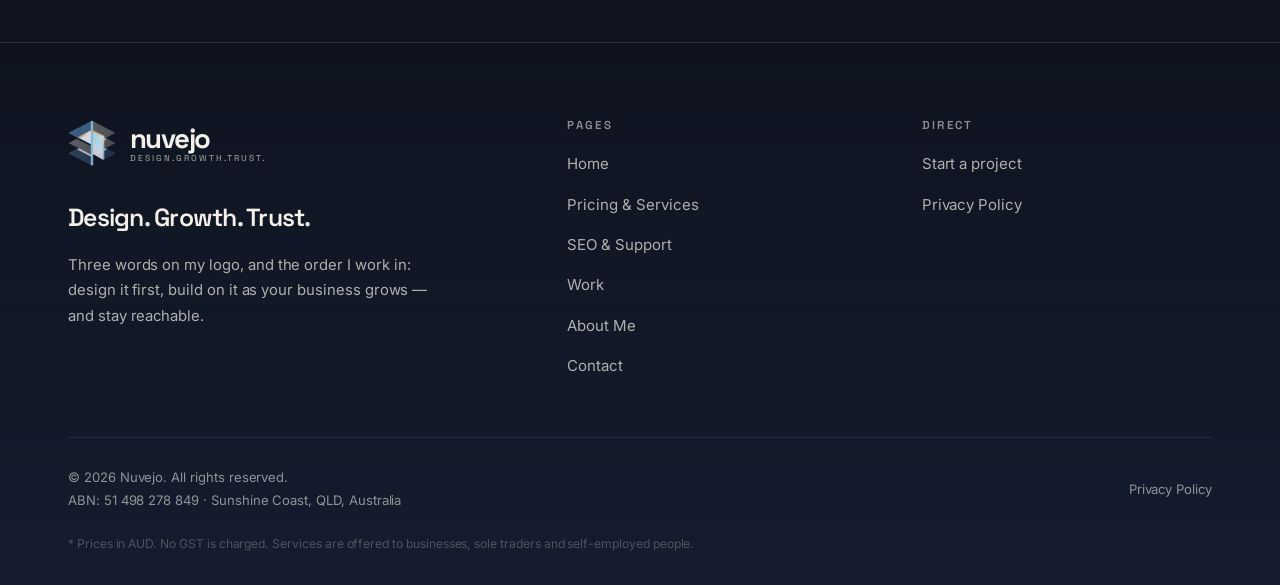
==== commit 37ce7669: "Performance and accessibility fixes from Lighthouse * Mockup PNGs and logo converted to WebP (about " ====
--- a/index.html
+++ b/index.html
@@ -22,7 +22,8 @@
 <link rel="icon" href="assets/img/favicon.svg" type="image/svg+xml" />
 <link rel="preconnect" href="https://fonts.googleapis.com" />
 <link rel="preconnect" href="https://fonts.gstatic.com" crossorigin />
-<link href="https://fonts.googleapis.com/css2?family=Space+Grotesk:wght@400;500;600;700&family=Inter:wght@400;500;600&display=swap" rel="stylesheet" />
+<link rel="preload" as="style" href="https://fonts.googleapis.com/css2?family=Space+Grotesk:wght@400;500;600;700&family=Inter:wght@400;500;600&display=swap" onload="this.onload=null;this.rel='stylesheet'" />
+<noscript><link href="https://fonts.googleapis.com/css2?family=Space+Grotesk:wght@400;500;600;700&family=Inter:wght@400;500;600&display=swap" rel="stylesheet" /></noscript>
 <link rel="stylesheet" href="assets/css/styles.css" />
 
 <script type="application/ld+json">
@@ -131,8 +132,8 @@
 <!-- ============ MASTHEAD ============ -->
 <header class="masthead">
   <div class="shell masthead__in">
-    <a class="brand" href="/" aria-label="Nuvejo — home">
-      <span class="brand__mark"><img src="assets/img/nuvejo-mark.png" alt="Nuvejo" /></span>
+    <a class="brand" href="/" aria-label="nuvejo Design.Growth.Trust. - Home">
+      <span class="brand__mark"><img src="assets/img/nuvejo-mark.webp" alt="Nuvejo" /></span>
       <span class="brand__type">
         <span class="brand__name">nuvejo</span>
         <span class="brand__tag">Design<i>.</i>Growth<i>.</i>Trust<i>.</i></span>
@@ -515,8 +516,8 @@
   <div class="shell">
     <div class="footer__top">
       <div class="footer__brand">
-        <a class="brand" href="/" aria-label="Nuvejo — home">
-          <span class="brand__mark"><img src="assets/img/nuvejo-mark.png" alt="Nuvejo" /></span>
+        <a class="brand" href="/" aria-label="nuvejo Design.Growth.Trust. - Home">
+          <span class="brand__mark"><img src="assets/img/nuvejo-mark.webp" alt="Nuvejo" /></span>
           <span class="brand__type">
             <span class="brand__name">nuvejo</span>
             <span class="brand__tag">Design<i>.</i>Growth<i>.</i>Trust<i>.</i></span>
@@ -530,7 +531,7 @@
       </div>
 
       <div class="footer__col">
-        <h4>Pages</h4>
+        <h4 aria-level="3">Pages</h4>
         <ul>
           <li><a href="/">Home</a></li>
           <li><a href="pricing-services">Pricing &amp; Services</a></li>
@@ -542,7 +543,7 @@
       </div>
 
       <div class="footer__col">
-        <h4>Direct</h4>
+        <h4 aria-level="3">Direct</h4>
         <ul>
           <li><a href="contact">Start a project</a></li>
           <li><a href="privacy-policy">Privacy Policy</a></li>
--- a/assets/css/styles.css
+++ b/assets/css/styles.css
@@ -33,7 +33,7 @@
   /* Text */
   --paper:      #f4f1ea;
   --paper-2:    rgba(244, 241, 234, 0.70);
-  --paper-3:    rgba(244, 241, 234, 0.46);
+  --paper-3:    rgba(244, 241, 234, 0.56);
   --paper-4:    rgba(244, 241, 234, 0.26);
 
   /* Lines */
@@ -957,10 +957,10 @@
 }
 /* Alternate which side the mockup sits on — and mirror the track sizes with
    it, so the device cluster keeps the wide column on every row. */
-.work__item:nth-child(even) {
+.work__item:nth-child(odd) {
   grid-template-columns: minmax(0, 1.18fr) minmax(0, 0.82fr);
 }
-.work__item:nth-child(even) .work__info { order: 2; }
+.work__item:nth-child(odd) .work__info { order: 2; }
 
 .work__info { display: grid; gap: 1rem; align-content: start; }
 .work__badges { display: flex; flex-wrap: wrap; gap: 0.5rem; align-items: center; }
@@ -1424,8 +1424,8 @@
   /* Matches the specificity of the alternating rule above so both row
      variants collapse to a single column. */
   .work__item,
-  .work__item:nth-child(even) { grid-template-columns: 1fr; }
-  .work__item:nth-child(even) .work__info { order: 0; }
+  .work__item:nth-child(odd) { grid-template-columns: 1fr; }
+  .work__item:nth-child(odd) .work__info { order: 0; }
   .facts { grid-template-columns: repeat(2, minmax(0, 1fr)); }
   .footer__top { grid-template-columns: 1fr 1fr; }
   .footer__brand { grid-column: 1 / -1; }
@@ -1564,6 +1564,4 @@
 .fnotes ul { display: grid; gap: 0.25rem; padding-left: 1.1rem; list-style: disc; }
 .fnotes .star { margin-right: 0.2rem; }
 .reach__v a { color: var(--sky-hi); text-decoration: underline; text-underline-offset: 3px; }
-.work__item--solo { grid-template-columns: minmax(0, 1fr); }
-.work__item--solo .work__info { max-width: 64ch; }
 .star--alt { font-size: 0.95em; vertical-align: baseline; margin-left: 0.2rem; }
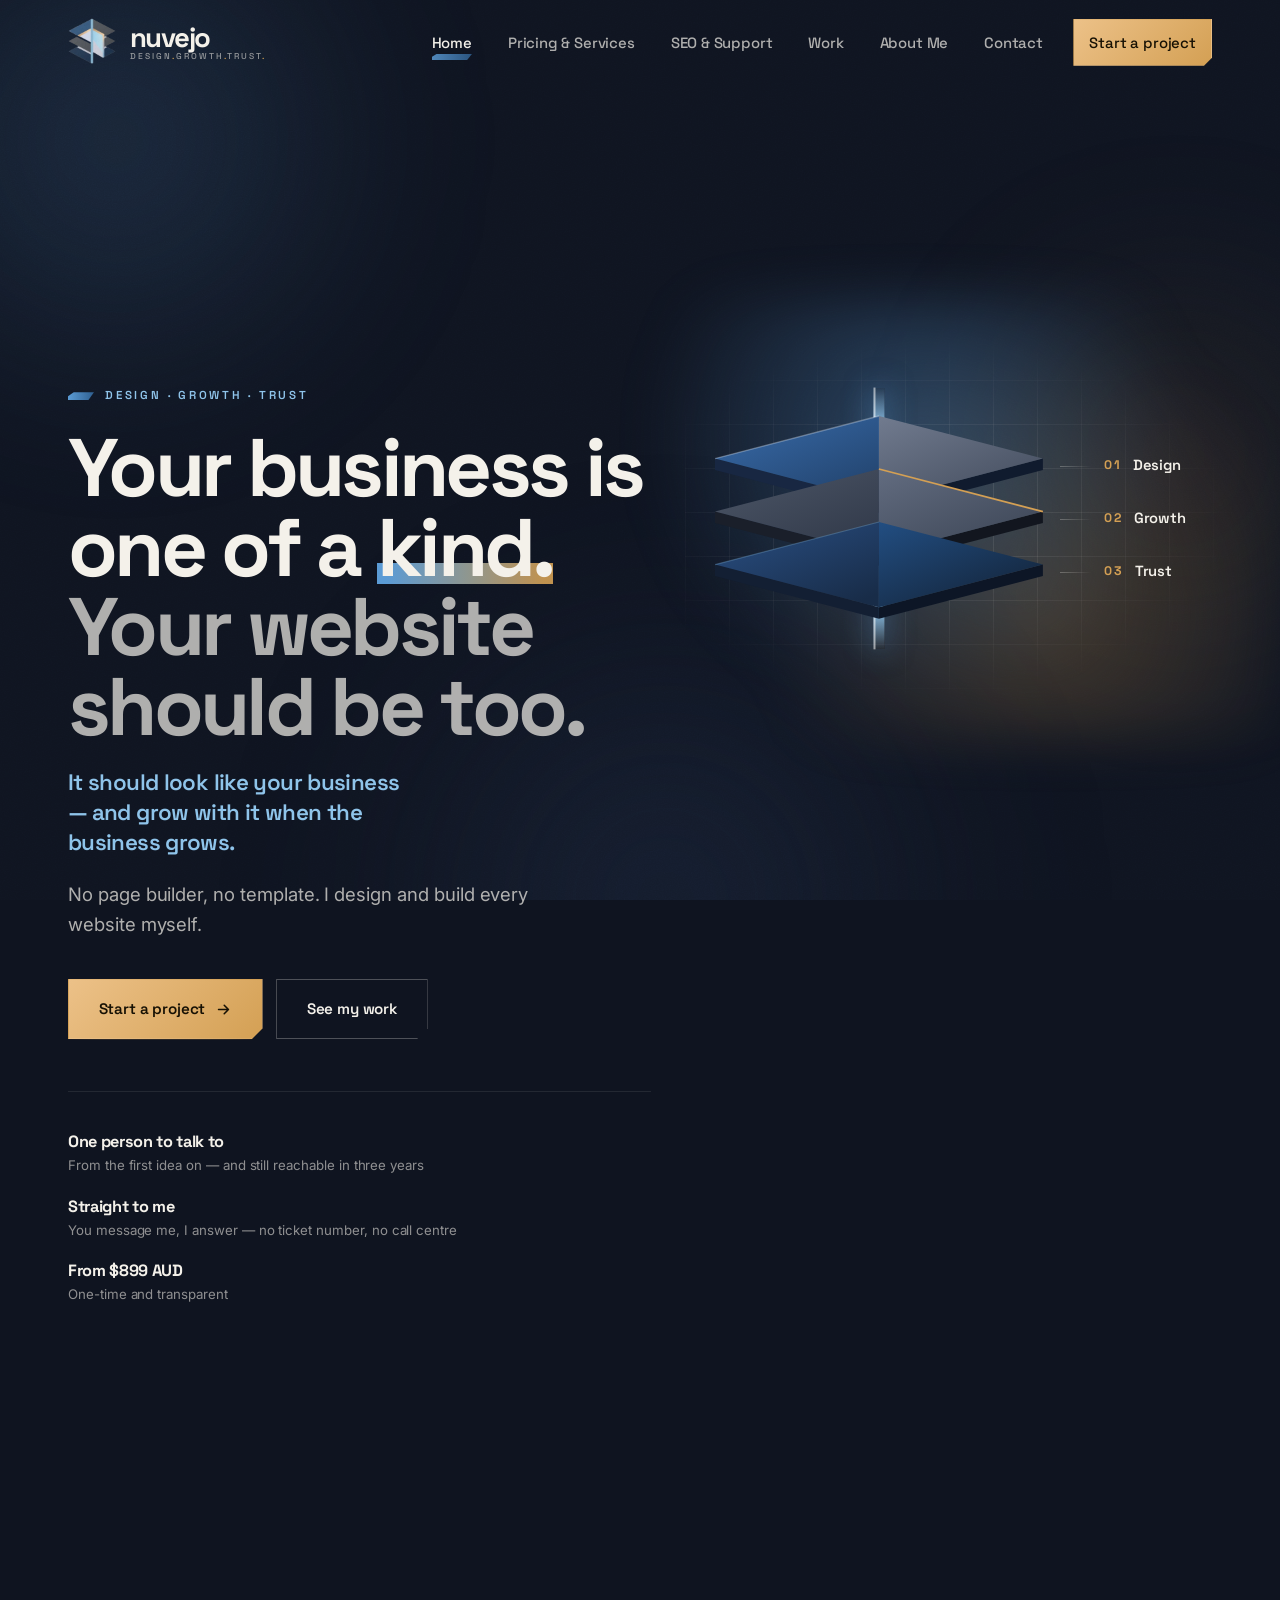
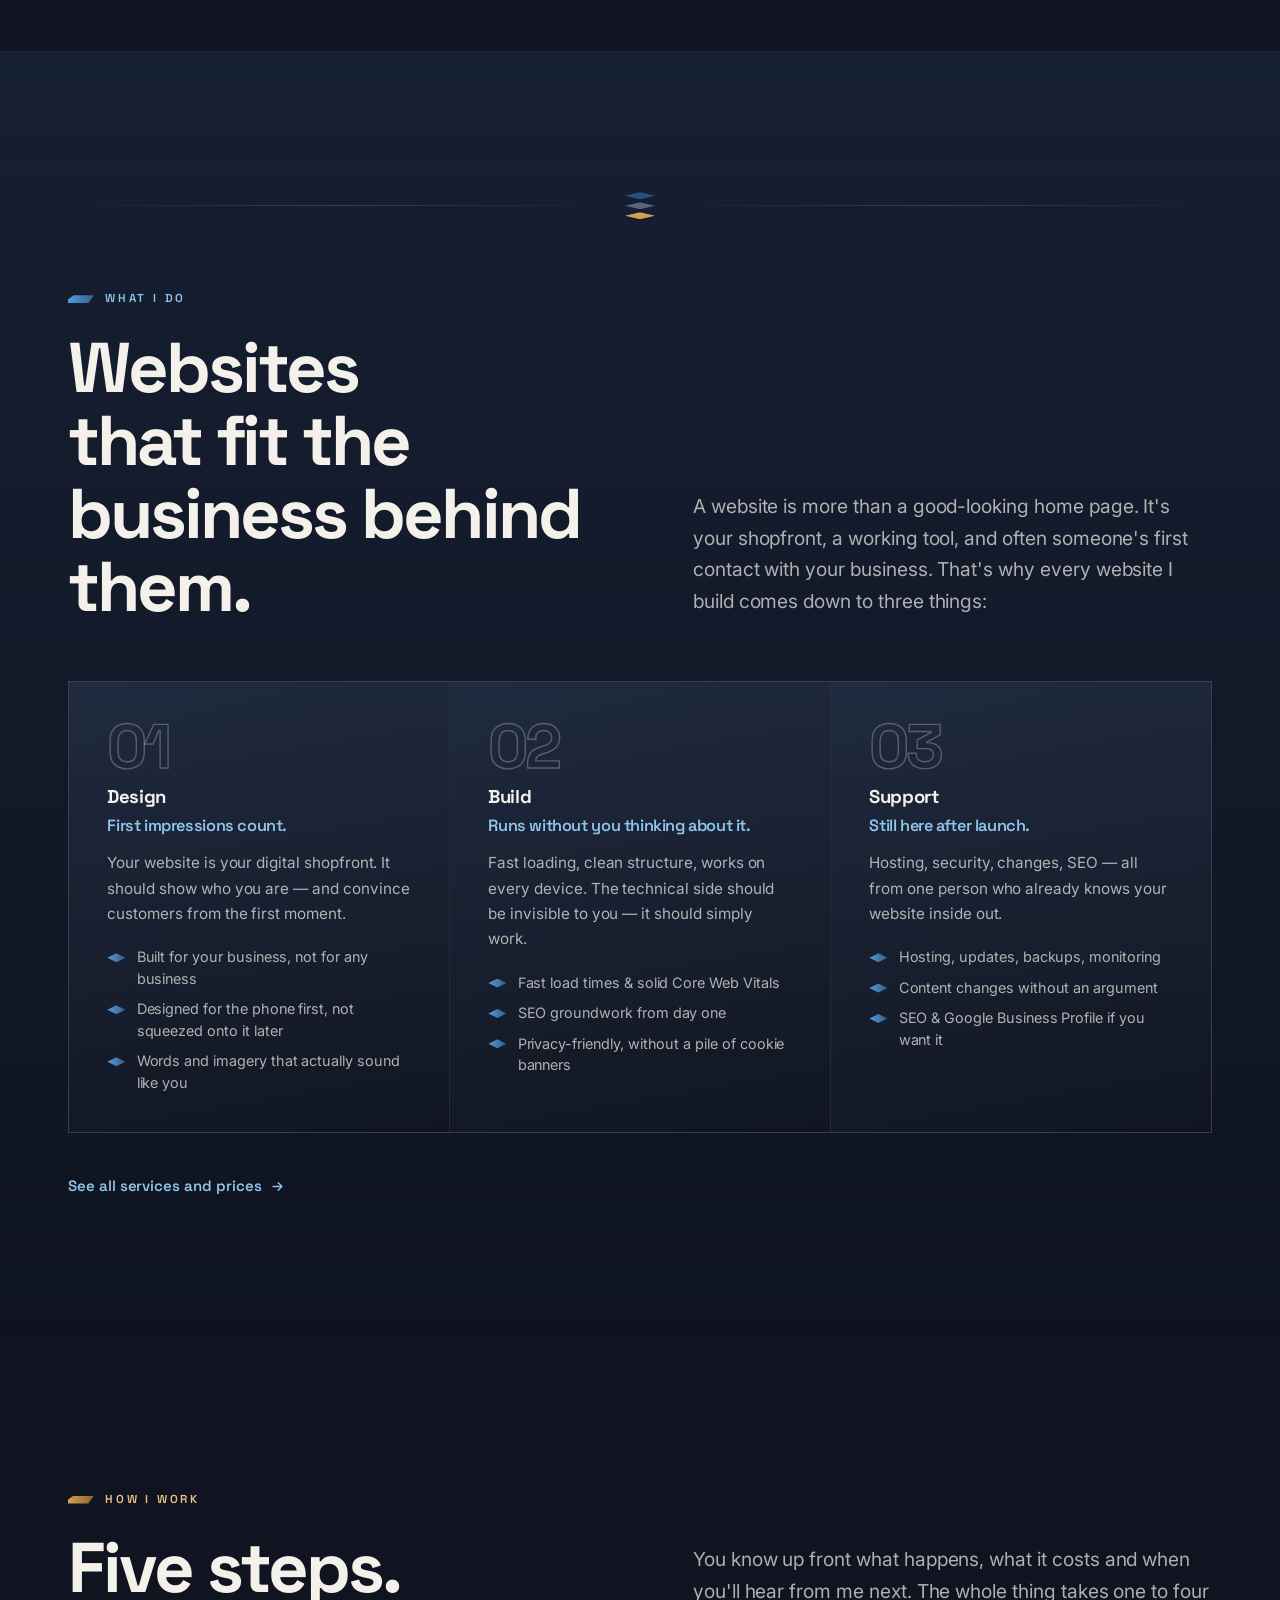
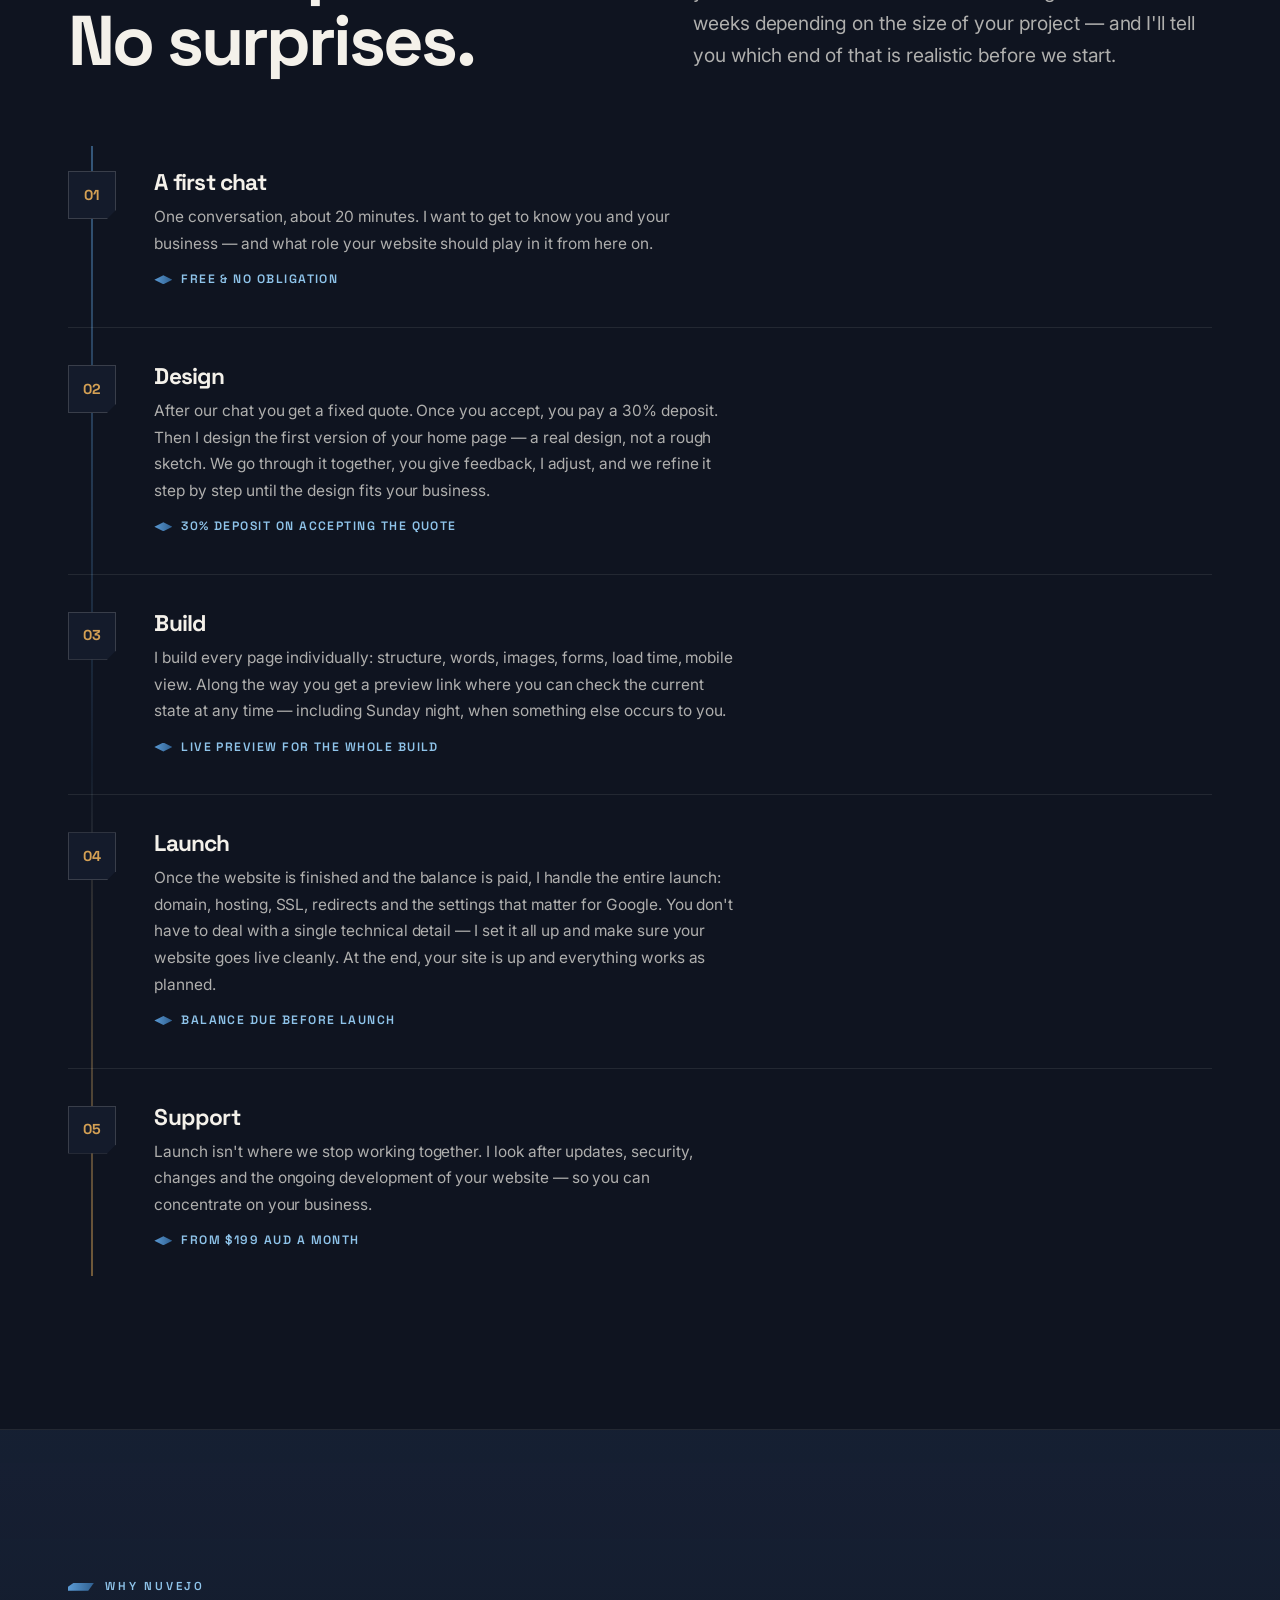
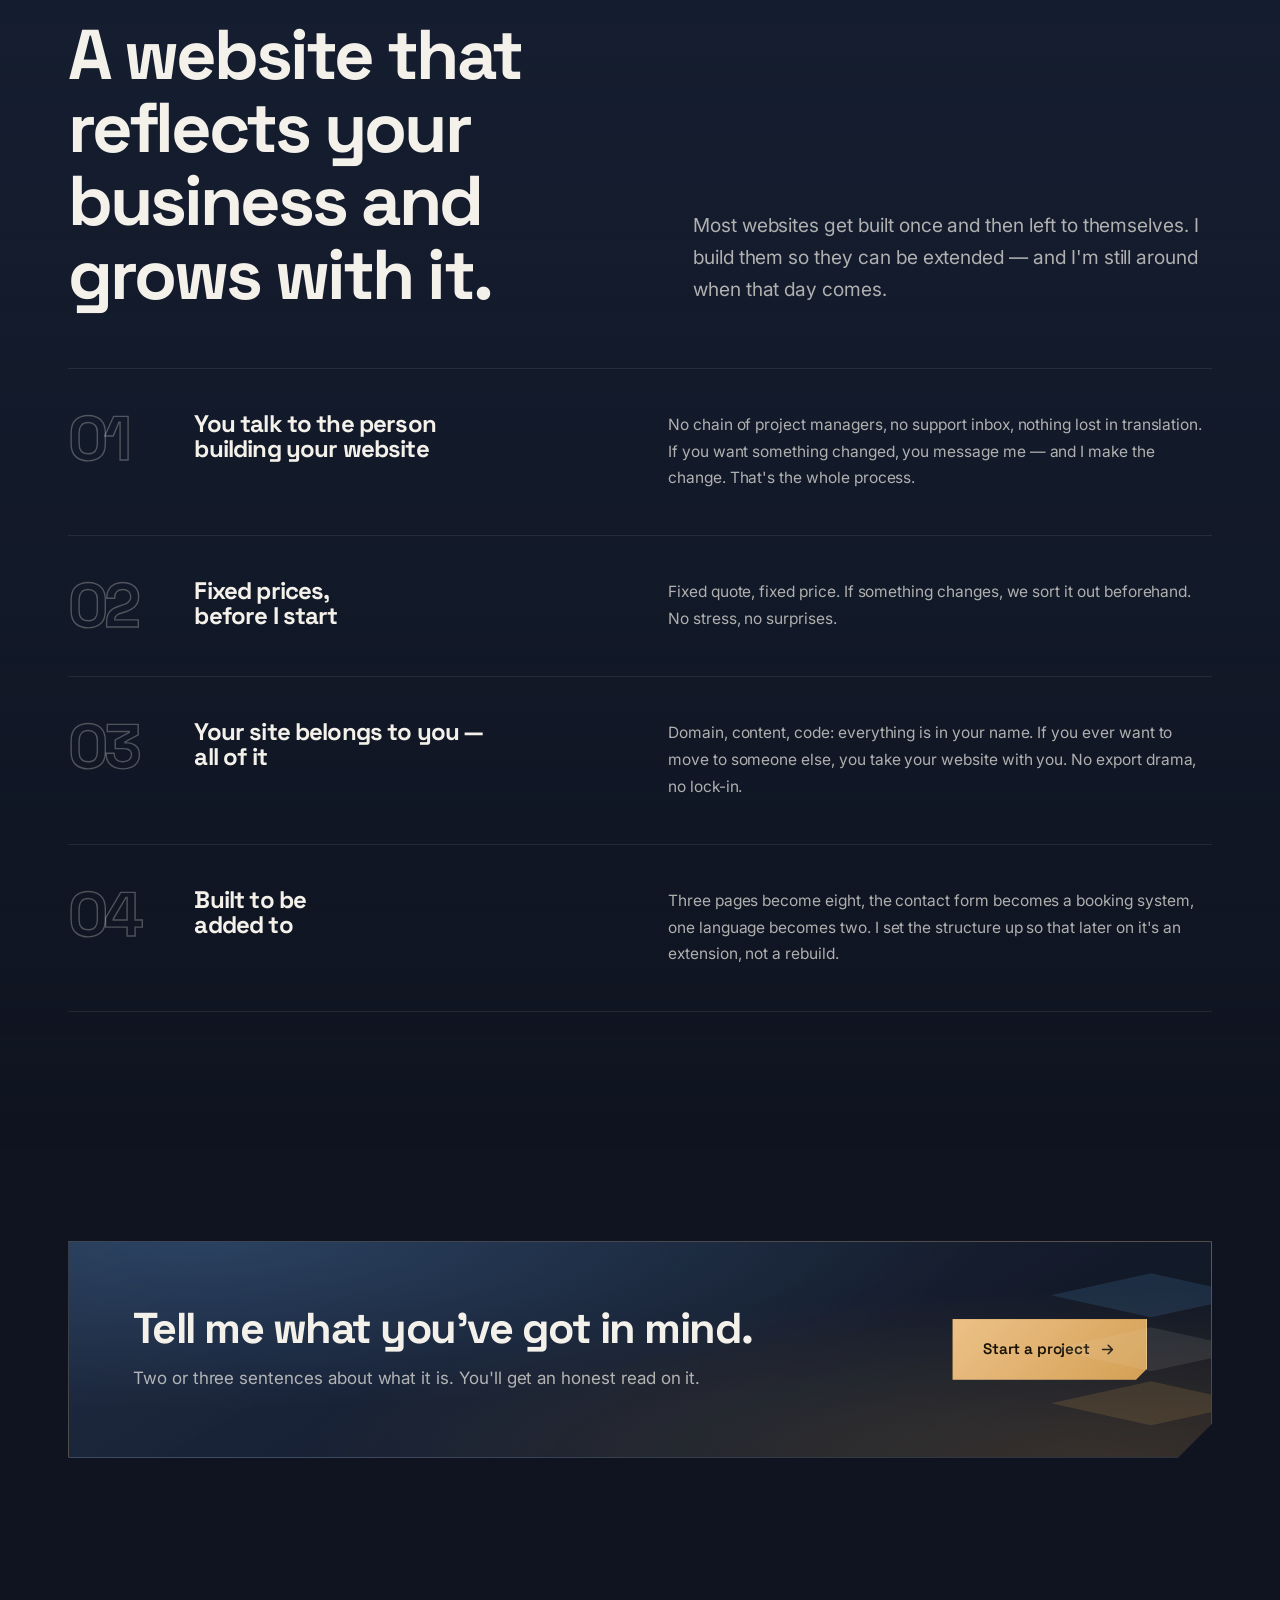
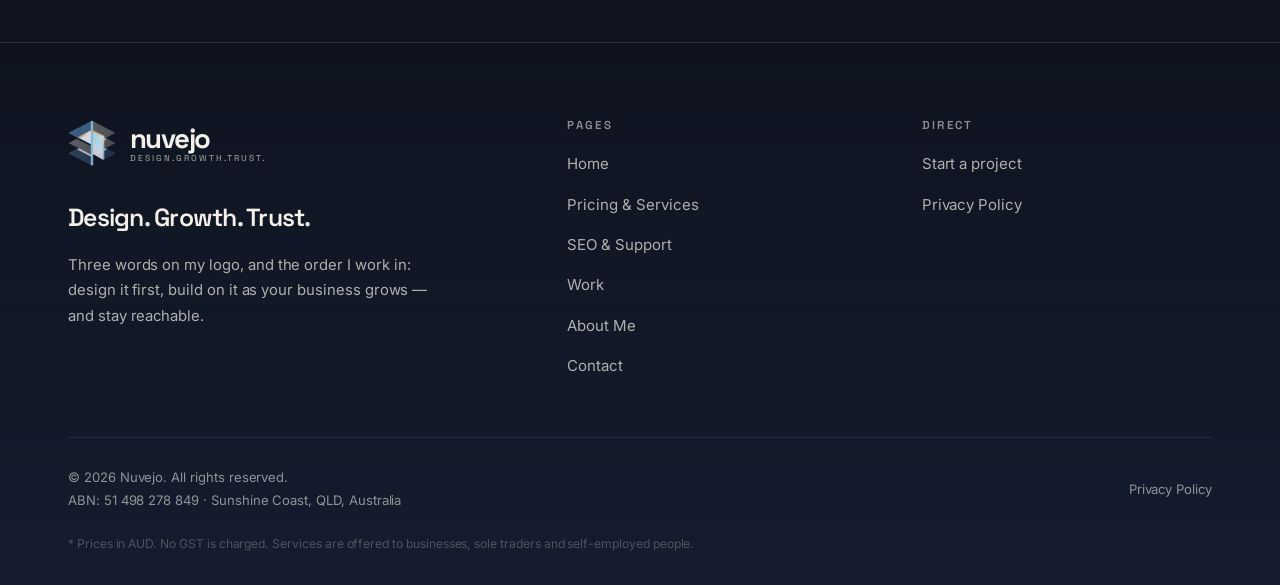
==== commit c64a1b50: "Add 404 page, security headers and web design page titles 404.html returns a real 404 instead of the" ====
--- a/index.html
+++ b/index.html
@@ -4,7 +4,7 @@
 <meta charset="UTF-8" />
 <meta name="viewport" content="width=device-width, initial-scale=1" />
 
-<title>Nuvejo — Custom web design for businesses that want to stand out</title>
+<title>Nuvejo | Custom web design for standout businesses</title>
 <meta name="description" content="No page builder, no template. I design and build every website personally — design, tech and ongoing support from one person. Websites from $899 AUD." />
 <meta name="author" content="Marco Linciano" />
 <meta name="robots" content="index, follow" />
@@ -42,7 +42,7 @@
     { "@type": "Offer", "name": "Website Starter", "price": "899", "priceCurrency": "AUD" },
     { "@type": "Offer", "name": "Website Business", "price": "1599", "priceCurrency": "AUD" },
     { "@type": "Offer", "name": "Website Premium", "price": "2299", "priceCurrency": "AUD" },
-    { "@type": "Offer", "name": "Website Partnership", "price": "199", "priceCurrency": "AUD" },
+    { "@type": "Offer", "name": "Website Partnership Essential", "price": "199", "priceCurrency": "AUD" },
     { "@type": "Offer", "name": "Website Partnership Growth", "price": "399", "priceCurrency": "AUD" }
   ]
 }
@@ -155,6 +155,40 @@
     </nav>
   </div>
 </header>
+<script>
+/* Menu drawer. Bound here, as soon as the header exists, so a tap works
+   before the rest of the page and assets/js/main.js have finished loading. */
+(function () {
+  var burger = document.querySelector('.burger');
+  var nav = document.getElementById('mainnav');
+  var veil = document.querySelector('.nav-veil');
+  if (!burger || !nav) return;
+  function setNav(open) {
+    burger.setAttribute('aria-expanded', String(open));
+    burger.setAttribute('aria-label', open ? 'Close menu' : 'Open menu');
+    nav.classList.toggle('is-open', open);
+    if (veil) veil.classList.toggle('is-on', open);
+    document.body.classList.toggle('nav-locked', open);
+  }
+  burger.addEventListener('click', function () {
+    setNav(burger.getAttribute('aria-expanded') !== 'true');
+  });
+  if (veil) veil.addEventListener('click', function () { setNav(false); });
+  nav.addEventListener('click', function (e) {
+    if (e.target.closest('a')) setNav(false);
+  });
+  document.addEventListener('keydown', function (e) {
+    if (e.key === 'Escape' && burger.getAttribute('aria-expanded') === 'true') {
+      setNav(false);
+      burger.focus();
+    }
+  });
+  // Reset the drawer if the viewport grows back to desktop (matches the 1100px CSS breakpoint).
+  window.addEventListener('resize', function () {
+    if (window.innerWidth > 1100) setNav(false);
+  });
+})();
+</script>
 
 <main id="main">
 
--- a/assets/css/styles.css
+++ b/assets/css/styles.css
@@ -455,6 +455,8 @@
 .mainnav a[aria-current="page"]::after { opacity: 0.85; transform: translateY(0) scaleX(1); }
 .mainnav a[aria-current="page"] { color: var(--paper); }
 .mainnav .btn { margin-left: 0.6rem; }
+/* .mainnav a (above) would otherwise override the button colour and leave pale text on the gold gradient */
+.mainnav .btn { color: var(--btn-fg); }
 
 .burger {
   display: none;
@@ -1439,15 +1441,15 @@
    would collide with the brand lockup (or wrap onto two lines). */
 @media (max-width: 1100px) {
   .burger { display: flex; }
+  /* Keep the burger/close button above the open drawer, which slides over it */
+  .burger { position: relative; z-index: 60; }
   .mainnav {
     position: fixed; inset: 0 0 0 auto;
     width: min(360px, 86vw);
     flex-direction: column; align-items: stretch; justify-content: flex-start;
     gap: 0;
     padding: 6.5rem 1.75rem 2.5rem;
-    background: rgba(11,15,24,0.97);
-    backdrop-filter: blur(20px);
-    -webkit-backdrop-filter: blur(20px);
+    background: rgba(11,15,24,0.98);
     border-left: 1px solid var(--line);
     transform: translateX(100%);
     /* Hidden for real when closed: keeps the links out of the tab order and
@@ -1476,12 +1478,23 @@
   .nav-veil {
     position: fixed; inset: 0; z-index: 50;
     background: rgba(6,9,15,0.6);
-    backdrop-filter: blur(2px);
     opacity: 0; pointer-events: none;
     transition: opacity 0.4s var(--ease);
   }
   .nav-veil.is-on { opacity: 1; pointer-events: auto; }
-  body.nav-locked { overflow: hidden; }
+  body.nav-locked { overflow: clip; }
+  /* html carries overflow-x:hidden, so overflow:hidden on body made body its own scroll box and the sticky
+     header (with the close button) scrolled away while the drawer was open on a scrolled page. */
+  html:has(body.nav-locked) { overflow: hidden; }
+  /* A backdrop-filter on the sticky header makes it the containing block for
+     the fixed drawer inside it, so once the page was scrolled the drawer
+     shrank to the header's height and sat off screen. No blur here; a more
+     solid background instead. Desktop (no drawer) keeps the blur. */
+  .masthead.is-stuck {
+    background: rgba(11, 15, 24, 0.94);
+    backdrop-filter: none;
+    -webkit-backdrop-filter: none;
+  }
 }
 
 /* Layout breakpoints unrelated to the navigation. */
@@ -1565,3 +1578,31 @@
 .fnotes .star { margin-right: 0.2rem; }
 .reach__v a { color: var(--sky-hi); text-decoration: underline; text-underline-offset: 3px; }
 .star--alt { font-size: 0.95em; vertical-align: baseline; margin-left: 0.2rem; }
+
+/* Pricing: small total line under the 12-month figure on the build cards */
+.tier__total { margin: -0.1rem 0 0.35rem; font-size: 0.74rem; line-height: 1.4; color: var(--paper-3); }
+.fnotes li { line-height: 1.5; }
+
+/* Pricing, phone only (same breakpoint as the compare cards above):
+   - the "Side by side" block repeats what the package cards already say,
+     so it is hidden together with its heading and surcharge note;
+   - the Website Partnership price row becomes one inline line so both cards
+     share the same layout: small "from", big amount, small AUD and / month on
+     one baseline, footnote markers as superscripts right after. */
+@media (max-width: 620px) {
+  .cmp-only { display: none; }
+  .tiers--care .tier__price { display: block; line-height: 1.2; }
+  .tiers--care .tier__price .pre { margin-right: 0.4rem; }
+  .tiers--care .tier__price .cur {
+    font-size: 0.9rem; font-weight: 500; letter-spacing: 0; color: var(--paper-3); margin-left: 0.2rem;
+  }
+  .tiers--care .tier__price .per { margin-left: 0.3rem; }
+  .tiers--care .tier__price .star { margin-left: 0.15rem; font-size: 0.72em; vertical-align: super; }
+}
+
+/* Build package cards: the three descriptions now run to different lengths.
+   Reserve four lines (the common case) wherever the cards sit side by side,
+   so the price rows line up instead of each following its own description. */
+@media (min-width: 630px) {
+  .tiers:not(.tiers--care) .tier__for { min-height: calc(4 * 1.72 * 0.86rem); }
+}
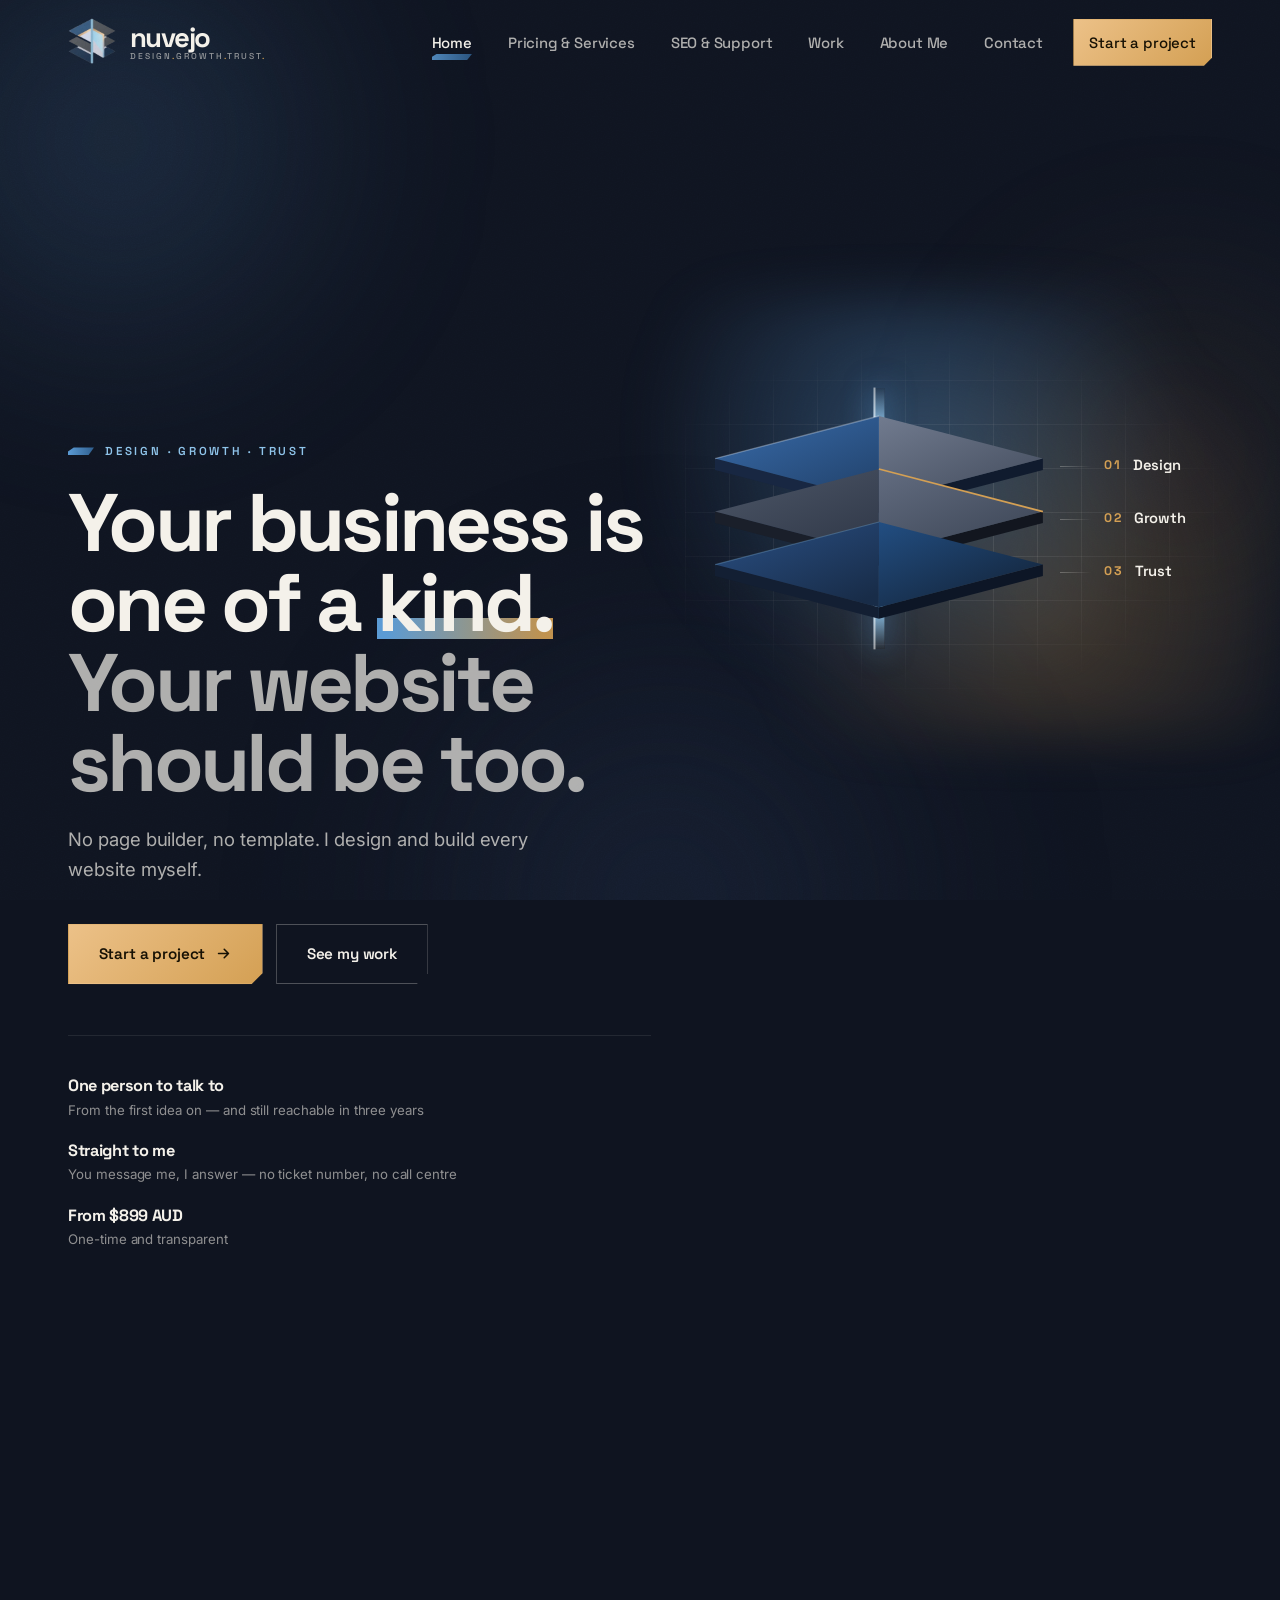
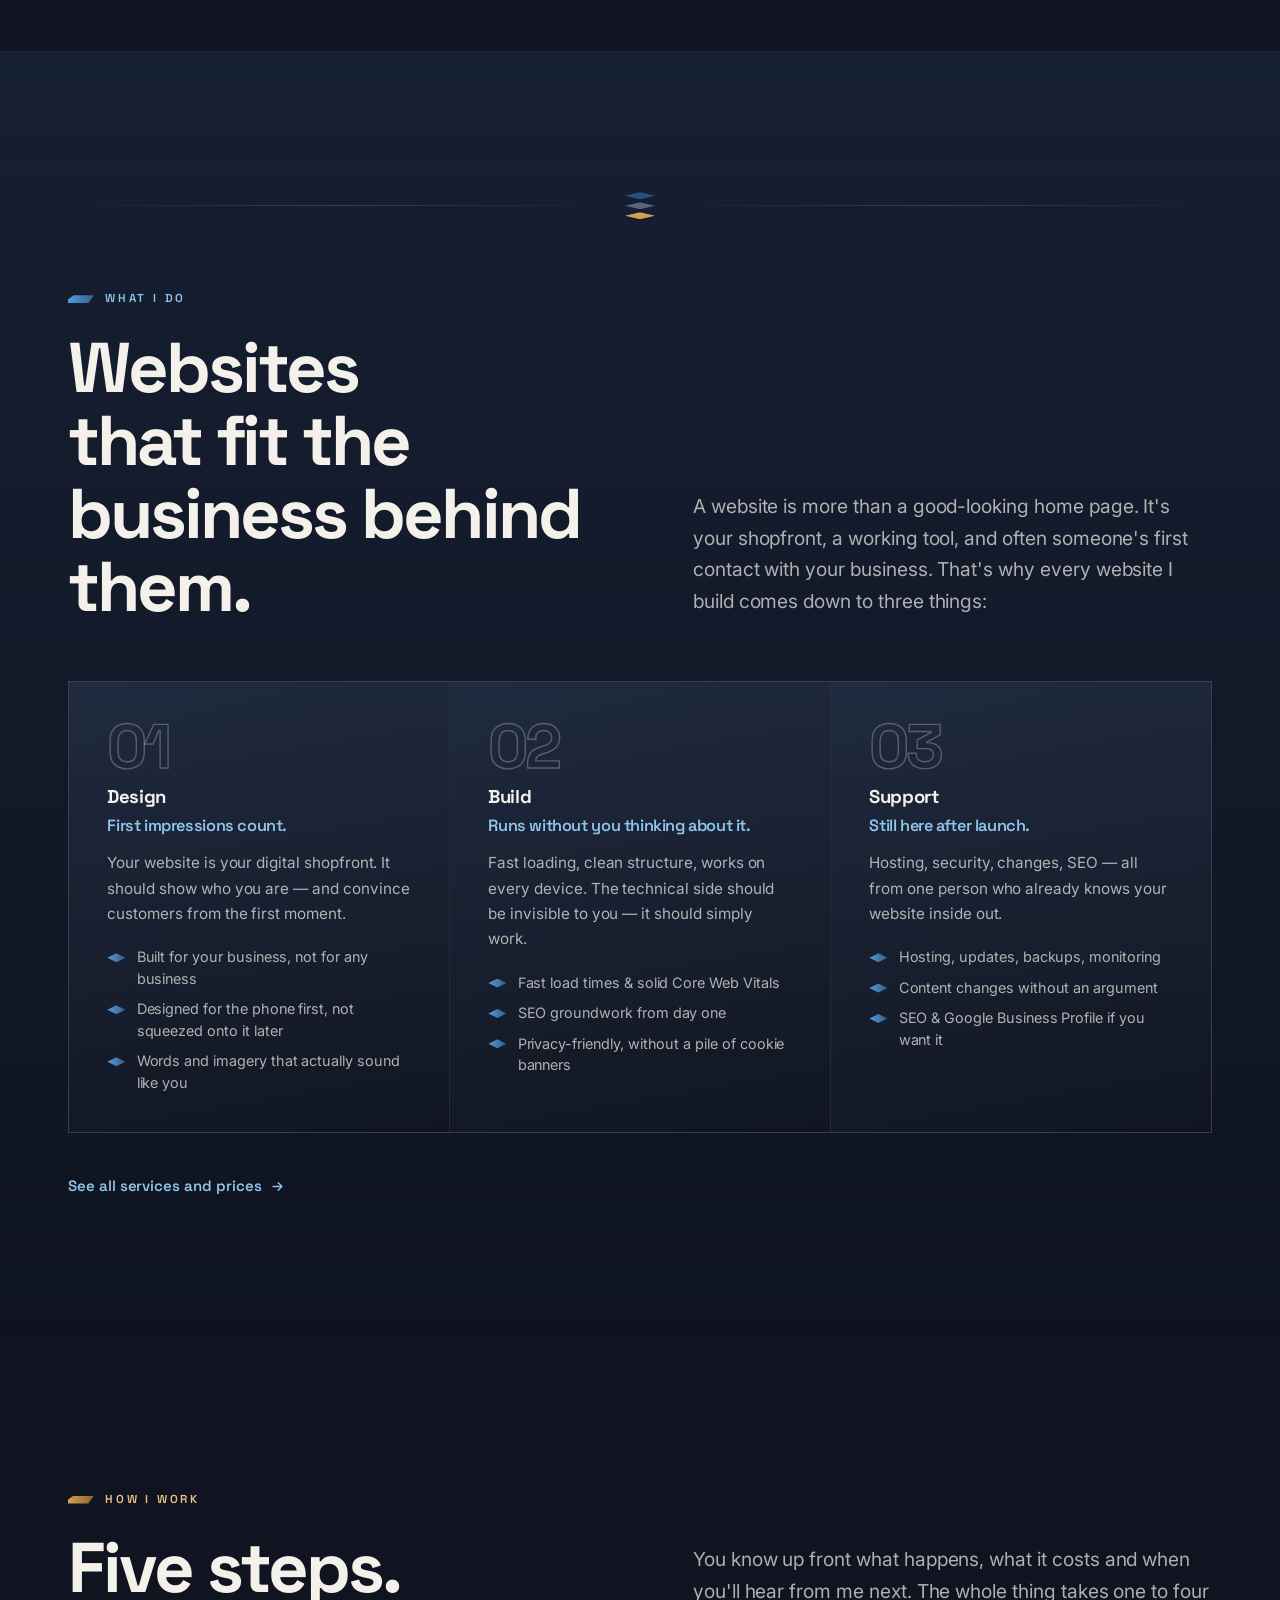
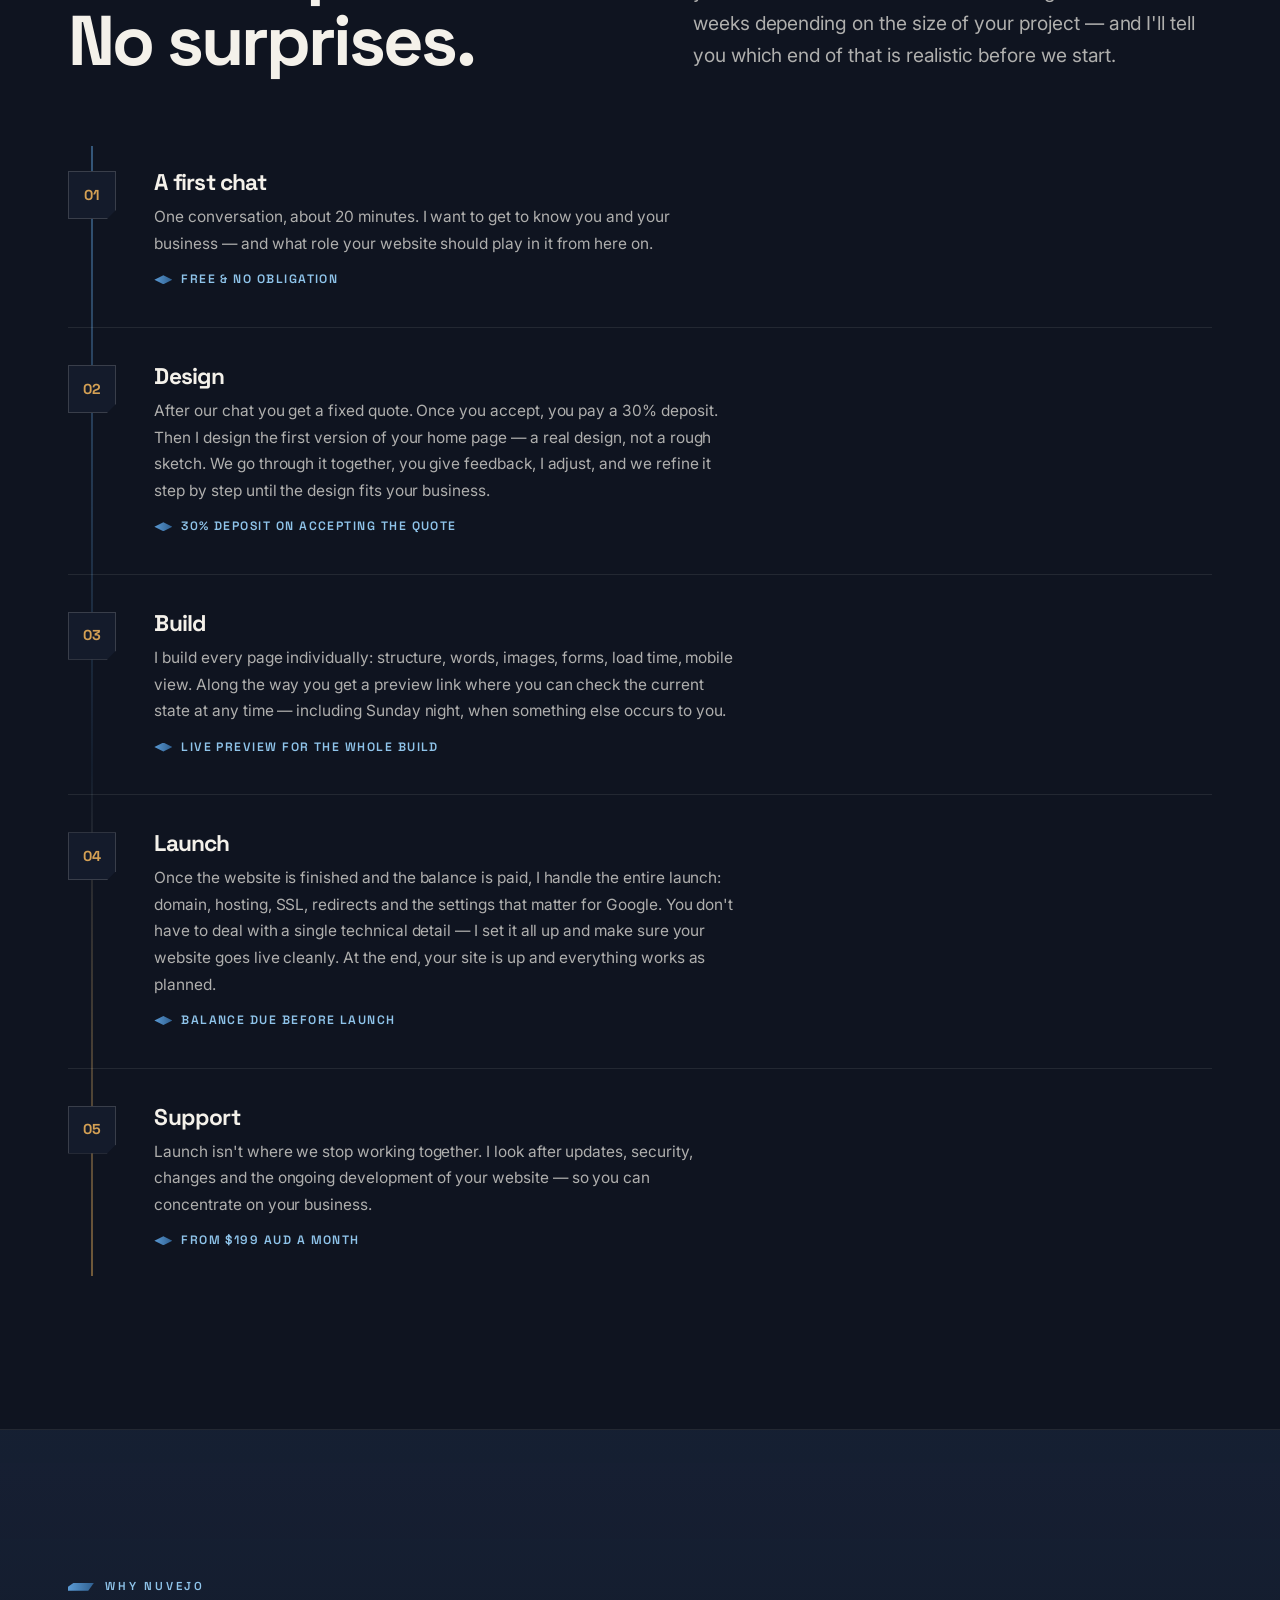
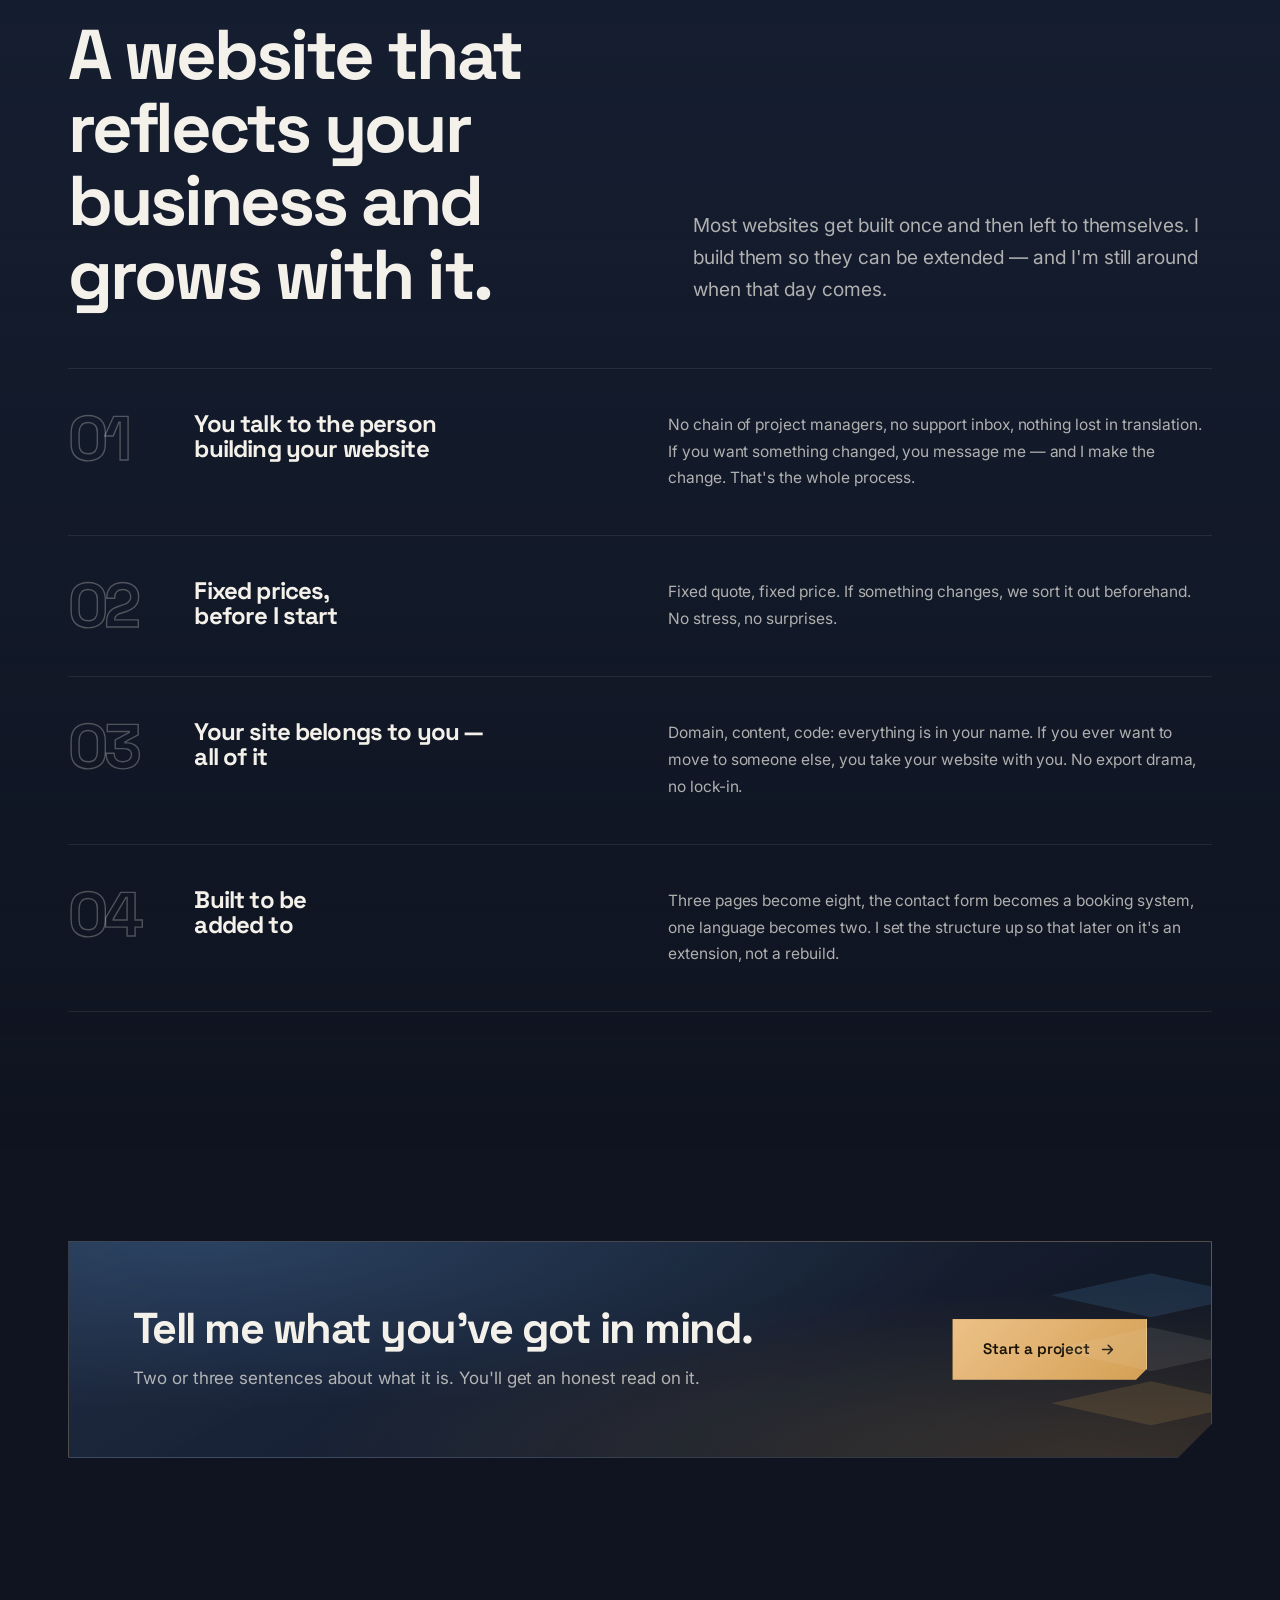
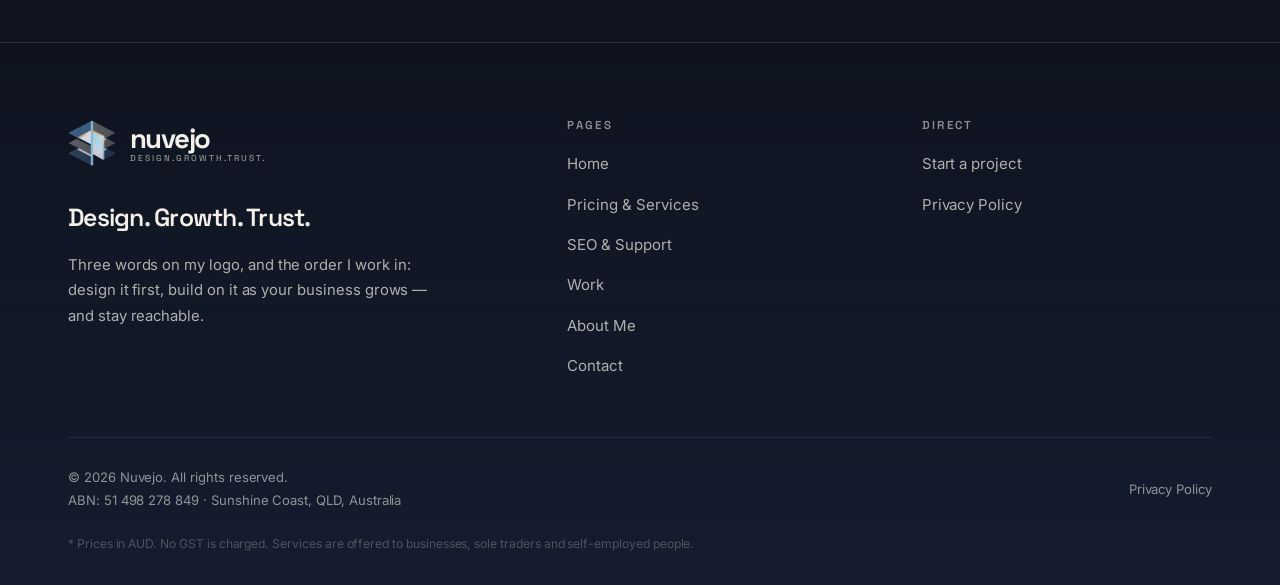
==== commit 2ce1d6c6: "Remove hero tagline on home and the After launch row on About Co-Authored-By: Claude Sonnet 5.5 <nor" ====
--- a/index.html
+++ b/index.html
@@ -204,11 +204,6 @@
           <span class="l2">Your website should be too.</span>
         </h1>
 
-        <p class="hero__say rv">
-          It should look like your business — and grow with it when the
-          business grows.
-        </p>
-
         <p class="hero__sub rv">
           No page builder, no template. I design and build every website
           myself.
--- a/assets/css/styles.css
+++ b/assets/css/styles.css
@@ -1523,6 +1523,7 @@
   .step { grid-template-columns: 40px minmax(0, 1fr); gap: 1rem; }
   .step__mark { width: 40px; height: 40px; font-size: 0.82rem; }
   .flow::before { left: 19px; }
+  .cmp-only { display: none; }
   .compare { display: none; }
   .compare-cards { display: grid; gap: 1rem; }
   .dev-desk { width: 100%; }
@@ -1578,31 +1579,3 @@
 .fnotes .star { margin-right: 0.2rem; }
 .reach__v a { color: var(--sky-hi); text-decoration: underline; text-underline-offset: 3px; }
 .star--alt { font-size: 0.95em; vertical-align: baseline; margin-left: 0.2rem; }
-
-/* Pricing: small total line under the 12-month figure on the build cards */
-.tier__total { margin: -0.1rem 0 0.35rem; font-size: 0.74rem; line-height: 1.4; color: var(--paper-3); }
-.fnotes li { line-height: 1.5; }
-
-/* Pricing, phone only (same breakpoint as the compare cards above):
-   - the "Side by side" block repeats what the package cards already say,
-     so it is hidden together with its heading and surcharge note;
-   - the Website Partnership price row becomes one inline line so both cards
-     share the same layout: small "from", big amount, small AUD and / month on
-     one baseline, footnote markers as superscripts right after. */
-@media (max-width: 620px) {
-  .cmp-only { display: none; }
-  .tiers--care .tier__price { display: block; line-height: 1.2; }
-  .tiers--care .tier__price .pre { margin-right: 0.4rem; }
-  .tiers--care .tier__price .cur {
-    font-size: 0.9rem; font-weight: 500; letter-spacing: 0; color: var(--paper-3); margin-left: 0.2rem;
-  }
-  .tiers--care .tier__price .per { margin-left: 0.3rem; }
-  .tiers--care .tier__price .star { margin-left: 0.15rem; font-size: 0.72em; vertical-align: super; }
-}
-
-/* Build package cards: the three descriptions now run to different lengths.
-   Reserve four lines (the common case) wherever the cards sit side by side,
-   so the price rows line up instead of each following its own description. */
-@media (min-width: 630px) {
-  .tiers:not(.tiers--care) .tier__for { min-height: calc(4 * 1.72 * 0.86rem); }
-}
